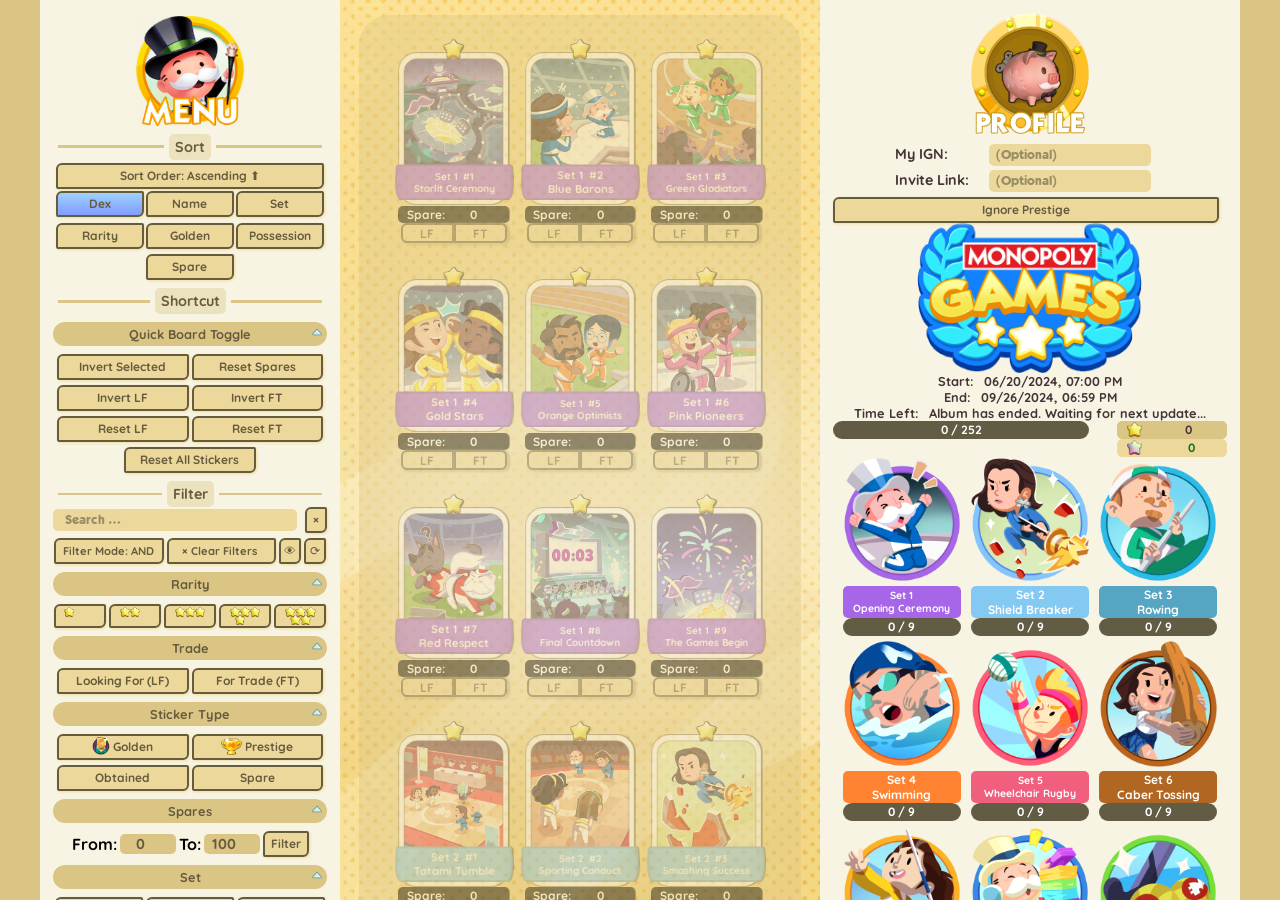
==== index.html @ 5a7383d2 "First commit" ====
<!DOCTYPE html>
<html>

<head>
	<title>Sticker Tracker - Monopoly Go!</title>
	<meta charset="UTF-8">
	<!-- <meta name="viewport" content="width=device-width, initial-scale=1.0"> -->
	<meta name="viewport" content="width=device-width, initial-scale=1, maximum-scale=1, user-scalable=0"/>
	<meta name="description" content="Sticker Tracker for Monopoly Go!">
	<meta name="google-site-verification" content="kdCKf8EhTJ6xe9h9Im1VOuCWnsM9ymAB1iLd6At2CII" />
	<link rel="icon" type="image/png" href="assets/stickers/StickerBoom_IconOnTop.png">
	<link rel="stylesheet" id="DefaultCSS" type="text/css" href="CSS/style_minify.css">
	<link rel="stylesheet" id="MobileCSS" type="text/css" href="CSS/mobile_minify.css" disabled>
	<meta name="author" content="AceOfSpadesOmelette">
	<meta name="description" content="MoGoTools is a Monopoly Go! tool that helps users keep track of their stickers and album.">
  	<meta name="keywords" content="monopoly go, monopoly, monopoly go stickers, sticker tracker, monopoly go sticker tracker, mogotools, monopoly go tools, mogo, 大富翁, モノポリー">

	<!-- Google tag (gtag.js) -->
	<script async src="https://www.googletagmanager.com/gtag/js?id=G-JRQN97Q53M"></script>
	<script>
	window.dataLayer = window.dataLayer || [];
	function gtag(){dataLayer.push(arguments);}
	gtag('js', new Date());

	gtag('config', 'G-JRQN97Q53M');
	</script>
</head>

<body>
	<div id="main">
		<div id="main-wrapper">
			<div id="loading-overlay">
				<img id="loading-overlay-spinner" src="assets/spinner.webp" alt="Loading...">
			</div>
			<div id="left-side">
				<div id="filter-sort-modal">
					<div id="filter-sort-menu-body">
						<div id="filter-sort-menu-header" data-translation-key="settings"></div>
						<div id="filter-sort-menu-content">
							<div id="web-layout-basic-menu-container">
								<img id="webBasicMenu" class="webBasicMenuImg" src="assets/MenuIcon.png">
							</div>
							<div id="sort-menu">
								<div class="section-header"><span data-translation-key="sort"></span></div>
								<div class="btn-subgroup">									
									<button id="SortOrderBtn" class="btn" type="button">
										<span id="SortOrderBtnText" data-translation-key="SortOrderBtnText_0"></span>
									</button>
								</div>
								<div id="sort-btn-group-container" class="BtnGroup3">
									<button data-sort-type="GlobalID" class="btn sort-btn" type="button">
										<span class="sort-btn-name" data-translation-key="SortBtnDexText"></span>
									</button>
									<button data-sort-type="StickerName" class="btn sort-btn" type="button">
										<span class="sort-btn-name" data-translation-key="SortBtnNameText"></span>
									</button>
									<button data-sort-type="SetID" class="btn sort-btn" type="button">
										<span class="sort-btn-name" data-translation-key="set"></span>
									</button>
									<button data-sort-type="StickerRarity" class="btn sort-btn" type="button">
										<span class="sort-btn-name" data-translation-key="SortBtnRarityText"></span>
									</button>
									<button data-sort-type="Golden" class="btn sort-btn" type="button">
										<span class="sort-btn-name" data-translation-key="SortBtnGoldenText"></span>
									</button>
									<button data-sort-type="Possession" data-sort-onsite="selected" class="btn sort-btn"
										type="button">
										<span class="sort-btn-name" data-translation-key="SortBtnPossessionText"></span>
									</button>
									<button data-sort-type="Spare" data-sort-onsite="spare" class="btn sort-btn"
										type="button">
										<span class="sort-btn-name" data-translation-key="SortBtnSpareText"></span>
									</button>
								</div>
							</div>

							<div id="quick-toggle-menu">
								<div class="section-header"><span data-translation-key="shortcut"></span></div>
								<div class="btn-grp-title">
									<span data-translation-key="QuickBoardToggle"></span>
									<img class="ExpandBtnIcon" src="assets/UpwardsArrow.png">
								</div>
								<div class="btn-subgroup BtnGroup2">
									<button id="ToggleSelectedBtn" class="btn" type="button">
										<span data-translation-key="InvertSelected"></span>
										<span class="tooltiptext-top" data-translation-key="ToggleSelectedBtnTooltipText"></span>
									</button>
									<button id="ResetSparesBtn" class="btn" type="button"><span data-translation-key="ResetSpares"></span></button>
									<button id="ToggleLFBtn" class="btn" type="button">
										<span data-translation-key="ToggleLF"></span>
										<span class="tooltiptext-top" data-translation-key="ToggleLFBtnTooltipText"></span>
									</button>
									<button id="ToggleFTBtn" class="btn" type="button">
										<span data-translation-key="ToggleFT"></span>
										<span class="tooltiptext-top" data-translation-key="ToggleFTBtnTooltipText"></span>
									</button>
									<button id="ResetLFBtn" class="btn" type="button">
										<span data-translation-key="ResetLF"></span>
										<span class="tooltiptext-top" data-translation-key="ResetLFBtnTooltipText"></span>
									</button>
									<button id="ResetFTBtn" class="btn" type="button">
										<span data-translation-key="ResetFT"></span>
										<span class="tooltiptext-top" data-translation-key="ResetFTBtnTooltipText"></span>
									</button>
									<button id="ResetAllStickersBtn" class="btn" type="button">
										<span data-translation-key="ResetAllStickers"></span>
									</button>
								</div>
							</div>

							<div id="filter-menu">
								<div class="section-header"><span data-translation-key="filter"></span></div>
								<div id="filter-btn-group-container">
									<div id="search-bar-container">
										<input type="text" id="filtermenu-searchbar" data-filtervalue="1>StickerName>"
										data-translation-key="SearchBarPlaceholderText" placeholder="">
										<button id="ClearFilterMenuSearchBar" class="btn" type="button">×</button>
									</div>
									<div id="filter-settings-container">
										<button id="AndOrFilterModeBtn" class="btn filter-settings-btn" type="button">
											<span id="AndOrFilterModeBtnText" data-translation-key="AndOrFilterModeBtnText_0"></span>
											<span id="AndOrFilterModeBtnTooltip" class="tooltiptext-bottom" data-translation-key="AndOrFilterModeBtnTooltipText_0"></span>
										</button>
										<button id="ClearFiltersBtn" class="btn filter-settings-btn" type="button">
											×&nbsp;<span data-translation-key="ClearFiltersBtnText"></span>&nbsp;<span id="filterLength"></span></span>
										</button>
										<button id="ViewCurrentFiltersBtn" class="btn">👁<span
												class="tooltiptext-bottom" data-translation-key="ViewCurrentFiltersBtnText"></span></button>
										<button id="RefreshFiltersBtn" class="btn">⟳<span
												class="tooltiptext-bottom" data-translation-key="RefreshFiltersBtnText"></span></button>
									</div>
									<div id="rarity-filter">
										<div class="btn-grp-title">
											<span data-translation-key="RarityFilterHeader"></span>
											<img class="ExpandBtnIcon" src="assets/UpwardsArrow.png">
										</div>
										<div class="btn-subgroup BtnGroup5">
											<button data-filtervalue="1>StickerRarity>1" class="filter-btn btn"
												type="button">
												<img class="filter-btn-icon" src="assets/stickers/star1.png">
											</button>
											<button data-filtervalue="1>StickerRarity>2" class="filter-btn btn"
												type="button">
												<img class="filter-btn-icon" src="assets/stickers/star2.png">
											</button>
											<button data-filtervalue="1>StickerRarity>3" class="filter-btn btn"
												type="button">
												<img class="filter-btn-icon" src="assets/stickers/star3.png">
											</button>
											<button data-filtervalue="1>StickerRarity>4" class="filter-btn btn"
												type="button">
												<img class="filter-btn-icon" src="assets/stickers/star4.png">
											</button>
											<button data-filtervalue="1>StickerRarity>5" class="filter-btn btn"
												type="button">
												<img class="filter-btn-icon" src="assets/stickers/star5.png">
											</button>
										</div>
									</div>
									<div id="trade-filter">
										<div class="btn-grp-title">
											<span data-translation-key="trade"></span>
											<img class="ExpandBtnIcon" src="assets/UpwardsArrow.png">
										</div>
										<div class="btn-subgroup BtnGroup2">
											<button data-filtervalue="0>lookingfor>1" class="filter-btn btn"
												type="button">
												<span data-translation-key="LookingFor"></span>
											</button>
											<button data-filtervalue="0>fortrade>1" class="filter-btn btn"
												type="button">
												<span data-translation-key="ForTrade"></span>
											</button>
										</div>
									</div>
									<div id="stickertype-filter">
										<div class="btn-grp-title">
											<span data-translation-key="StickerTypeFilterHeader"></span>
											<img class="ExpandBtnIcon" src="assets/UpwardsArrow.png">
										</div>
										<div class="btn-subgroup BtnGroup2">
											<button data-filtervalue="1>Golden>1" class="filter-btn btn" type="button">
												<img class="filter-btn-icon"
													src="assets/stickers/GoldenBlitz_AlbumSet_Icon.png"> &nbsp; <span data-translation-key="golden"></span>
											</button>
											<button data-filtervalue="1>Prestige>1" class="filter-btn btn"
												type="button">
												<img class="filter-btn-icon"
													src="assets/stickers/TycoonCup_Leaderboard_Cup.png"> &nbsp;
													<span data-translation-key="prestige"></span>
											</button>
											<button data-filtervalue="0>selected>1" class="filter-btn btn"
												type="button">
												<span data-translation-key="obtained"></span>
											</button>
											<button data-filtervalue="0>havespare>1" class="filter-btn btn"
												type="button">
												<span data-translation-key="spare"></span>
											</button>
										</div>
									</div>
									<div id="spares-filter">
										<div class="btn-grp-title">
											<span data-translation-key="spares"></span>
											<img class="ExpandBtnIcon" src="assets/UpwardsArrow.png">
										</div>
										<div class="btn-subgroup btn-subgroup-spare">
											<label for="SpareFilterMin" class="spare-filter-header" data-translation-key="from"></label><input
												type="number" id="spare-filter-min"
												class="spare-filter-text spare-filter-min" name="SpareFilterMin" min="0"
												max="100" value="0" size="3">
											<label for="SpareFilterMax" class="spare-filter-header" data-translation-key="to"></label><input
												type="number" id="spare-filter-max"
												class="spare-filter-text spare-filter-max" name="SpareFilterMax" min="0"
												max="100" value="100" size="3">
											<button id="spare-filter-btn"
												data-filtervalue="0>spare>spare-filter-min|spare-filter-max"
												class="filter-btn btn" type="button">
												<span data-translation-key="SpareFilterBtnText"></span>
											</button>
										</div>
									</div>
									<div id="stickerset-filter">
										<div class="btn-grp-title">
											<span data-translation-key="set"></span>
											<img class="ExpandBtnIcon" src="assets/UpwardsArrow.png">
										</div>
										<div class="btn-subgroup BtnGroup3"></div>
									</div>

								</div>
							</div>
							<div>
								<div class="section-header"><span data-translation-key="miscellaneous"></span></div>
								<div>
									<div class="btn-grp-title">
										<span data-translation-key="backup"></span>
										<img class="ExpandBtnIcon" src="assets/UpwardsArrow.png">
									</div>
									<div class="btn-subgroup BtnGroup2">
										<button id="import-btn" class="btn filter-settings-btn" type="button">
											<span id="import-btn-text" data-translation-key="import"></span>
										</button>
										<button id="export-btn" class="btn filter-settings-btn" type="button">
											<span id="export-btn-text" data-translation-key="save"></span>
										</button>
										<button id="import-from-file-btn" class="btn filter-settings-btn" type="button">
											<span id="import-from-file-btn-text" data-translation-key="LoadFromText"></span>
										</button>
										<button id="export-from-file-btn" class="btn filter-settings-btn" type="button">
											<span id="export-from-file-btn-text" data-translation-key="SaveAsText"></span>
										</button>
										<!-- <div class="btn-subgroup"><button class="btn" id="ManageProfileBtn"><span>Manage Profiles</span></button>
										</div> -->
									</div>										
									<div class="btn-subgroup">
										<textarea id="backup-area" class="backup-area" data-translation-key="BackupAreaPlaceholder"
											placeholder=""></textarea>
									</div>
								</div>
								<div>
									<div class="btn-grp-title">
										<span data-translation-key="DownloadAlbum"></span>
										<img class="ExpandBtnIcon" src="assets/UpwardsArrow.png">
									</div>

									
									<div class="btn-subgroup"><button class="btn" id="dl-png"><span id="dl-png-btn-text" data-translation-key="DownloadPNGBtnText"></span></button>
									</div>
								</div>
								<div>
									<div class="btn-grp-title">
										<span data-translation-key="TradePostClipboard"></span>
										<img class="ExpandBtnIcon" src="assets/UpwardsArrow.png">
									</div>
									<div class="btn-subgroup BtnGroup2">
										<button id="generate-trade-post-btn" class="btn" type="button">
											<span data-translation-key="generate"></span>
											<span
												class="tooltiptext-bottom" data-translation-key="TradePostClipboardGenerateBtnText"></span>
										</button>
										<button id="copy-trade-post-area" class="btn" type="button">
											<span id="copy-trade-post-area-btn-text" data-translation-key="copy"></span>
										</button>
									</div>								
									<div class="btn-subgroup"><button class="btn" id="dl-trade-png">
										<span id="dl-trade-png-btn-text" data-translation-key="DownloadTradePNGBtnText"></span>
										<span class="tooltiptext-bottom" data-translation-key="TradePostClipboardDownloadPNGBtnText"></span>
									</button>
									</div>
									<div class="btn-subgroup">
										<textarea class="trade-post-area" data-translation-key="TradePostAreaPlaceholder"
											placeholder=""></textarea>
									</div>
								</div>
							</div>
						</div>
						<div id="filter-sort-menu-footer">×&emsp;<span data-translation-key="close"></span></div>
					</div>
				</div>
			</div>

			<div id="middle-side">
				<div id="sticker-board">
					<div id="current-sticker-board"></div>
				</div>
			</div>
			<div id="right-side">
				<div id="progress-menu-modal">
					<div id="progress-menu-body">
						<div id="progress-menu-header"><span data-translation-key="YourProfile"></span></div>
						<div id="progress-menu-content">
							<div id="manage-profile-button-container">
								<img id="ManageProfileBtn" class="ManageProfileImg" src="assets/ProfileIcon.png">
							</div>
							<div id="profile-info-container">								
								<div class="player-info-container">
									<div class="player-info-row">
										<span class="player-info-header" data-translation-key="YourIGN"></span>
										<input type="text" id="player-ign" class="player-info-field" data-translation-key="YourIGNOptional" placeholder="" maxlength="64">
									</div>
									<div class="player-info-row">
										<span class="player-info-header" data-translation-key="InviteLink"></span>
										<input type="text" id="player-link" class="player-info-field"
										data-translation-key="InviteLinkOptional" placeholder="">
									</div>
								</div>

							</div>
							<button id="IgnorePrestigeBtn" class="btn" type="button"><span data-translation-key="IgnorePrestige"></span>
								<span class="tooltiptext-bottom" data-translation-key="IgnorePrestigeBtnTooptipText"></span>
							</button>
							<div id="album-progress-container">
								<div id="album-logo-container">
								</div>
								<div class="album-time-info">
									<div class="time-container">
										<div class="time-row">
											<span class="time-header" data-translation-key="start"></span>
											<span class="time-value" id="start-time"></span>
										</div>
										<div class="time-row">
											<span class="time-header" data-translation-key="end"></span>
											<span class="time-value" id="end-time"></span>
										</div>
										<div class="time-row">
											<span class="time-header" data-translation-key="TimeLeft"></span>
											<span class="time-value" id="time-left"></span>
										</div>
									</div>
									<div id="progress-and-vault">
										<div class="progress-container" id="album-progress-tracker">
											<div class="progress-bar"></div>
											<div class="progress-text"><span id="user-stickers-quantity">0</span> /
												<span id="total-stickers-quantity">0</span></div>
										</div>
										<div class="vault-container">
											<div class="vault-subcontainer">
												<img class="vault-star" src="assets/stickers/Icon_Star.png">
												<img class="vault-tier">											
												<span id="total-vault-quantity">0</span>
												
												<span class="tooltiptext-top" id="NextVaultCounter" data-translation-key=""></span>
											</div>
											<div class="leftover-vault-subcontainer">
												<img class="vault-star" src="assets/stickers/Icon_Star_Rainbow.png">
												<span class="tooltiptext-bottom" data-translation-key="LeftoverVaultSubcontainerTooltipText"></span>
												<input type="number" id="leftover-total-vault-quantity"
													class="vault-prestige-text" name="LeftoverTotalVaultQuantity"
													min="0" max="9999" value="0" size="5">
											</div>
										</div>
									</div>
									<div id="set-progress-tracker"></div>
								</div>
							</div>
							<div id="progress-by-rarity">
								<div id="progress-by-rarity-table">
									<img class="progress-by-rarity-stars" src="assets/stickers/star1.png">
									<div class="progress-by-rarity-text"><span id="rarity1-quantity">0</span> / <span
											id="total-rarity1-quantity">0</span></div>
									<div class="progress-by-rarity-percentage"><span id="rarity1-percentage">0.0%</span>
									</div>
									<img class="progress-by-rarity-stars" src="assets/stickers/star2.png">
									<div class="progress-by-rarity-text"><span id="rarity2-quantity">0</span> / <span
											id="total-rarity2-quantity">0</span></div>
									<div class="progress-by-rarity-percentage"><span id="rarity2-percentage">0.0%</span>
									</div>
									<img class="progress-by-rarity-stars" src="assets/stickers/star3.png">
									<div class="progress-by-rarity-text"><span id="rarity3-quantity">0</span> / <span
											id="total-rarity3-quantity">0</span></div>
									<div class="progress-by-rarity-percentage"><span id="rarity3-percentage">0.0%</span>
									</div>
									<img class="progress-by-rarity-stars" src="assets/stickers/star4.png">
									<div class="progress-by-rarity-text"><span id="rarity4-quantity">0</span> / <span
											id="total-rarity4-quantity">0</span></div>
									<div class="progress-by-rarity-percentage"><span id="rarity4-percentage">0.0%</span>
									</div>
									<img class="progress-by-rarity-stars" src="assets/stickers/star5.png">
									<div class="progress-by-rarity-text"><span id="rarity5-quantity">0</span> / <span
											id="total-rarity5-quantity">0</span></div>
									<div class="progress-by-rarity-percentage"><span id="rarity5-percentage">0.0%</span>
									</div>
									<img class="progress-by-rarity-stars" src="assets/stickers/GoldenBlitz_AlbumSet_Icon.png">
									<div class="progress-by-rarity-text"><span id="gold-quantity">0</span> / <span
											id="total-gold-quantity">0</span></div>
									<div class="progress-by-rarity-percentage"><span id="gold-percentage">0.0%</span>
									</div>
								</div>
							</div>
						</div>
						<div id="progress-menu-footer">×&emsp;<span data-translation-key="close">Close</span></div>
					</div>
				</div>
			</div>
			<div id="mobileMenu">
				<button type="button" class="btn" id="mobileBasicMenu"><span data-translation-key="menu">Menu</span></button>
				<button type="button" class="btn" id="mobileMenuFilters"><span data-translation-key="settings">Settings</span></button>
				<button type="button" class="btn" id="mobileMenuOptions"><span data-translation-key="YourProfile">Your Profile</span></button>
			</div>
		</div>

		<div id="current-filters-side">
			<div id="current-filters-modal">
				<div id="current-filters-body">
					<div id="current-filters-header"><span data-translation-key="CurrentFilters">Current Filters</span></div>
					<div id="current-filters-content"></div>
					<div id="current-filters-footer">×&emsp;<span data-translation-key="close"></span></div>
				</div>
			</div>
		</div>

		<div id="snapshot-area">
			<div id="collection-screenshot"></div>
			<div id="trade-screenshot">
				<div id="trade-screenshot-container">			
					<div class="lfft-screenshot-section">
						<div class="lfft-section-header ft-trade-snapshot-header">
							<span class="lfft-trade-snapshot-header" data-translation-key="LookingFor"></span>
						</div>
						<div id="lookingfor-screenshot-area"></div>
					</div>
					<div class="lfft-screenshot-section">
						<div class="lfft-section-header lf-trade-snapshot-header">
							<span class="lfft-trade-snapshot-header" data-translation-key="ForTrade"></span>
						</div>
						<div id="fortrade-screenshot-area"></div>
					</div>
				</div>	
			</div>
		</div>

		<div id="basic-menu-side">
			<div id="basic-menu-modal">
				<div id="basic-menu-body">
					<div id="basic-menu-header"><span data-translation-key="menu"></span></div>
					<div id="basic-menu-navigation">
						<div id="BasicMenuNewsBtn" class="basic-menu-nav-btn basic-menu-navigation-selected"><span class="basic-menu-navigation-btn-text" data-translation-key="news"></span></div>
						<div id="BasicMenuFAQBtn" class="basic-menu-nav-btn"><span class="basic-menu-navigation-btn-text" data-translation-key="FAQorInfo"></span></div>
						<div id="BasicMenuDisplayBtn" class="basic-menu-nav-btn"><span class="basic-menu-navigation-btn-text" data-translation-key="display"></span></div>
					</div>
					<div id="basic-menu-content">
						<div class="basic-menu-subcontainer" id="news-content">
						</div>
						<div class="basic-menu-subcontainer" id="faq-info-content">
							<span>
								Disclaimer:
								<ul>
									<li>MoGoTools is not affiliated with Scopely or Hasbro. All in-game assets belong to Monopoly GO.</li>
									<li>MoGoTools is not responsible for any in-game trades. Please always make sure safe exchange is enabled before you perform any exchanges!</li>
								</ul>
							</span>
							<span>
								What MoGoTools does:
								<ul>
									<li> keeps track of stickers you currently have and don't have </li>
									<li> has a filter & sort system that allows you to quickly search for stickers by
										name, set, rarity, etc. </li>
									<li> a snapshot feature that lets you download the current selection of stickers as
										an image for you to show to your friends and fellow players </li>
									<li> a trade post generator for you to copy to groups and servers without having to
										write a list every time
									<li> an exportable user data so you can import and export it whenever and wherever
										you like without registering or log into your account. We do not collect any
										user data.
								</ul>

								What MoGoTools does NOT do:
								<ul>
									<li> automatically updates your album progress; you will need to manually update the
										quantity of stickers on your own
									<li> support linking with your in-game account, but you can enter your IGN name and
										invite link manually to be stored alongside your sticker data
								</ul>
							</span>
							<div class="accordion-item">
								<button class="accordion">What are Stickers?</button>
								<div class="accordion-panel">
									<ul>
										<li>Stickers are collectible items that are found throughout the game. Nine unique Stickers make up each themed Album. Completing a sticker set and album will reward you with dice and cash.</li>
										<li>Once you complete an Album for the first time, you will start over with prestige sets unlocked.</li>
										<li>Stickers with a gold frame are called Gold Stickers. They cannot be traded with other players except during Golden Blitz, where two specific golden stickers becomes tradable for a certain period of time (usually a day).</li>
										<li>Any duplicate stickers you have from the previous time you completed the same album will be removed. Any leftover stars earned will be carried over.</li>
										<li>Any leftover stars from your previous Album will NOT be carried over and are converted to dice based on the amount. You can receive up to 750 dice this way.</li>
									</ul>
								</div>
							</div>
							<div class="accordion-item">
								<button class="accordion">How are vault stars calculated?</button>
								<div class="accordion-panel">
									Stickers that have already been obtained will become duplicate stickers tradable with other players (except golden stickers). They will also be converted to duplicate Sticker Stars which can be used to unlock vaults based on rarity.<br>Golden Stickers are worth double the points when they are converted.<br>The current points needed to unlock different vaults are as follows:<ul><li>Tier 1 vault: <span id="TierOneVaultQuantity"></span> points</li><li>Tier 2 vault: <span id="TierTwoVaultQuantity"></span> points</li><li>Tier 3 vault: <span id="TierThreeVaultQuantity"></span> points</li></ul>
								</div>
							</div>
							<div class="accordion-item">
								<button class="accordion">How do I select/unselect a sticker?</button>
								<div class="accordion-panel">
									Left click or press the sticker, where the artwork is located.
								</div>
							</div>
							<div class="accordion-item">
								<button class="accordion">What is filter mode?</button>
								<div class="accordion-panel">
									MoGoTools supports two filter modes: AND and OR.<br>
									<ul>
										<li>AND mode: Stickers that match ALL filter conditions will be displayed in the board.</li>
										<li>OR mode: Stickers that match at least ONE of the filter conditions will be displayed in the board.</li>
									</ul>
									Make use of both filter modes to keep track of your album, create snapshots and generate trade posts!
								</div>
								<div class="accordion-item">
									<button class="accordion">How does the filter system work?</button>
									<div class="accordion-panel">
										Each filter button in MoGoTools has three filter states. Clicking the button will change it in this order: none (default) > include (GREEN) > exclude (RED).
										<ul>
											<li>INCLUDE: Stickers must satisfy this filter.</li>
											<li>EXCLUDE: Stickers must not satisfy this filter.</li>
										</ul>
										An example, if the current filter is "Obtained AND NOT 5-star", it means only stickers that you already obtained and at the same time not 5-star will be shown in the board.<br>
										However, if the filter becomes "Obtained OR NOT 5-star", that means stickers that are either obtained or is a 5-star will be displayed.<br>
										To view the current list of applied filters, look for the "👁" button under the Filter section.
									</div>
								</div>
							</div>
							<div class="accordion-item">
								<button class="accordion">How do I save/load albums?</button>
								<div class="accordion-panel">
									<ol>											
										<li> On PC, go to Miscellaneous. On mobile, click Settings and scroll down until the Miscellaneous section appears.</li>
										<li> If you have mogotools-userData.txt, click "Load from .TXT" and select the file to import the album. Alternatively, you can also copy its contents directly to the text area and click "Import", but it may take a longer time if you are on mobile.</li>
										<li> To save the album, you can click "Save", which would save your current album locally. Otherwise, click "Save as .TXT" to export the data as a .TXT file.</li>
									</ol>
								</div>
							</div>
							<div class="accordion-item">
								<button class="accordion">How do I download my album as an image?</button>
								<div class="accordion-panel">
									<ol>											
										<li> Go to Menu > Display > Image Settings.</li>
										<li> If you want the image to include your in-game name (IGN) and/or link, click "Include IGN" and "Include Link". Do note that these information will not appear if they are empty even if the buttons are selected.</li>
										<li> Set the "Current Layout" as "landscape" if you'd like to have 9 stickers per row. If you want to have 3 stickers per row, set it as "portrait" isntead. You can toggle between layouts by clicking on the button. </li>
										<li> Click "Download as PNG". The current sticker selection will then be downloaded.</li>
									</ol>
								</div>
							</div>
							<div class="accordion-item">
								<button class="accordion">Is there a limit to how many snapshots or trade posts I can make?</button>
								<div class="accordion-panel">
									No limit. As many as you like!
								</div>
							</div>
							<div class="accordion-item">
								<button class="accordion">What technologies does this web app use?</button>
								<div class="accordion-panel">
									This site is created with the use of Javascript as well as html2canvas to create snapshots.
								</div>
							</div>
						</div>
						<div class="basic-menu-subcontainer" id="display-settings-content">
							<div class="section-header"><span data-translation-key="ViewSettings"></span></div>
							<div class="basic-menu-submenu">
								<button id="ViewportBtn" class="btn" type="button">
									<span id="ViewportBtnText" data-translation-key="ViewportBtnText_0" data-translation-key="ViewportBtnText"></span>
								</button>
							</div>
							<div class="basic-menu-submenu">
								<button id="ChangeStickerStyleBtn" class="btn" type="button">
                                    <span id="ChangeStickerStyleBtnText" data-translation-key="ChangeStickerStyleBtnText_0"></span>
								</button>
							</div>
							<div class="basic-menu-submenu">
								<button id="LayoutBtn" class="btn" type="button">
									<span id="LayoutBtnText" data-translation-key="LayoutBtnText_0"></span>
								</button>
							</div>
							<br>
							<div class="section-header"><span data-translation-key="ImageSettings"></span></div>
							<div class="btn-subgroup BtnGroup2 basic-menu-submenu">
								<button id="IncludeIGNBtn" class="btn" type="button">
									<span data-translation-key="IncludeIGN"></span>
									<span class="tooltiptext-top" data-translation-key="IncludeIGNBtnTooltipText"></span>
								</button>
								<button id="IncludePlayerLinkBtn" class="btn" type="button">
									<span data-translation-key="IncludeLink"></span>
									<span class="tooltiptext-top" data-translation-key="IncludeLinkBtnTooltipText"></span>
								</button>
							</div>
							<div class="btn-subgroup"><button class="btn" id="SetImageOrientationBtn" data-translation-key="SetImageOrientationBtnText_0"></button>
							</div>
							<br>
							<div class="section-header"><span data-translation-key="LanguageSettings"></span></div>
							<div class="btn-subgroup BtnGroup3 basic-menu-submenu">
								<button class="translation-btn btn" type="button" data-translation-pointer="EN">
									<span>English (US)</span>
								</button>
								<button class="translation-btn btn" type="button" data-translation-pointer="TC">
									<span>繁體中文</span>
								</button>
								<button class="translation-btn btn" type="button" data-translation-pointer="SC">
									<span>简体中文</span>
								</button>
							</div>
							<br>
							<div class="section-header"><span data-translation-key="ChangeAlbumSettings"></span></div>
							<div id="change-album-menu" class="btn-subgroup BtnGroup3 basic-menu-submenu">
							</div>
						</div>
					</div>
					<div id="basic-menu-footer">×&emsp;<span data-translation-key="close"></span></div>
				</div>
			</div>
		</div>

		<div id="manage-profile-side">
			<div id="manage-profile-modal">
				<div id="manage-profile-body">
					<div id="manage-profile-header"><span data-translation-key="ManageProfile"></span></div>
					<div id="manage-profile-subheader"><span data-translation-key="SaveAsProfile"></span></div>					
					<div id="manage-profile-content">
						<!-- <span>Manage Profile</span> -->
						<!-- <div id="current-profile-block"></div> -->
						<div id="profile-list">
							
						</div>
						
					</div>
					<div id="manage-profile-footer">×&emsp;<span data-translation-key="close"></span></div>
				</div>
			</div>
		</div>

		<noscript>Please enable JavaScript to continue using this application.</noscript>
		<script type="module">
			// Import the functions you need from the SDKs you need
			import { initializeApp } from "https://www.gstatic.com/firebasejs/10.11.1/firebase-app.js";
			import { getAnalytics } from "https://www.gstatic.com/firebasejs/10.11.1/firebase-analytics.js";
			// TODO: Add SDKs for Firebase products that you want to use
			// https://firebase.google.com/docs/web/setup#available-libraries

			// Your web app's Firebase configuration
			// For Firebase JS SDK v7.20.0 and later, measurementId is optional
			const firebaseConfig = {
			apiKey: "AIzaSyBJmvXwXb09cowneyUl6Wx2FNGPo1p_hrE",
			authDomain: "mogotools.firebaseapp.com",
			projectId: "mogotools",
			storageBucket: "mogotools.appspot.com",
			messagingSenderId: "1038551517479",
			appId: "1:1038551517479:web:7422db045284f07f784102",
			measurementId: "G-JRQN97Q53M"
			};

			// Initialize Firebase
			const app = initializeApp(firebaseConfig);
			const analytics = getAnalytics(app);
		</script>
</body>

<script type="module" src="JS/script_minify.js"></script>
<script src="JS/html2canvas.js"></script>

</html>
---- CSS/style_minify.css ----
.btn,.lf-btn{border:2px solid var(--darkerbrown);justify-content:center}#left-side,#main,#middle-side,#right-side{margin-left:auto;margin-right:auto}#basic-menu-modal,#current-filters-modal,#manage-profile-modal{position:fixed;top:0;z-index:9999;height:100vh;background-color:rgba(0,0,0,.4);left:0}#current-filters-content,#manage-profile-content{max-height:calc(85vh - 30px);background-color:var(--beige)}#basic-menu-content,#current-filters-content,#left-side,#manage-profile-content,#middle-side,#right-side{overflow-x:hidden;overflow-y:overlay}@font-face{font-family:Quicksand-Bold;font-weight:700;src:url("../fonts/Quicksand-Bold.ttf") format("truetype")}@font-face{font-family:NotoSans-Medium;font-weight:700;src:url("../fonts/NotoSans-Medium.ttf") format("truetype")}@font-face{font-family:Kabel;font-weight:400;src:url("../fonts/KBL75.ttf") format("truetype")}@font-face{font-family:"MYSH Font";src:url('../fonts/chinese.msyh.ttf') format("truetype");unicode-range:U+4E00-9FFF}:root{--beige:#f6f3e3;--lightbrown:#ecd89b;--mediumbrown:#f0dc9c;--darkbrown:#dbc585;--darkerbrown:#655b3d;--brownishblack:#433437;--progress-bar-blue:#34c7fb;--progress-bar-black:#625c44;--progress-bar-blue-transition:#24c8d1}*{box-sizing:border-box;-webkit-box-sizing:border-box}html{scroll-behavior:smooth}body{margin:0;padding:0;background-color:rgba(219,197,133);clear:both;color:var(--brownishblack);font-size:1rem}#main{font-family:Quicksand-Bold,"MYSH Font";width:1200px;background-color:rgba(248,244,228)}#filtermenu-searchbar,#player-ign,#player-link{font-family:Kabel!important;background-color:var(--lightbrown);color:var(--brownishblack)}#basic-menu-footer,#basic-menu-header,#current-filters-footer,#current-filters-header,#filter-sort-menu-footer,#filter-sort-menu-header,#manage-profile-footer,#manage-profile-header,#progress-menu-footer,#progress-menu-header,.basic-menu-nav-btn,.spare-header,img{-webkit-touch-callout:none!important;-webkit-user-select:none!important;-khtml-user-select:none!important;-moz-user-select:none!important;-o-user-select:none!important;user-select:none!important}#main-wrapper,#progress-and-vault{display:flex}.btn{background:linear-gradient(var(--lightbrown),var(--lightbrown));background-color:rgba(0,0,0,0);background-position-x:0%;background-position-y:0%;background-repeat:repeat;background-size:auto;color:var(--darkerbrown);border-radius:6px 2px;box-shadow:1px 1px 3px var(--mediumbrown);transition-duration:50ms;font-family:Quicksand-Bold,"MYSH Font";font-size:.75rem;line-height:20px;text-align:center;position:relative;white-space:nowrap;overflow:hidden;display:inline-flex;cursor:pointer}.ft-btn,.lf-btn{background:linear-gradient(var(--lightbrown),var(--lightbrown));box-shadow:1px 1px 3px var(--mediumbrown);transition-duration:50ms;font-size:.75rem;height:20px;text-align:center;position:relative;white-space:nowrap;display:inline-flex;color:var(--darkerbrown);font-family:Quicksand-Bold,"MYSH Font";cursor:pointer;overflow:hidden}.lf-btn{border-top-left-radius:6px;border-bottom-left-radius:6px}.ft-btn{border:2px solid var(--darkerbrown);border-top-right-radius:6px;border-bottom-right-radius:6px;justify-content:center}#ManageProfileBtn.scale-down,.btn.scale-down,.lfft-btn.scale-down,.set-logo.scale-down,.webBasicMenuImg.scale-down{transform:scale(.95)}.btnGreen,.lf-trade-snapshot-header{background:linear-gradient(#a7ff00,#cf3)}.btnRed,.ft-trade-snapshot-header{background:linear-gradient(#ff9f9f,#ff6b6b)}.btnBlue{background:linear-gradient(#9ed2ff,#819cff)}.btnYellow,.btnYellowTransition{background:linear-gradient(#e3ec96,#ffdd63)}#left-side{padding:10px;width:25%;height:100vh}#middle-side{padding:10px;width:40%;height:100vh;background:url("../assets/background/Collections_Album_BG.png") 0 0/cover}#right-side{padding:10px;width:35%;height:100vh}#sort-menu,.basic-menu-submenu{width:100%;flex-direction:row;align-items:center;padding-top:3px}#ChangeStickerStyleBtn,#IgnorePrestigeBtn,#LayoutBtn,#SortOrderBtn,#ViewportBtn,#webBasicMenu{width:98%;margin-top:3px}#basic-menu-body,#current-filters-body,#manage-profile-body{width:640px;padding:0;margin:auto}#collection-screenshot-footer,#collection-screenshot-player-info{background:var(--darkerbrown);color:var(--beige);padding:5px 0;height:35px}#filter-menu,#filter-results-container,.sort-btn{margin:1% 0}#filter-settings-container{margin-top:5px;display:flex;justify-content:center;align-items:center;flex-wrap:wrap;row-gap:5px;column-gap:3px}#sticker-board{padding:1% 2% 2%}#current-sticker-board{display:flex;justify-content:center;align-items:center;flex-wrap:wrap;border-radius:30px;padding:2% 0;background-color:rgb(219 197 133 / 40%)}.current-sticker-board-none{color:var(--darkerbrown);display:flex;justify-content:center;align-items:center;line-height:5rem;font-size:1.25rem}#fortrade-screenshot-area,#lookingfor-screenshot-area{display:flex;justify-content:center;flex-wrap:wrap;border-radius:0 0 15px;padding-bottom:3%;background-color:rgb(219 197 133 / 40%);margin-left:auto;margin-right:auto;margin-bottom:2%;align-content:flex-start;border:3px solid var(--darkerbrown);border-top:none;min-height:195px}.sticker-card-container{margin:8px;width:25%;display:flex;align-items:center;flex-direction:column;font-size:0;filter:drop-shadow(1px .5px 0px var(--darkerbrown));min-height:145px}#album-logo-container,#filter-results,.sticker-ribbon-transparent{margin-left:auto;margin-right:auto}.set-name{width:100%;min-height:2rem;max-height:2rem;background-color:rgba(0,0,0,.8);border-radius:5px;color:#fff;font-size:.75rem;font-family:Quicksand-Bold,"MYSH Font";display:flex;align-items:center;flex-direction:column;justify-content:center;text-align:center;text-wrap:wrap}.set-name-long-min15,.set-name-long-min18{width:100%;min-height:2rem;max-height:2rem;background-color:rgba(0,0,0,.8);border-radius:5px;font-family:Quicksand-Bold,"MYSH Font";display:flex;align-items:center;text-align:center;color:#fff}.set-name-long-min15{font-size:.65rem;flex-direction:column;justify-content:center;text-wrap:wrap}.set-name-long-min18{font-size:.7rem;flex-direction:column;justify-content:center;text-wrap:wrap}.set-name-dark,.set-name-long-min15-dark{width:100%;min-height:2rem;max-height:2rem;font-family:Quicksand-Bold,"MYSH Font";align-items:center;color:#423b4b;display:flex;text-wrap:wrap;background-color:rgba(255,255,255,.8);border-radius:5px}.set-name-dark{font-size:.75rem;flex-direction:column;justify-content:center;text-align:center}.set-name-long-min15-dark{font-size:.65rem;flex-direction:column;justify-content:center;text-align:center}.set-name-long-min18-dark,.sticker-name{width:100%;min-height:2rem;max-height:2rem;font-size:.7rem}.set-name-long-min18-dark,.sticker-ribbon{font-family:Quicksand-Bold,"MYSH Font";text-align:center;align-items:center}.set-name-long-min18-dark{background-color:rgba(255,255,255,.8);border-radius:5px;color:#423b4b;display:flex;flex-direction:column;justify-content:center;text-wrap:wrap}.sticker-ribbon,.sticker-ribbon-transparent{display:grid;transform:perspective(200px) rotateX(10deg);z-index:3;position:relative;pointer-events:none}.sticker-ribbon{width:107%;background-color:rgba(0,0,0,.8);border-radius:50%/10%;color:#fff;border-bottom-left-radius:6%20px;border-top-left-radius:3%3px;border-bottom-right-radius:6%20px;border-top-right-radius:3%3px;border:2px solid #000;margin-top:-41px}.not-selected .trade-button-container,.sticker-ribbon-transparent{background-color:transparent}.sticker-name,.sticker-ribbon-transparent{color:#fff;font-family:Quicksand-Bold,"MYSH Font";text-align:center;align-items:center}.sticker-ribbon-transparent{width:78%;border-radius:50%/10%;border-bottom-left-radius:6%20px;border-top-left-radius:3%3px;border-bottom-right-radius:6%20px;border-top-right-radius:3%3px;border:2px solid transparent;margin-top:-89px}.sticker-structure-container{display:flex;flex-direction:column;align-items:center}.sticker-name{display:flex;flex-direction:column;justify-content:center}.sticker-name-long-min14,.sticker-name-long-min18{width:100%;color:#fff;font-family:Quicksand-Bold,"MYSH Font";text-align:center;min-height:2rem;max-height:2rem;display:flex;align-items:center}.sticker-name-long-min14{font-size:.62rem;flex-direction:column;justify-content:center}.sticker-name-long-min18{font-size:.6rem;flex-direction:column;justify-content:center}.sticker-name-dark,.sticker-name-long-min14-dark{align-items:center;color:#423b4b;min-height:2rem;max-height:2rem;display:flex;width:100%;text-align:center;font-family:Quicksand-Bold,"MYSH Font"}.sticker-name-dark{font-size:.7rem;flex-direction:column;justify-content:center}.sticker-name-long-min14-dark{font-size:.62rem;flex-direction:column;justify-content:center}.sticker-name-long-min18-dark{width:100%;color:#423b4b;font-size:.6rem;font-family:Quicksand-Bold,"MYSH Font";text-align:center;min-height:2rem;max-height:2rem;display:flex;align-items:center;flex-direction:column;justify-content:center}.sticker-golden{color:#ff0!important}.not-selected,.selected{transition:.1s}.sticker-card{width:100%;font-size:0;cursor:pointer;z-index:1}.sticker-card:hover{animation:.8s ease-in-out infinite glow-animation;border-radius:15px;transform:scale(.97);transition:.1s}.sticker-card:active{transform:scale(.94)}@keyframes glow-animation{0%,100%{box-shadow:0 0 5px #0ff}50%{box-shadow:0 0 20px #0ff}}.sticker-btn-icon{width:38%}.filter-btn-icon{height:18px;top:50%;left:50%}#loading-overlay{display:none;position:fixed;top:0;left:0;width:100%;height:100%;background-color:rgba(255,255,255,.8);z-index:9999}#loading-overlay img{position:absolute;top:50%;left:50%;width:75px;transform:translate(-50%,-50%)}.btn-grp-title{cursor:pointer;background-color:var(--darkbrown);color:var(--darkerbrown);margin:8px auto;text-align:center;padding:0;font-size:.8rem;line-height:24px;position:relative;border-radius:25px}#filter-results,.spare-header,.spare-text{font-size:.75rem;color:#fff}.ExpandBtnIcon{position:absolute!important;right:5px!important;width:10px;height:auto!important;top:5px!important;filter:none!important;pointer-events:none}#filtermenu-searchbar{padding:0 10px;border-radius:5px;border:2px solid transparent}#filtermenu-searchbar::placeholder{color:var(--progress-bar-black);opacity:.6}.player-info-row{margin:2px 0}#player-ign,#player-link{padding:0 5px;border-radius:5px;border:2px solid transparent}#player-ign::placeholder,#player-link::placeholder{color:var(--progress-bar-black);opacity:.6}input[type=text]{width:95%;margin-right:3%}#filter-results{border-radius:10px;border:2px solid #4c9daf;background-color:rgba(104,147,156,.5);padding:5px;width:70%;min-height:40px;text-align:center;flex-wrap:wrap}#display-settings-content,#faq-info-content,#filter-sort-menu-footer,#filter-sort-menu-header,#mobileMenu,#news-content,#progress-menu-footer,#progress-menu-header,.hidden>*{display:none}#album-logo-container{display:flex;align-items:center;color:rgba(0,77,147);justify-content:center;height:150px}.album-logo{width:100%;height:inherit;object-fit:contain}.sticker-star-container{display:flex;gap:2px;margin-bottom:-16px;position:relative;z-index:3;justify-content:center}.star-img{width:90%;z-index:999}#set-progress-tracker{display:flex;justify-content:center;align-items:center;flex-wrap:wrap;row-gap:5px;column-gap:10px}.set-card-container{flex:0 0 30%}.set-logo{width:100%;cursor:pointer}.spare-spinner-container{background-color:#000;border-radius:5px;width:100%;color:#fff;margin-top:6px}.spare-field{display:grid;place-items:center;grid-template-columns:repeat(2,1fr)}.spare-text{font-family:Quicksand-Bold,"MYSH Font";background-color:transparent;border-radius:0 0 5px 5px;border:transparent}.spare-filter-header{color:#000;text-align:right}.spare-filter-text{font-size:.9rem;font-family:Quicksand-Bold,"MYSH Font";color:var(--darkerbrown);background-color:var(--darkbrown);border-radius:5px;border:transparent;text-align:center}#total-vault-quantity,.progress-text,.vault-prestige-text{font-size:.75rem;text-align:center}.progress-by-rarity-text,input.spare-text{text-align:center}.btn-subgroup{display:flex;justify-content:center;align-items:center;flex-wrap:wrap;row-gap:5px;column-gap:3px}.BtnGroup5>*{flex:0 0 19%}.BtnGroup3>*{flex:0 0 32%}.BtnGroup2>*{flex:0 0 48%}.gold-frame,.normal-frame{position:relative;margin-top:-200%;width:100%;pointer-events:none;z-index:2}#album-progress-tracker{width:65%}.progress-container{background-color:var(--progress-bar-black);border-radius:9px;width:100%;height:18px}.vault-container{width:35%;align-items:center}.vault-star{height:15px;margin:0 auto 0 10px;display:block}.leftover-vault-subcontainer,.vault-subcontainer{border-radius:5px;margin-left:20%;height:18px;position:relative}.vault-subcontainer{background-color:var(--darkbrown);width:80%;display:flex;align-items:center;justify-content:center}.vault-prestige-text{font-family:Quicksand-Bold,"MYSH Font";color:#136e21;background-color:transparent;border-radius:5px;border-color:transparent;max-height:18px;width:55px}.leftover-vault-subcontainer{background-color:var(--lightbrown);width:80%;display:flex;align-items:center;justify-content:center}.BtnGroup1,.profile-options-btn,.time-row{width:100%}#total-vault-quantity{width:70%}.progress-bar{background-color:#34c7fb;border-radius:9px;height:inherit;max-width:100%}.progress-text{color:#fff;margin-top:-17px}.backup-area,.trade-post-area{margin-top:10px;resize:vertical;width:100%;min-height:8rem;background-color:var(--lightbrown);border:2px solid var(--darkerbrown);border-radius:5px}#basic-menu-header,#current-filters-header,#manage-profile-header{border-radius:10px 10px 0 0;background-color:var(--darkbrown);border-color:var(--darkerbrown);border-width:3px;border-style:solid;height:30px}.time-container{display:flex;flex-direction:column;align-items:center;font-size:.8rem}.time-row{display:flex;align-items:center;justify-content:center}.time-header{text-align:right}.time-value{margin-left:10px}#LayoutBtn{cursor:not-allowed;pointer-events:none}#webBasicMenu{background:var(--beige)}#sort-btn-group-container{display:flex;flex-wrap:wrap;width:100%;justify-content:center;column-gap:2px}#search-bar-container{display:flex;flex-direction:row;align-items:center;justify-content:center}.sticker-card-container-screenshot{margin:8px;flex-basis:calc(10% - 10px);display:flex;align-items:center;flex-direction:column;font-size:0}.sticker-card-container-screenshot-trade{margin:8px;flex-basis:calc(30% - 10px);display:flex;align-items:center;flex-direction:column;font-size:0;min-height:145px}.spare-text-screenshot{color:#fff;font-size:.75rem}.sticker-photo-container{position:relative}.trade-button-container{display:flex;justify-content:center;width:100%}#filter-sort-menu-body,#progress-menu-body{padding:3px}.player-info-header{width:90px;display:inline-flex}.player-info-field{padding:0 15px;border-radius:5px;font-family:Kabel!important}input[class=player-info-field]{width:60%}.player-info-container{display:flex;flex-direction:column;align-items:center;font-size:.9rem}#collection-screenshot{width:1200px;background-color:var(--beige)}#trade-screenshot{background:url("../assets/background/Collections_Album_BG.png")}#SetImageOrientationBtn,#SetTradeImageOrientationBtn,#dl-png,#dl-trade-png{margin-top:3px;width:97%}#progress-by-rarity{display:flex;flex-direction:row;align-items:center;justify-content:center;margin-top:30px}#progress-by-rarity-table{display:grid;grid-template-columns:1fr 3fr 2fr;grid-template-rows:repeat(5,1fr);grid-column-gap:0px;grid-row-gap:0px;background-color:var(--darkbrown);border-radius:10px;padding:10px;align-items:center}.progress-by-rarity-stars{height:18px;margin:auto}.progress-by-rarity-percentage{font-size:.9rem}#collection-screenshot-player-info{display:flex;margin:auto auto 10px;text-align:center;justify-content:center;border-radius:0 0 50px 50px}#collection-screenshot-footer{display:flex;margin:10px auto auto;text-align:center;justify-content:center;border-radius:50px 50px 0 0}#collection-screenshot-footer-gamever,#collection-screenshot-footer-link{width:50%;font-size:.75rem;line-height:1.5rem}#collection-screenshot-my-album,#collection-screenshot-player-link,#collection-screenshot-player-name{width:33%}#collection-screenshot-my-album{font-size:1rem}#collection-screenshot-player-link,#collection-screenshot-player-name{font-size:.8rem;line-height:1.5rem}.vault-tier{height:15px;margin-left:5%;margin-right:-15%}.spare-container-no-spinner{width:100%;font-size:.8rem;z-index:5;margin-top:-59px;display:inherit;position:relative}.spare-img{width:30%}.spare-snapshot-text{color:#787155;font-size:.75rem;margin-left:-32px;margin-top:3.5px;transform:rotateZ(-5deg);z-index:5;position:relative;width:32px;text-align:center}.leftover-vault-tooltiptext-bottom,.tooltiptext-bottom,.tooltiptext-top{visibility:hidden;width:100px;background-color:rgb(0 0 0 / 80%);border-radius:3px;padding:2px 4px;position:absolute;z-index:10;margin-left:-50px;white-space:normal;font-size:.75rem;color:#fff;pointer-events:none;text-align:center}.tooltiptext-top{bottom:150%;left:50%}.tooltiptext-top::after{content:"";position:absolute;top:100%;left:50%;margin-left:-5px;border-width:5px;border-style:solid;border-color:#000 transparent transparent}.tooltiptext-bottom{top:150%;left:50%}.leftover-vault-tooltiptext-bottom::after,.tooltiptext-bottom::after{content:"";position:absolute;bottom:100%;left:50%;margin-left:-5px;border-width:5px;border-style:solid;border-color:transparent transparent #000}.leftover-vault-tooltiptext-bottom{bottom:0;left:84.2%}.btn:has(.tooltiptext-top){overflow:visible!important}.btn:hover .tooltiptext-bottom,.btn:hover .tooltiptext-top,.leftover-vault-subcontainer:hover .tooltiptext-bottom,.vault-subcontainer:hover .tooltiptext-top{visibility:visible}.btn:has(.tooltiptext-bottom){overflow:visible!important}.leftover-vault-subcontainer:has(.tooltiptext-bottom){overflow:visible!important}.vault-subcontainer:has(.tooltiptext-top){overflow:visible!important}#current-filters-modal{display:none;width:100%;padding:10px;align-content:center}#basic-menu-modal,#manage-profile-modal{display:none;width:100%;padding:10px}#current-filters-header,#manage-profile-header{display:flex;flex-direction:row;align-items:center;justify-content:center;width:100%;color:var(--darkerbrown)}#current-filters-body{-webkit-animation-name:animatetoptwenty;-webkit-animation-duration:.4s;animation-name:animatetoptwenty;animation-duration:.4s;top:20%;left:0}#manage-profile-body{-webkit-animation-name:animatetoptwenty;-webkit-animation-duration:.4s;animation-name:animatetoptwenty;animation-duration:.4s}#current-filters-content{border-color:var(--darkerbrown);border-width:3px;border-style:solid;padding:10px;color:var(--darkerbrown);font-size:.8rem}#manage-profile-content{border-color:var(--darkerbrown);border-width:3px;border-style:solid;padding:12px;color:var(--darkerbrown);font-size:.8rem}#basic-menu-footer,#current-filters-footer,#manage-profile-footer{display:flex;flex-direction:row;align-items:center;justify-content:center;width:100%;background-color:red;color:#fff;border-radius:0 0 10px 10px;border-color:var(--darkerbrown);border-width:0 3px 3px;border-style:solid;height:30px;cursor:pointer}#basic-menu-footer:active,#current-filters-footer:active,#manage-profile-footer:active{background-color:#ba0000;transition-duration:.1s;transition-timing-function:ease-in}@-webkit-keyframes animatetop{from{top:300px;opacity:0}to{top:0;opacity:1}}@keyframes animatetop{from{top:300px;opacity:0}to{top:0;opacity:1}}@-webkit-keyframes animatetoptwenty{from{top:300px;opacity:0}to{top:20%;opacity:1}}@keyframes animatetoptwenty{from{top:300px;opacity:0}to{top:20%;opacity:1}}#basic-menu-header{display:flex;flex-direction:row;align-items:center;justify-content:center;width:100%}#basic-menu-body{position:relative;-webkit-animation-name:animatetop;-webkit-animation-duration:.4s;animation-name:animatetop;animation-duration:.4s}@media screen and (min-width:800px){#current-filters-body,#manage-profile-body{width:30%}#basic-menu-body{width:480px}}#basic-menu-content{border-color:var(--darkerbrown);border-width:3px;border-style:solid;padding:10px;background-color:var(--beige);height:calc(85vh - 30px);font-size:.8rem}#basic-menu-navigation{display:flex;background:var(--progress-bar-black);justify-content:center;height:30px}#basic-menu-navigation>*{width:33%;text-align:center;color:var(--beige);line-height:1.7rem;cursor:pointer}.basic-menu-navigation-selected{background:var(--mediumbrown);color:var(--darkerbrown)!important}.basic-menu-navigation-btn-text{pointer-events:none}.basic-menu-news-item-header{background:var(--darkbrown);color:#fff;text-shadow:var(--darkerbrown) 1px 0,var(--darkerbrown) -1px 0,var(--darkerbrown) 0 -1px,var(--darkerbrown) 0 1px,var(--darkerbrown) 1px 1px,var(--darkerbrown) -1px 1px,var(--darkerbrown) 1px -1px,var(--darkerbrown) -1px -1px;text-align:center;border-radius:10px;padding:2px;margin-bottom:5px}.basic-menu-news-item-content{padding:0 2px;margin-bottom:5px}.accordion{background-color:var(--lightbrown);color:#444;cursor:pointer;padding:9px;width:100%;border:none;text-align:left;outline:0;font-size:1rem;transition:.4s;font-family:Quicksand-Bold,"MYSH Font"}.lfft-snapshot-none,.lfft-trade-snapshot-header,.section-header>*{color:var(--darkerbrown)}#ManageProfileBtn,.webBasicMenuImg{cursor:pointer;transition-duration:50ms}.accordion:hover,.active{background-color:var(--darkbrown)}.accordion:after{content:'\002B';color:#777;font-weight:700;float:right;margin-left:5px}.active:after{content:"\2212"}.accordion-panel{padding:5px 10px;display:none;background-color:#f7eabd;overflow:hidden}#web-layout-basic-menu-container{display:flex;justify-content:center}.webBasicMenuImg{width:40%!important}.section-header{display:flex;align-items:center;padding-top:5px}.section-header::after,.section-header::before{flex:1;content:'';padding:.5%;background-color:rgb(219 197 133);margin:5px;width:95px}.section-header>*{background-color:rgb(219 197 133 / 40%);padding:4px 6px;border-radius:5px;font-size:.9rem}#AndOrFilterModeBtn,#ClearFiltersBtn{font-size:.7rem;width:40%}#RefreshFiltersBtn,#ViewCurrentFiltersBtn{width:8%}#manage-profile-button-container,#snapshot-area{justify-content:center;display:flex}.lfft-snapshot-none{display:flex;justify-content:center;align-items:center;margin:6px auto auto;font-size:1.25rem}.lfft-screenshot-section{display:flex;flex-direction:column;justify-content:center;align-items:center}.lfft-section-header{width:400px;text-align:center;margin:8px 0 0;border-radius:15px 0 0;border:3px solid var(--darkerbrown);line-height:2rem}#current-profile-block,.profile-block{background-color:#f5f5f5;padding:12px;margin:12px 0;line-height:1.2rem;display:flex}.profile-block{flex-direction:row;border-radius:12px;border:2px solid #c6b65f}#current-profile-block{flex-direction:row;border-radius:12px;border:2px solid red}.profile-info-container{width:70%;align-content:center;word-wrap:break-word;padding:0 4px}.profile-info-container-album{width:fit-content;border-radius:8px;background-color:rgba(0,0,0,.2);color:#fff;padding:0 12px}.profile-options-container{width:30%;row-gap:4px;display:flex;flex-direction:column}#ManageProfileBtn{width:30%;padding-bottom:8px}.filter-settings-text-container{font-size:.8rem;color:var(--darkerbrown);justify-content:left!important;padding:0 4px 4px}
---- CSS/mobile_minify.css ----
#main,.btn{font-family:Quicksand-Bold,"MYSH Font"}.btn,.lf-btn{border:2px solid var(--darkerbrown);justify-content:center}#main,#middle-side{margin-left:auto;margin-right:auto}#filtermenu-searchbar,#player-ign,#player-link{background-color:var(--lightbrown);color:var(--brownishblack)}#filtermenu-searchbar,#player-ign,#player-link,body{color:var(--brownishblack)}#middle-side,#trade-screenshot{background:url("../assets/background/Collections_Album_BG.png")}@font-face{font-family:Quicksand-Bold;font-weight:700;src:url("../fonts/Quicksand-Bold.ttf") format("truetype")}@font-face{font-family:NotoSans-Medium;font-weight:700;src:url("../fonts/NotoSans-Medium.ttf") format("truetype")}@font-face{font-family:Kabel;font-weight:400;src:url("../fonts/KBL75.ttf") format("truetype")}@font-face{font-family:"MYSH Font";src:url('../fonts/chinese.msyh.ttf') format("truetype");unicode-range:U+4E00-9FFF}:root{--beige:#f6f3e3;--lightbrown:#ecd89b;--mediumbrown:#f0dc9c;--darkbrown:#dbc585;--darkerbrown:#655b3d;--brownishblack:#433437;--progress-bar-blue:#34c7fb;--progress-bar-black:#625c44;--progress-bar-blue-transition:#24c8d1}*{box-sizing:border-box;-webkit-box-sizing:border-box}html{scroll-behavior:smooth}body{margin:0;padding:0;background-color:rgba(219,197,133);clear:both;height:100vh;font-size:1rem}#main{background-color:rgba(248,244,228);min-height:auto}#basic-menu-footer,#basic-menu-header,#current-filters-footer,#current-filters-header,#filter-sort-menu-footer,#filter-sort-menu-header,#manage-profile-footer,#manage-profile-header,#progress-menu-footer,#progress-menu-header,.basic-menu-nav-btn,.spare-header,img{-webkit-touch-callout:none!important;-webkit-user-select:none!important;-khtml-user-select:none!important;-moz-user-select:none!important;-o-user-select:none!important;user-select:none!important}.btn{background:linear-gradient(var(--lightbrown),var(--lightbrown));background-color:rgba(0,0,0,0);background-position-x:0%;background-position-y:0%;background-repeat:repeat;background-size:auto;color:var(--darkerbrown);border-radius:6px 2px;box-shadow:1px 1px 3px var(--mediumbrown);transition-duration:50ms;font-size:.75rem;line-height:20px;text-align:center;position:relative;white-space:nowrap;overflow:hidden;display:inline-flex;cursor:pointer}.ft-btn,.lf-btn{background:linear-gradient(var(--lightbrown),var(--lightbrown));box-shadow:1px 1px 3px var(--mediumbrown);font-size:.7rem;height:20px;text-align:center;position:relative;white-space:nowrap;display:inline-flex;color:var(--darkerbrown);font-family:Quicksand-Bold,"MYSH Font";overflow:hidden;cursor:pointer;transition-duration:50ms}.lf-btn{border-top-left-radius:6px;border-bottom-left-radius:6px}.ft-btn{border:2px solid var(--darkerbrown);border-top-right-radius:6px;border-bottom-right-radius:6px;justify-content:center}#ManageProfileBtn.scale-down,.btn.scale-down,.lfft-btn.scale-down,.set-logo.scale-down{transform:scale(.95)}.btnGreen,.lf-trade-snapshot-header{background:linear-gradient(#a7ff00,#cf3)}.btnRed,.ft-trade-snapshot-header{background:linear-gradient(#ff9f9f,#ff6b6b)}.btnBlue{background:linear-gradient(#9ed2ff,#819cff)}.btnYellow{background:linear-gradient(#e3ec96,#ffdd63)}#middle-side{padding:10px 10px 30px;overflow-y:overlay}#sort-menu,.basic-menu-submenu{width:100%;flex-direction:row;align-items:center;padding-top:3px;padding-bottom:3px}#current-filters-content,#filter-sort-menu-content,#progress-menu-content{padding:5px 5px 30px;overflow-x:hidden;overflow-y:overlay;background-color:var(--beige)}#filter-menu,#filter-results-container,.sort-btn{margin:1% 0}#filter-settings-container{margin-top:5px;display:flex;justify-content:center;align-items:center;flex-wrap:wrap;row-gap:5px;column-gap:3px}#sticker-board{padding:1% 2% 2%}#current-sticker-board{display:flex;justify-content:center;align-items:center;flex-wrap:wrap;border-radius:30px;max-height:calc(100% - 40px);background-color:rgb(219 197 133 / 40%)}.current-sticker-board-none{color:var(--darkerbrown);display:flex;justify-content:center;align-items:center;line-height:5rem;font-size:1.25rem}#fortrade-screenshot-area,#lookingfor-screenshot-area{display:flex;justify-content:center;flex-wrap:wrap;border-radius:0 0 15px;padding-bottom:3%;background-color:rgb(219 197 133 / 40%);margin-left:auto;margin-right:auto;margin-bottom:2%;align-content:flex-start;border:3px solid var(--darkerbrown);border-top:none}#basic-menu-content,#basic-menu-header,#current-filters-content,#manage-profile-content{border-color:var(--darkerbrown);border-width:3px}.sticker-card-container{margin:8px;min-width:90px;width:100px;display:flex;align-items:center;flex-direction:column;font-size:0;filter:drop-shadow(1px .5px 0px var(--darkerbrown));min-height:145px}#album-logo-container,#filter-results,.sticker-ribbon-transparent{margin-left:auto;margin-right:auto}@media screen and (max-width:360px){.sticker-card-container{width:70px}}.set-name,.set-name-long-min15,.set-name-long-min18{width:100%;min-height:3rem;max-height:3rem;background-color:rgba(0,0,0,.8);border-radius:5px;text-align:center;color:#fff}.set-name{font-size:.65rem;font-family:Quicksand-Bold,"MYSH Font";display:flex;align-items:center;flex-direction:column;justify-content:center}.set-name-dark,.set-name-long-min15,.set-name-long-min18{font-family:Quicksand-Bold,"MYSH Font";align-items:center}.set-name-long-min15,.set-name-long-min18{font-size:.6rem;display:flex;flex-direction:column;justify-content:center}.set-name-dark,.set-name-long-min15-dark,.set-name-long-min18-dark{min-height:3rem;max-height:3rem;color:#423b4b;display:flex;width:100%;background-color:rgba(255,255,255,.8);border-radius:5px}.set-name-dark{font-size:.65rem;flex-direction:column;justify-content:center;text-align:center}.set-name-long-min15-dark,.set-name-long-min18-dark,.sticker-ribbon{font-family:Quicksand-Bold,"MYSH Font";text-align:center;align-items:center}.set-name-long-min15-dark,.set-name-long-min18-dark{font-size:.6rem;flex-direction:column;justify-content:center}.sticker-ribbon,.sticker-ribbon-transparent{display:grid;transform:perspective(200px) rotateX(10deg);z-index:3;position:relative;pointer-events:none}.sticker-ribbon{width:107%;background-color:rgba(0,0,0,.8);border-radius:50%/10%;color:#fff;border-bottom-left-radius:6%20px;border-top-left-radius:3%3px;border-bottom-right-radius:6%20px;border-top-right-radius:3%3px;border:2px solid #000;margin-top:-40px}.sticker-name,.sticker-ribbon-transparent{color:#fff;font-family:Quicksand-Bold,"MYSH Font";text-align:center;align-items:center}.sticker-ribbon-transparent{width:85%;background-color:transparent;border-radius:50%/10%;border-bottom-left-radius:6%20px;border-top-left-radius:3%3px;border-bottom-right-radius:6%20px;border-top-right-radius:3%3px;border:2px solid transparent;margin-top:-89px}.sticker-structure-container{display:flex;flex-direction:column;align-items:center}.sticker-name{width:100%;min-height:2rem;max-height:2rem;font-size:.7rem;border-radius:10px 10px 5px 5px;display:flex;flex-direction:column;justify-content:center}.sticker-name-long-min14,.sticker-name-long-min18{width:100%;color:#fff;font-family:Quicksand-Bold,"MYSH Font";text-align:center;min-height:2rem;max-height:2rem;display:flex;align-items:center}.sticker-name-long-min14{font-size:.56rem;flex-direction:column;justify-content:center}.sticker-name-long-min18{font-size:.54rem;flex-direction:column;justify-content:center}.sticker-name-dark,.sticker-name-long-min14-dark{align-items:center;color:#423b4b;text-align:center;min-height:2rem;max-height:2rem;display:flex;width:100%;font-family:Quicksand-Bold,"MYSH Font"}.sticker-name-dark{font-size:.7rem;flex-direction:column;justify-content:center}.sticker-name-long-min14-dark{font-size:.56rem;flex-direction:column;justify-content:center}.sticker-name-long-min18-dark{width:100%;color:#423b4b;font-size:.54rem;font-family:Quicksand-Bold,"MYSH Font";text-align:center;min-height:2rem;max-height:2rem;display:flex;align-items:center;flex-direction:column;justify-content:center}.sticker-golden{color:#ff0!important}.not-selected{opacity:.4;transition:.1s}.selected{opacity:1;transition:.1s}.sticker-card{width:100%;font-size:0;cursor:pointer;z-index:1}#filter-results,.btn-grp-title{text-align:center;font-size:.75rem}.sticker-card:hover{animation:.8s ease-in-out infinite glow-animation;transform:scale(.97);transition:.1s;border-radius:15px}.sticker-card:active{transform:scale(.94)}@keyframes glow-animation{0%,100%{box-shadow:0 0 5px #0ff}50%{box-shadow:0 0 20px #0ff}}.sticker-btn-icon{width:38%}.filter-btn-icon{height:18px;top:50%;left:50%}#loading-overlay{display:none;position:fixed;top:0;left:0;width:100%;height:100%;background-color:rgba(255,255,255,.8);z-index:9999}#loading-overlay img{position:absolute;top:50%;left:50%;width:75px;transform:translate(-50%,-50%)}.btn-grp-title{cursor:pointer;background-color:var(--darkbrown);color:var(--darkerbrown);margin:8px auto;padding:0;line-height:24px;position:relative;border-radius:25px}.ExpandBtnIcon{position:absolute!important;right:5px!important;width:10px;height:auto!important;top:5px!important;filter:none!important;pointer-events:none}#filtermenu-searchbar{padding:0 10px;border-radius:5px;font-family:Kabel!important;border:2px solid transparent}#filtermenu-searchbar::placeholder{color:var(--progress-bar-black);opacity:.6}.player-info-row{margin:2px 0}#player-ign,#player-link{padding:0 5px;border-radius:5px;font-family:Kabel!important;border:2px solid transparent}#player-ign::placeholder,#player-link::placeholder{color:var(--progress-bar-black);opacity:.6}input[type=text]{width:95%;margin-right:3%}#filter-results{border-radius:10px;border:2px solid #4c9daf;background-color:rgba(104,147,156,.5);padding:5px;width:70%;min-height:40px;flex-wrap:wrap;color:#fff}#display-settings-content,#faq-info-content,#news-content,#webBasicMenu,.hidden>*{display:none}#album-logo-container{display:flex;align-items:center;color:rgba(0,77,147);font-family:Kabel!important;font-size:1.25rem;justify-content:center;max-width:70%}.BtnGroup1,.album-logo,.profile-options-btn{width:100%}.sticker-star-container{display:flex;gap:2px;margin-bottom:-12.5px;position:relative;z-index:3;justify-content:center;width:97%}.star-img{width:90%;z-index:999}#set-progress-tracker{display:flex;justify-content:center;align-items:center;flex-wrap:wrap;row-gap:5px;column-gap:10px}.set-card-container{min-width:75px;max-width:28%}.set-logo{width:100%;cursor:pointer}.btn-subgroup-spare{column-gap:2px!important}.spare-spinner-container{background-color:#000;border-radius:5px;width:100%;color:#fff;margin-top:5px}.spare-field{display:grid;place-items:center;grid-template-columns:repeat(2,1fr)}.spare-header{font-size:.6rem;color:#fff}.spare-text{font-size:.6rem;font-family:Quicksand-Bold,"MYSH Font";color:#fff;background-color:transparent;border-radius:0 0 5px 5px;border:transparent}.spare-filter-header{color:#000;width:15%;text-align:right;font-size:.9rem}.spare-filter-text{font-size:.9rem;font-family:Quicksand-Bold,"MYSH Font";color:var(--darkerbrown);background-color:var(--darkbrown);border-radius:5px;border:transparent;text-align:center;width:20%}.progress-by-rarity-text,input.spare-text{text-align:center}.btn-subgroup{display:flex;justify-content:center;align-items:center;flex-wrap:wrap;row-gap:5px;column-gap:3px}.BtnGroup5>*{flex:0 0 19%}.BtnGroup3>*{flex:0 0 32%}.BtnGroup2>*{flex:0 0 48%}.gold-frame,.normal-frame{position:relative;margin-top:-200%;width:100%;pointer-events:none;z-index:2}#progress-and-vault{display:flex}#album-progress-tracker{width:65%}.progress-container{background-color:var(--progress-bar-black);border-radius:9px;width:100%;height:18px}#basic-menu-header,#progress-by-rarity-table,.vault-subcontainer{background-color:var(--darkbrown)}.vault-container{width:35%;align-items:center}.vault-star{height:15px;margin:0 auto 0 5px;display:block}.vault-subcontainer{border-radius:5px;width:85%;display:flex;align-items:center;justify-content:center;margin-left:15%;height:18px;position:relative}.vault-prestige-text{font-size:.75rem;font-family:Quicksand-Bold,"MYSH Font";color:#136e21;background-color:transparent;border-radius:5px;border:transparent;text-align:center;max-height:18px;width:55px}.leftover-vault-subcontainer{background-color:var(--lightbrown);border-radius:5px;width:85%;display:flex;align-items:center;justify-content:center;margin-left:15%;height:18px;position:relative}#total-vault-quantity{font-size:.75rem;width:65%;text-align:center}#ChangeStickerStyleBtn,.progress-text{font-size:.7rem}.progress-bar{background-color:#34c7fb;border-radius:9px;height:inherit;max-width:100%}.progress-text{color:#fff;text-align:center;margin-top:-17px}.backup-area,.trade-post-area{margin-top:10px;resize:vertical;width:100%;min-height:8rem;background-color:var(--lightbrown);border:2px solid var(--darkerbrown);border-radius:5px}.time-container{display:flex;flex-direction:column;align-items:center;font-size:.8rem}.time-row{display:flex;align-items:center;width:100%;justify-content:center}.time-header{font-size:.8rem;text-align:right}.time-value{font-size:.8rem;margin-left:10px}#ChangeStickerStyleBtn,#IgnorePrestigeBtn,#LayoutBtn,#SortOrderBtn,#ViewportBtn{width:98%;margin-top:3px}#LayoutBtn{cursor:not-allowed;pointer-events:none}#sort-btn-group-container{display:flex;flex-wrap:wrap;width:100%;justify-content:center;column-gap:2px}#search-bar-container{display:flex;flex-direction:row;align-items:center;justify-content:center}.sticker-card-container-screenshot{margin:8px;flex-basis:calc(10% - 10px);display:flex;align-items:center;flex-direction:column;font-size:0}.sticker-card-container-screenshot-trade{margin:8px;flex-basis:calc(30% - 10px);display:flex;align-items:center;flex-direction:column;font-size:0;min-height:145px}.spare-text-screenshot{color:#fff;font-size:.75rem}.sticker-photo-container{position:relative}.trade-button-container{display:flex;justify-content:center;width:100%}#current-filters-header,#filter-sort-menu-header,#manage-profile-header,#progress-menu-header{display:flex;flex-direction:row;align-items:center;justify-content:center;width:100%;border-radius:10px 10px 0 0;background-color:var(--darkbrown);border-color:var(--darkerbrown);border-width:3px;border-style:solid;height:30px;color:var(--darkerbrown)}#basic-menu-body,#filter-sort-menu-body,#progress-menu-body{position:relative;margin:auto;padding:0;width:80%;-webkit-animation-name:animatetop;-webkit-animation-duration:.4s;animation-name:animatetop;animation-duration:.4s}@-webkit-keyframes animatetop{from{top:300px;opacity:0}to{top:0;opacity:1}}@keyframes animatetop{from{top:300px;opacity:0}to{top:0;opacity:1}}@-webkit-keyframes animatetoptwenty{from{top:300px;opacity:0}to{top:20%;opacity:1}}@keyframes animatetoptwenty{from{top:300px;opacity:0}to{top:20%;opacity:1}}#filter-sort-menu-content,#progress-menu-content{border-color:var(--darkerbrown);border-width:0 3px 3px;border-style:solid;height:calc(85vh - 30px)}#basic-menu-footer,#current-filters-footer,#filter-sort-menu-footer,#manage-profile-footer,#progress-menu-footer{display:flex;flex-direction:row;align-items:center;justify-content:center;width:100%;background-color:red;color:#fff;border-radius:0 0 10px 10px;border-color:var(--darkerbrown);border-width:0 3px 3px;border-style:solid;height:30px;cursor:pointer}#basic-menu-footer:active,#current-filters-footer:active,#filter-sort-menu-footer:active,#manage-profile-footer:active,#progress-menu-footer:active{background-color:#ba0000;transition-duration:.1s;transition-timing-function:ease-in}#basic-menu-modal,#current-filters-modal,#filter-sort-modal,#manage-profile-modal,#progress-menu-modal{display:none;position:fixed;top:0;z-index:9999;width:100%;height:100vh;background-color:rgba(0,0,0,.4);padding:10px}.player-info-header{width:90px;display:inline-flex}.player-info-field{padding:0 15px;border-radius:5px;font-family:Kabel!important}#mobileMenu .btn,.accordion{outline:0;font-family:Quicksand-Bold,"MYSH Font"}input[class=player-info-field]{width:60%}.player-info-container{display:flex;flex-direction:column;align-items:center;font-size:.9rem}#mobileMenu{display:flex;width:100%;padding:10px;position:fixed;bottom:0;z-index:999;justify-content:space-evenly;background-color:transparent}#mobileMenu .btn{width:50%;margin:0 2px;border:2px solid var(--darkerbrown);background:var(--beige);color:var(--darkerbrown);border-radius:6px 2px;box-shadow:1px 1px 3px var(--darkerbrown);transition-duration:50ms;font-size:.75rem;text-align:center}#mobileMenu .btn:hover{cursor:pointer}#mobileMenu .btn:active{transform:scale(.95);transition-duration:50ms}#collection-screenshot{width:1200px;background-color:var(--beige)}#SetImageOrientationBtn,#SetTradeImageOrientationBtn,#dl-png,#dl-trade-png{margin-top:3px;width:97%}#progress-by-rarity{display:flex;flex-direction:row;align-items:center;justify-content:center;margin-top:30px}#progress-by-rarity-table{display:grid;grid-template-columns:1fr 3fr 2fr;grid-template-rows:repeat(5,1fr);grid-column-gap:0px;grid-row-gap:0px;border-radius:10px;padding:10px;align-items:center}.progress-by-rarity-stars{height:18px;margin:auto}.progress-by-rarity-percentage{font-size:.9rem}#loading-overlay-spinner{width:25%}#current-filters-body{position:relative;margin:auto;padding:0;width:80%;-webkit-animation-name:animatetoptwenty;-webkit-animation-duration:.4s;animation-name:animatetoptwenty;animation-duration:.4s;top:20%;left:0}#manage-profile-body{margin:auto;padding:0;width:80%;-webkit-animation-name:animatetoptwenty;-webkit-animation-duration:.4s;animation-name:animatetoptwenty;animation-duration:.4s}#current-filters-content{border-style:solid;max-height:calc(85vh - 30px);color:var(--darkerbrown);font-size:.9rem}#manage-profile-content{border-style:solid;padding:8px;overflow-x:hidden;overflow-y:overlay;background-color:var(--beige);max-height:calc(85vh - 30px);color:var(--darkerbrown);font-size:.9rem}#current-filters-navigation{display:flex;background:var(--progress-bar-black);justify-content:center;height:30px}#basic-menu-navigation>*,#current-filters-navigation>*{width:33%;text-align:center;color:var(--beige);line-height:1.7rem}.current-filters-navigation-selected{background:var(--progress-bar-blue)}#collection-screenshot-player-info{display:flex;margin:auto auto 10px;background:var(--darkerbrown);text-align:center;justify-content:center;color:var(--beige);border-radius:0 0 50px 50px;padding:5px 0}#collection-screenshot-footer{display:flex;margin:10px auto auto;background:var(--darkerbrown);text-align:center;justify-content:center;color:var(--beige);border-radius:50px 50px 0 0;padding:5px 0}#collection-screenshot-footer-gamever,#collection-screenshot-footer-link{width:50%;font-size:.65rem;line-height:1.5rem}#collection-screenshot-my-album,#collection-screenshot-player-link,#collection-screenshot-player-name{width:33%}#collection-screenshot-my-album{font-size:1rem}#collection-screenshot-player-link,#collection-screenshot-player-name{font-size:.65rem;line-height:1.5rem}.vault-tier{height:15px;margin-left:5%}.spare-container-no-spinner{width:100%;font-size:.65rem;z-index:5;margin-top:-59px;display:inherit;position:relative}.spare-img{width:30%}.spare-snapshot-text{color:#787155;font-size:.75rem;margin-left:-32px;margin-top:3.5px;transform:rotateZ(-5deg);z-index:5;position:relative;width:32px;text-align:center}.tooltiptext-bottom,.tooltiptext-top{visibility:hidden;width:100px;background-color:rgb(0 0 0 / 80%);color:#fff;border-radius:3px;padding:2px 4px;z-index:10;margin-left:-50px;white-space:normal;font-size:.7rem;position:absolute;left:50%;pointer-events:none;text-align:center}.tooltiptext-top{bottom:150%}.tooltiptext-top::after{content:"";position:absolute;top:100%;left:50%;margin-left:-5px;border-width:5px;border-style:solid;border-color:#000 transparent transparent}.tooltiptext-bottom{top:150%}.tooltiptext-bottom::after{content:"";position:absolute;bottom:100%;left:50%;margin-left:-5px;border-width:5px;border-style:solid;border-color:transparent transparent #000}.btn:has(.tooltiptext-top){overflow:visible!important}.btn:hover .tooltiptext-bottom,.btn:hover .tooltiptext-top,.leftover-vault-subcontainer:hover .tooltiptext-bottom,.vault-subcontainer:hover .tooltiptext-top{visibility:visible}.btn:has(.tooltiptext-bottom){overflow:visible!important}.leftover-vault-subcontainer:has(.tooltiptext-bottom){overflow:visible!important}.vault-subcontainer:has(.tooltiptext-top){overflow:visible!important}#basic-menu-header{display:flex;flex-direction:row;align-items:center;justify-content:center;width:100%;border-radius:10px 10px 0 0;border-style:solid;height:30px}@media screen and (min-width:800px) and (min-width:835px){#filter-sort-menu-body{width:40%}#basic-menu-body,#current-filters-body,#manage-profile-body,#progress-menu-body{width:30%}}@media screen and (min-width:800px) and (max-width:834px){#basic-menu-body,#current-filters-body,#filter-sort-menu-body,#manage-profile-body,#progress-menu-body{width:60%}}#basic-menu-content{border-style:solid;padding:10px;overflow-x:hidden;overflow-y:overlay;background-color:var(--beige);height:calc(75vh - 30px);font-size:.8rem}#basic-menu-navigation{display:flex;background:var(--progress-bar-black);justify-content:center;height:30px;cursor:pointer}.basic-menu-navigation-selected{background:var(--mediumbrown);color:var(--darkerbrown)!important}.basic-menu-navigation-btn-text{pointer-events:none}.basic-menu-news-item-header{background:var(--darkbrown);color:#fff;text-shadow:var(--darkerbrown) 1px 0,var(--darkerbrown) -1px 0,var(--darkerbrown) 0 -1px,var(--darkerbrown) 0 1px,var(--darkerbrown) 1px 1px,var(--darkerbrown) -1px 1px,var(--darkerbrown) 1px -1px,var(--darkerbrown) -1px -1px;text-align:center;border-radius:10px;padding:2px;margin-bottom:5px}.basic-menu-news-item-content{padding:0 2px;margin-bottom:5px}.accordion{background-color:var(--lightbrown);color:#444;cursor:pointer;padding:9px;width:100%;border:none;text-align:left;font-size:.9rem;transition:.4s}.lfft-snapshot-none,.lfft-trade-snapshot-header,.section-header>*{color:var(--darkerbrown)}.accordion:hover,.active{background-color:var(--darkbrown)}.accordion:after{content:'\002B';color:#777;font-weight:700;float:right;margin-left:5px}.active:after{content:"\2212"}.accordion-panel{padding:5px 10px;display:none;background-color:#f7eabd;overflow:hidden}.section-header{display:flex;align-items:center;padding-top:5px}.section-header::after,.section-header::before{flex:1;content:'';padding:.3%;background-color:rgb(219 197 133);margin:5px;width:95px}.section-header>*{background-color:rgb(219 197 133 / 40%);padding:4px 6px;border-radius:5px;font-size:.9rem}#AndOrFilterModeBtn,#ClearFiltersBtn{font-size:.65rem;width:37%}#RefreshFiltersBtn,#ViewCurrentFiltersBtn{width:8%}#manage-profile-button-container,#snapshot-area{justify-content:center;display:flex}.lfft-snapshot-none{display:flex;justify-content:center;align-items:center;margin:6px auto auto;font-size:1.25rem}.lfft-screenshot-section{display:flex;flex-direction:column;justify-content:center;align-items:center}.lfft-section-header{width:400px;text-align:center;margin:8px 0 0;border-radius:15px 0 0;border:3px solid var(--darkerbrown);line-height:2rem}#current-profile-block,.profile-block{background-color:#f5f5f5;padding:12px;margin:12px 0;display:flex}.profile-block{flex-direction:column;border-radius:12px;border:2px solid #c6b65f;line-height:1.2rem}#current-profile-block{flex-direction:column;border-radius:12px;border:2px solid red}.profile-info-container{width:100%;align-content:center;word-wrap:break-word;padding:0 4px}.profile-info-container-album{width:fit-content;border-radius:8px;background-color:rgba(0,0,0,.2);color:#fff;padding:0 12px}.profile-options-container{width:100%;column-gap:4px;display:flex;flex-direction:row}#ManageProfileBtn{width:30%;padding-bottom:8px;cursor:pointer;transition-duration:50ms}
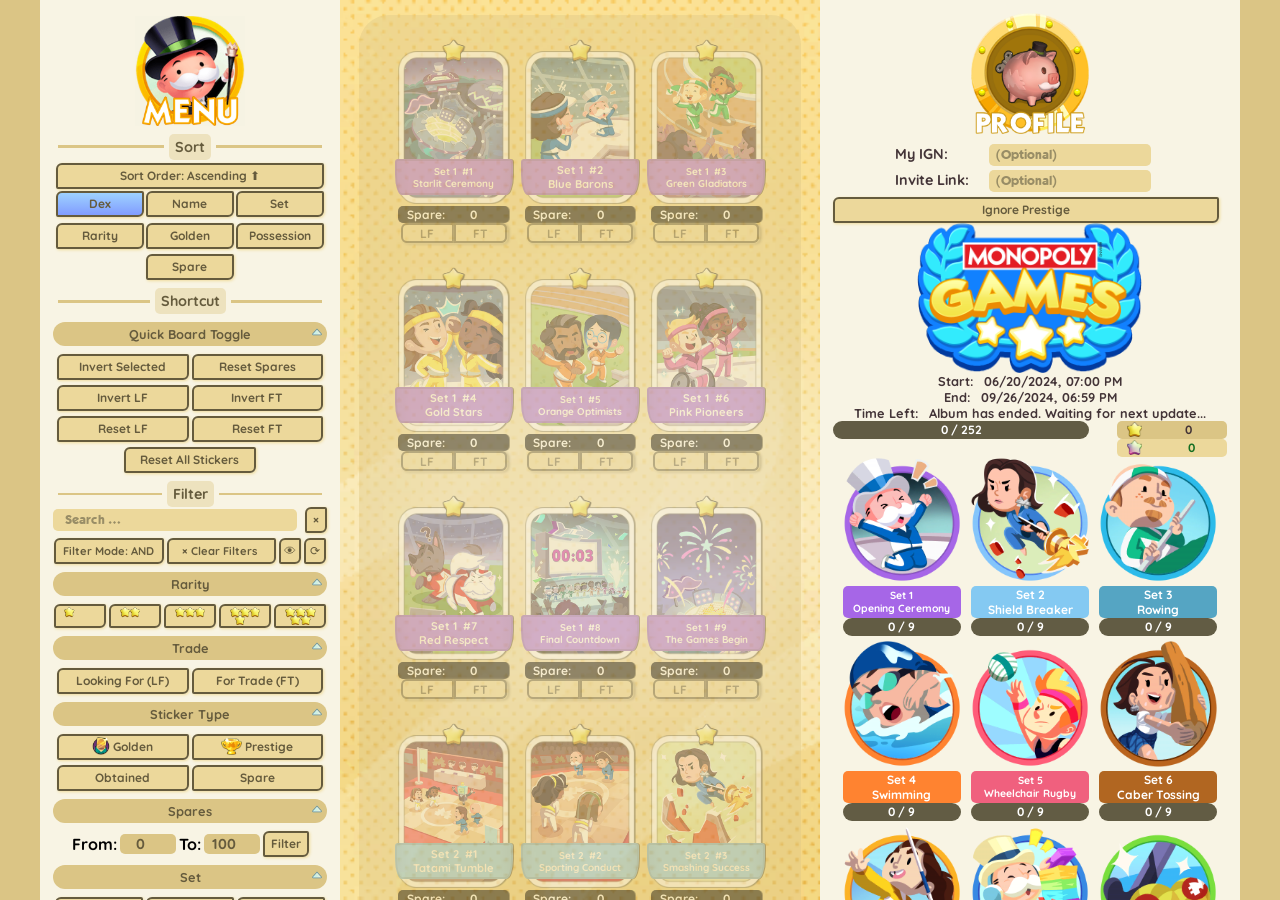
==== commit e6095649: "Add files via upload" ====
--- a/index.html
+++ b/index.html
@@ -1,680 +1,680 @@
-<!DOCTYPE html>
-<html>
-
-<head>
-	<title>Sticker Tracker - Monopoly Go!</title>
-	<meta charset="UTF-8">
-	<!-- <meta name="viewport" content="width=device-width, initial-scale=1.0"> -->
-	<meta name="viewport" content="width=device-width, initial-scale=1, maximum-scale=1, user-scalable=0"/>
-	<meta name="description" content="Sticker Tracker for Monopoly Go!">
-	<meta name="google-site-verification" content="kdCKf8EhTJ6xe9h9Im1VOuCWnsM9ymAB1iLd6At2CII" />
-	<link rel="icon" type="image/png" href="assets/stickers/StickerBoom_IconOnTop.png">
-	<link rel="stylesheet" id="DefaultCSS" type="text/css" href="CSS/style_minify.css">
-	<link rel="stylesheet" id="MobileCSS" type="text/css" href="CSS/mobile_minify.css" disabled>
-	<meta name="author" content="AceOfSpadesOmelette">
-	<meta name="description" content="MoGoTools is a Monopoly Go! tool that helps users keep track of their stickers and album.">
-  	<meta name="keywords" content="monopoly go, monopoly, monopoly go stickers, sticker tracker, monopoly go sticker tracker, mogotools, monopoly go tools, mogo, 大富翁, モノポリー">
-
-	<!-- Google tag (gtag.js) -->
-	<script async src="https://www.googletagmanager.com/gtag/js?id=G-JRQN97Q53M"></script>
-	<script>
-	window.dataLayer = window.dataLayer || [];
-	function gtag(){dataLayer.push(arguments);}
-	gtag('js', new Date());
-
-	gtag('config', 'G-JRQN97Q53M');
-	</script>
-</head>
-
-<body>
-	<div id="main">
-		<div id="main-wrapper">
-			<div id="loading-overlay">
-				<img id="loading-overlay-spinner" src="assets/spinner.webp" alt="Loading...">
-			</div>
-			<div id="left-side">
-				<div id="filter-sort-modal">
-					<div id="filter-sort-menu-body">
-						<div id="filter-sort-menu-header" data-translation-key="settings"></div>
-						<div id="filter-sort-menu-content">
-							<div id="web-layout-basic-menu-container">
-								<img id="webBasicMenu" class="webBasicMenuImg" src="assets/MenuIcon.png">
-							</div>
-							<div id="sort-menu">
-								<div class="section-header"><span data-translation-key="sort"></span></div>
-								<div class="btn-subgroup">									
-									<button id="SortOrderBtn" class="btn" type="button">
-										<span id="SortOrderBtnText" data-translation-key="SortOrderBtnText_0"></span>
-									</button>
-								</div>
-								<div id="sort-btn-group-container" class="BtnGroup3">
-									<button data-sort-type="GlobalID" class="btn sort-btn" type="button">
-										<span class="sort-btn-name" data-translation-key="SortBtnDexText"></span>
-									</button>
-									<button data-sort-type="StickerName" class="btn sort-btn" type="button">
-										<span class="sort-btn-name" data-translation-key="SortBtnNameText"></span>
-									</button>
-									<button data-sort-type="SetID" class="btn sort-btn" type="button">
-										<span class="sort-btn-name" data-translation-key="set"></span>
-									</button>
-									<button data-sort-type="StickerRarity" class="btn sort-btn" type="button">
-										<span class="sort-btn-name" data-translation-key="SortBtnRarityText"></span>
-									</button>
-									<button data-sort-type="Golden" class="btn sort-btn" type="button">
-										<span class="sort-btn-name" data-translation-key="SortBtnGoldenText"></span>
-									</button>
-									<button data-sort-type="Possession" data-sort-onsite="selected" class="btn sort-btn"
-										type="button">
-										<span class="sort-btn-name" data-translation-key="SortBtnPossessionText"></span>
-									</button>
-									<button data-sort-type="Spare" data-sort-onsite="spare" class="btn sort-btn"
-										type="button">
-										<span class="sort-btn-name" data-translation-key="SortBtnSpareText"></span>
-									</button>
-								</div>
-							</div>
-
-							<div id="quick-toggle-menu">
-								<div class="section-header"><span data-translation-key="shortcut"></span></div>
-								<div class="btn-grp-title">
-									<span data-translation-key="QuickBoardToggle"></span>
-									<img class="ExpandBtnIcon" src="assets/UpwardsArrow.png">
-								</div>
-								<div class="btn-subgroup BtnGroup2">
-									<button id="ToggleSelectedBtn" class="btn" type="button">
-										<span data-translation-key="InvertSelected"></span>
-										<span class="tooltiptext-top" data-translation-key="ToggleSelectedBtnTooltipText"></span>
-									</button>
-									<button id="ResetSparesBtn" class="btn" type="button"><span data-translation-key="ResetSpares"></span></button>
-									<button id="ToggleLFBtn" class="btn" type="button">
-										<span data-translation-key="ToggleLF"></span>
-										<span class="tooltiptext-top" data-translation-key="ToggleLFBtnTooltipText"></span>
-									</button>
-									<button id="ToggleFTBtn" class="btn" type="button">
-										<span data-translation-key="ToggleFT"></span>
-										<span class="tooltiptext-top" data-translation-key="ToggleFTBtnTooltipText"></span>
-									</button>
-									<button id="ResetLFBtn" class="btn" type="button">
-										<span data-translation-key="ResetLF"></span>
-										<span class="tooltiptext-top" data-translation-key="ResetLFBtnTooltipText"></span>
-									</button>
-									<button id="ResetFTBtn" class="btn" type="button">
-										<span data-translation-key="ResetFT"></span>
-										<span class="tooltiptext-top" data-translation-key="ResetFTBtnTooltipText"></span>
-									</button>
-									<button id="ResetAllStickersBtn" class="btn" type="button">
-										<span data-translation-key="ResetAllStickers"></span>
-									</button>
-								</div>
-							</div>
-
-							<div id="filter-menu">
-								<div class="section-header"><span data-translation-key="filter"></span></div>
-								<div id="filter-btn-group-container">
-									<div id="search-bar-container">
-										<input type="text" id="filtermenu-searchbar" data-filtervalue="1>StickerName>"
-										data-translation-key="SearchBarPlaceholderText" placeholder="">
-										<button id="ClearFilterMenuSearchBar" class="btn" type="button">×</button>
-									</div>
-									<div id="filter-settings-container">
-										<button id="AndOrFilterModeBtn" class="btn filter-settings-btn" type="button">
-											<span id="AndOrFilterModeBtnText" data-translation-key="AndOrFilterModeBtnText_0"></span>
-											<span id="AndOrFilterModeBtnTooltip" class="tooltiptext-bottom" data-translation-key="AndOrFilterModeBtnTooltipText_0"></span>
-										</button>
-										<button id="ClearFiltersBtn" class="btn filter-settings-btn" type="button">
-											×&nbsp;<span data-translation-key="ClearFiltersBtnText"></span>&nbsp;<span id="filterLength"></span></span>
-										</button>
-										<button id="ViewCurrentFiltersBtn" class="btn">👁<span
-												class="tooltiptext-bottom" data-translation-key="ViewCurrentFiltersBtnText"></span></button>
-										<button id="RefreshFiltersBtn" class="btn">⟳<span
-												class="tooltiptext-bottom" data-translation-key="RefreshFiltersBtnText"></span></button>
-									</div>
-									<div id="rarity-filter">
-										<div class="btn-grp-title">
-											<span data-translation-key="RarityFilterHeader"></span>
-											<img class="ExpandBtnIcon" src="assets/UpwardsArrow.png">
-										</div>
-										<div class="btn-subgroup BtnGroup5">
-											<button data-filtervalue="1>StickerRarity>1" class="filter-btn btn"
-												type="button">
-												<img class="filter-btn-icon" src="assets/stickers/star1.png">
-											</button>
-											<button data-filtervalue="1>StickerRarity>2" class="filter-btn btn"
-												type="button">
-												<img class="filter-btn-icon" src="assets/stickers/star2.png">
-											</button>
-											<button data-filtervalue="1>StickerRarity>3" class="filter-btn btn"
-												type="button">
-												<img class="filter-btn-icon" src="assets/stickers/star3.png">
-											</button>
-											<button data-filtervalue="1>StickerRarity>4" class="filter-btn btn"
-												type="button">
-												<img class="filter-btn-icon" src="assets/stickers/star4.png">
-											</button>
-											<button data-filtervalue="1>StickerRarity>5" class="filter-btn btn"
-												type="button">
-												<img class="filter-btn-icon" src="assets/stickers/star5.png">
-											</button>
-										</div>
-									</div>
-									<div id="trade-filter">
-										<div class="btn-grp-title">
-											<span data-translation-key="trade"></span>
-											<img class="ExpandBtnIcon" src="assets/UpwardsArrow.png">
-										</div>
-										<div class="btn-subgroup BtnGroup2">
-											<button data-filtervalue="0>lookingfor>1" class="filter-btn btn"
-												type="button">
-												<span data-translation-key="LookingFor"></span>
-											</button>
-											<button data-filtervalue="0>fortrade>1" class="filter-btn btn"
-												type="button">
-												<span data-translation-key="ForTrade"></span>
-											</button>
-										</div>
-									</div>
-									<div id="stickertype-filter">
-										<div class="btn-grp-title">
-											<span data-translation-key="StickerTypeFilterHeader"></span>
-											<img class="ExpandBtnIcon" src="assets/UpwardsArrow.png">
-										</div>
-										<div class="btn-subgroup BtnGroup2">
-											<button data-filtervalue="1>Golden>1" class="filter-btn btn" type="button">
-												<img class="filter-btn-icon"
-													src="assets/stickers/GoldenBlitz_AlbumSet_Icon.png"> &nbsp; <span data-translation-key="golden"></span>
-											</button>
-											<button data-filtervalue="1>Prestige>1" class="filter-btn btn"
-												type="button">
-												<img class="filter-btn-icon"
-													src="assets/stickers/TycoonCup_Leaderboard_Cup.png"> &nbsp;
-													<span data-translation-key="prestige"></span>
-											</button>
-											<button data-filtervalue="0>selected>1" class="filter-btn btn"
-												type="button">
-												<span data-translation-key="obtained"></span>
-											</button>
-											<button data-filtervalue="0>havespare>1" class="filter-btn btn"
-												type="button">
-												<span data-translation-key="spare"></span>
-											</button>
-										</div>
-									</div>
-									<div id="spares-filter">
-										<div class="btn-grp-title">
-											<span data-translation-key="spares"></span>
-											<img class="ExpandBtnIcon" src="assets/UpwardsArrow.png">
-										</div>
-										<div class="btn-subgroup btn-subgroup-spare">
-											<label for="SpareFilterMin" class="spare-filter-header" data-translation-key="from"></label><input
-												type="number" id="spare-filter-min"
-												class="spare-filter-text spare-filter-min" name="SpareFilterMin" min="0"
-												max="100" value="0" size="3">
-											<label for="SpareFilterMax" class="spare-filter-header" data-translation-key="to"></label><input
-												type="number" id="spare-filter-max"
-												class="spare-filter-text spare-filter-max" name="SpareFilterMax" min="0"
-												max="100" value="100" size="3">
-											<button id="spare-filter-btn"
-												data-filtervalue="0>spare>spare-filter-min|spare-filter-max"
-												class="filter-btn btn" type="button">
-												<span data-translation-key="SpareFilterBtnText"></span>
-											</button>
-										</div>
-									</div>
-									<div id="stickerset-filter">
-										<div class="btn-grp-title">
-											<span data-translation-key="set"></span>
-											<img class="ExpandBtnIcon" src="assets/UpwardsArrow.png">
-										</div>
-										<div class="btn-subgroup BtnGroup3"></div>
-									</div>
-
-								</div>
-							</div>
-							<div>
-								<div class="section-header"><span data-translation-key="miscellaneous"></span></div>
-								<div>
-									<div class="btn-grp-title">
-										<span data-translation-key="backup"></span>
-										<img class="ExpandBtnIcon" src="assets/UpwardsArrow.png">
-									</div>
-									<div class="btn-subgroup BtnGroup2">
-										<button id="import-btn" class="btn filter-settings-btn" type="button">
-											<span id="import-btn-text" data-translation-key="import"></span>
-										</button>
-										<button id="export-btn" class="btn filter-settings-btn" type="button">
-											<span id="export-btn-text" data-translation-key="save"></span>
-										</button>
-										<button id="import-from-file-btn" class="btn filter-settings-btn" type="button">
-											<span id="import-from-file-btn-text" data-translation-key="LoadFromText"></span>
-										</button>
-										<button id="export-from-file-btn" class="btn filter-settings-btn" type="button">
-											<span id="export-from-file-btn-text" data-translation-key="SaveAsText"></span>
-										</button>
-										<!-- <div class="btn-subgroup"><button class="btn" id="ManageProfileBtn"><span>Manage Profiles</span></button>
-										</div> -->
-									</div>										
-									<div class="btn-subgroup">
-										<textarea id="backup-area" class="backup-area" data-translation-key="BackupAreaPlaceholder"
-											placeholder=""></textarea>
-									</div>
-								</div>
-								<div>
-									<div class="btn-grp-title">
-										<span data-translation-key="DownloadAlbum"></span>
-										<img class="ExpandBtnIcon" src="assets/UpwardsArrow.png">
-									</div>
-
-									
-									<div class="btn-subgroup"><button class="btn" id="dl-png"><span id="dl-png-btn-text" data-translation-key="DownloadPNGBtnText"></span></button>
-									</div>
-								</div>
-								<div>
-									<div class="btn-grp-title">
-										<span data-translation-key="TradePostClipboard"></span>
-										<img class="ExpandBtnIcon" src="assets/UpwardsArrow.png">
-									</div>
-									<div class="btn-subgroup BtnGroup2">
-										<button id="generate-trade-post-btn" class="btn" type="button">
-											<span data-translation-key="generate"></span>
-											<span
-												class="tooltiptext-bottom" data-translation-key="TradePostClipboardGenerateBtnText"></span>
-										</button>
-										<button id="copy-trade-post-area" class="btn" type="button">
-											<span id="copy-trade-post-area-btn-text" data-translation-key="copy"></span>
-										</button>
-									</div>								
-									<div class="btn-subgroup"><button class="btn" id="dl-trade-png">
-										<span id="dl-trade-png-btn-text" data-translation-key="DownloadTradePNGBtnText"></span>
-										<span class="tooltiptext-bottom" data-translation-key="TradePostClipboardDownloadPNGBtnText"></span>
-									</button>
-									</div>
-									<div class="btn-subgroup">
-										<textarea class="trade-post-area" data-translation-key="TradePostAreaPlaceholder"
-											placeholder=""></textarea>
-									</div>
-								</div>
-							</div>
-						</div>
-						<div id="filter-sort-menu-footer">×&emsp;<span data-translation-key="close"></span></div>
-					</div>
-				</div>
-			</div>
-
-			<div id="middle-side">
-				<div id="sticker-board">
-					<div id="current-sticker-board"></div>
-				</div>
-			</div>
-			<div id="right-side">
-				<div id="progress-menu-modal">
-					<div id="progress-menu-body">
-						<div id="progress-menu-header"><span data-translation-key="YourProfile"></span></div>
-						<div id="progress-menu-content">
-							<div id="manage-profile-button-container">
-								<img id="ManageProfileBtn" class="ManageProfileImg" src="assets/ProfileIcon.png">
-							</div>
-							<div id="profile-info-container">								
-								<div class="player-info-container">
-									<div class="player-info-row">
-										<span class="player-info-header" data-translation-key="YourIGN"></span>
-										<input type="text" id="player-ign" class="player-info-field" data-translation-key="YourIGNOptional" placeholder="" maxlength="64">
-									</div>
-									<div class="player-info-row">
-										<span class="player-info-header" data-translation-key="InviteLink"></span>
-										<input type="text" id="player-link" class="player-info-field"
-										data-translation-key="InviteLinkOptional" placeholder="">
-									</div>
-								</div>
-
-							</div>
-							<button id="IgnorePrestigeBtn" class="btn" type="button"><span data-translation-key="IgnorePrestige"></span>
-								<span class="tooltiptext-bottom" data-translation-key="IgnorePrestigeBtnTooptipText"></span>
-							</button>
-							<div id="album-progress-container">
-								<div id="album-logo-container">
-								</div>
-								<div class="album-time-info">
-									<div class="time-container">
-										<div class="time-row">
-											<span class="time-header" data-translation-key="start"></span>
-											<span class="time-value" id="start-time"></span>
-										</div>
-										<div class="time-row">
-											<span class="time-header" data-translation-key="end"></span>
-											<span class="time-value" id="end-time"></span>
-										</div>
-										<div class="time-row">
-											<span class="time-header" data-translation-key="TimeLeft"></span>
-											<span class="time-value" id="time-left"></span>
-										</div>
-									</div>
-									<div id="progress-and-vault">
-										<div class="progress-container" id="album-progress-tracker">
-											<div class="progress-bar"></div>
-											<div class="progress-text"><span id="user-stickers-quantity">0</span> /
-												<span id="total-stickers-quantity">0</span></div>
-										</div>
-										<div class="vault-container">
-											<div class="vault-subcontainer">
-												<img class="vault-star" src="assets/stickers/Icon_Star.png">
-												<img class="vault-tier">											
-												<span id="total-vault-quantity">0</span>
-												
-												<span class="tooltiptext-top" id="NextVaultCounter" data-translation-key=""></span>
-											</div>
-											<div class="leftover-vault-subcontainer">
-												<img class="vault-star" src="assets/stickers/Icon_Star_Rainbow.png">
-												<span class="tooltiptext-bottom" data-translation-key="LeftoverVaultSubcontainerTooltipText"></span>
-												<input type="number" id="leftover-total-vault-quantity"
-													class="vault-prestige-text" name="LeftoverTotalVaultQuantity"
-													min="0" max="9999" value="0" size="5">
-											</div>
-										</div>
-									</div>
-									<div id="set-progress-tracker"></div>
-								</div>
-							</div>
-							<div id="progress-by-rarity">
-								<div id="progress-by-rarity-table">
-									<img class="progress-by-rarity-stars" src="assets/stickers/star1.png">
-									<div class="progress-by-rarity-text"><span id="rarity1-quantity">0</span> / <span
-											id="total-rarity1-quantity">0</span></div>
-									<div class="progress-by-rarity-percentage"><span id="rarity1-percentage">0.0%</span>
-									</div>
-									<img class="progress-by-rarity-stars" src="assets/stickers/star2.png">
-									<div class="progress-by-rarity-text"><span id="rarity2-quantity">0</span> / <span
-											id="total-rarity2-quantity">0</span></div>
-									<div class="progress-by-rarity-percentage"><span id="rarity2-percentage">0.0%</span>
-									</div>
-									<img class="progress-by-rarity-stars" src="assets/stickers/star3.png">
-									<div class="progress-by-rarity-text"><span id="rarity3-quantity">0</span> / <span
-											id="total-rarity3-quantity">0</span></div>
-									<div class="progress-by-rarity-percentage"><span id="rarity3-percentage">0.0%</span>
-									</div>
-									<img class="progress-by-rarity-stars" src="assets/stickers/star4.png">
-									<div class="progress-by-rarity-text"><span id="rarity4-quantity">0</span> / <span
-											id="total-rarity4-quantity">0</span></div>
-									<div class="progress-by-rarity-percentage"><span id="rarity4-percentage">0.0%</span>
-									</div>
-									<img class="progress-by-rarity-stars" src="assets/stickers/star5.png">
-									<div class="progress-by-rarity-text"><span id="rarity5-quantity">0</span> / <span
-											id="total-rarity5-quantity">0</span></div>
-									<div class="progress-by-rarity-percentage"><span id="rarity5-percentage">0.0%</span>
-									</div>
-									<img class="progress-by-rarity-stars" src="assets/stickers/GoldenBlitz_AlbumSet_Icon.png">
-									<div class="progress-by-rarity-text"><span id="gold-quantity">0</span> / <span
-											id="total-gold-quantity">0</span></div>
-									<div class="progress-by-rarity-percentage"><span id="gold-percentage">0.0%</span>
-									</div>
-								</div>
-							</div>
-						</div>
-						<div id="progress-menu-footer">×&emsp;<span data-translation-key="close">Close</span></div>
-					</div>
-				</div>
-			</div>
-			<div id="mobileMenu">
-				<button type="button" class="btn" id="mobileBasicMenu"><span data-translation-key="menu">Menu</span></button>
-				<button type="button" class="btn" id="mobileMenuFilters"><span data-translation-key="settings">Settings</span></button>
-				<button type="button" class="btn" id="mobileMenuOptions"><span data-translation-key="YourProfile">Your Profile</span></button>
-			</div>
-		</div>
-
-		<div id="current-filters-side">
-			<div id="current-filters-modal">
-				<div id="current-filters-body">
-					<div id="current-filters-header"><span data-translation-key="CurrentFilters">Current Filters</span></div>
-					<div id="current-filters-content"></div>
-					<div id="current-filters-footer">×&emsp;<span data-translation-key="close"></span></div>
-				</div>
-			</div>
-		</div>
-
-		<div id="snapshot-area">
-			<div id="collection-screenshot"></div>
-			<div id="trade-screenshot">
-				<div id="trade-screenshot-container">			
-					<div class="lfft-screenshot-section">
-						<div class="lfft-section-header ft-trade-snapshot-header">
-							<span class="lfft-trade-snapshot-header" data-translation-key="LookingFor"></span>
-						</div>
-						<div id="lookingfor-screenshot-area"></div>
-					</div>
-					<div class="lfft-screenshot-section">
-						<div class="lfft-section-header lf-trade-snapshot-header">
-							<span class="lfft-trade-snapshot-header" data-translation-key="ForTrade"></span>
-						</div>
-						<div id="fortrade-screenshot-area"></div>
-					</div>
-				</div>	
-			</div>
-		</div>
-
-		<div id="basic-menu-side">
-			<div id="basic-menu-modal">
-				<div id="basic-menu-body">
-					<div id="basic-menu-header"><span data-translation-key="menu"></span></div>
-					<div id="basic-menu-navigation">
-						<div id="BasicMenuNewsBtn" class="basic-menu-nav-btn basic-menu-navigation-selected"><span class="basic-menu-navigation-btn-text" data-translation-key="news"></span></div>
-						<div id="BasicMenuFAQBtn" class="basic-menu-nav-btn"><span class="basic-menu-navigation-btn-text" data-translation-key="FAQorInfo"></span></div>
-						<div id="BasicMenuDisplayBtn" class="basic-menu-nav-btn"><span class="basic-menu-navigation-btn-text" data-translation-key="display"></span></div>
-					</div>
-					<div id="basic-menu-content">
-						<div class="basic-menu-subcontainer" id="news-content">
-						</div>
-						<div class="basic-menu-subcontainer" id="faq-info-content">
-							<span>
-								Disclaimer:
-								<ul>
-									<li>MoGoTools is not affiliated with Scopely or Hasbro. All in-game assets belong to Monopoly GO.</li>
-									<li>MoGoTools is not responsible for any in-game trades. Please always make sure safe exchange is enabled before you perform any exchanges!</li>
-								</ul>
-							</span>
-							<span>
-								What MoGoTools does:
-								<ul>
-									<li> keeps track of stickers you currently have and don't have </li>
-									<li> has a filter & sort system that allows you to quickly search for stickers by
-										name, set, rarity, etc. </li>
-									<li> a snapshot feature that lets you download the current selection of stickers as
-										an image for you to show to your friends and fellow players </li>
-									<li> a trade post generator for you to copy to groups and servers without having to
-										write a list every time
-									<li> an exportable user data so you can import and export it whenever and wherever
-										you like without registering or log into your account. We do not collect any
-										user data.
-								</ul>
-
-								What MoGoTools does NOT do:
-								<ul>
-									<li> automatically updates your album progress; you will need to manually update the
-										quantity of stickers on your own
-									<li> support linking with your in-game account, but you can enter your IGN name and
-										invite link manually to be stored alongside your sticker data
-								</ul>
-							</span>
-							<div class="accordion-item">
-								<button class="accordion">What are Stickers?</button>
-								<div class="accordion-panel">
-									<ul>
-										<li>Stickers are collectible items that are found throughout the game. Nine unique Stickers make up each themed Album. Completing a sticker set and album will reward you with dice and cash.</li>
-										<li>Once you complete an Album for the first time, you will start over with prestige sets unlocked.</li>
-										<li>Stickers with a gold frame are called Gold Stickers. They cannot be traded with other players except during Golden Blitz, where two specific golden stickers becomes tradable for a certain period of time (usually a day).</li>
-										<li>Any duplicate stickers you have from the previous time you completed the same album will be removed. Any leftover stars earned will be carried over.</li>
-										<li>Any leftover stars from your previous Album will NOT be carried over and are converted to dice based on the amount. You can receive up to 750 dice this way.</li>
-									</ul>
-								</div>
-							</div>
-							<div class="accordion-item">
-								<button class="accordion">How are vault stars calculated?</button>
-								<div class="accordion-panel">
-									Stickers that have already been obtained will become duplicate stickers tradable with other players (except golden stickers). They will also be converted to duplicate Sticker Stars which can be used to unlock vaults based on rarity.<br>Golden Stickers are worth double the points when they are converted.<br>The current points needed to unlock different vaults are as follows:<ul><li>Tier 1 vault: <span id="TierOneVaultQuantity"></span> points</li><li>Tier 2 vault: <span id="TierTwoVaultQuantity"></span> points</li><li>Tier 3 vault: <span id="TierThreeVaultQuantity"></span> points</li></ul>
-								</div>
-							</div>
-							<div class="accordion-item">
-								<button class="accordion">How do I select/unselect a sticker?</button>
-								<div class="accordion-panel">
-									Left click or press the sticker, where the artwork is located.
-								</div>
-							</div>
-							<div class="accordion-item">
-								<button class="accordion">What is filter mode?</button>
-								<div class="accordion-panel">
-									MoGoTools supports two filter modes: AND and OR.<br>
-									<ul>
-										<li>AND mode: Stickers that match ALL filter conditions will be displayed in the board.</li>
-										<li>OR mode: Stickers that match at least ONE of the filter conditions will be displayed in the board.</li>
-									</ul>
-									Make use of both filter modes to keep track of your album, create snapshots and generate trade posts!
-								</div>
-								<div class="accordion-item">
-									<button class="accordion">How does the filter system work?</button>
-									<div class="accordion-panel">
-										Each filter button in MoGoTools has three filter states. Clicking the button will change it in this order: none (default) > include (GREEN) > exclude (RED).
-										<ul>
-											<li>INCLUDE: Stickers must satisfy this filter.</li>
-											<li>EXCLUDE: Stickers must not satisfy this filter.</li>
-										</ul>
-										An example, if the current filter is "Obtained AND NOT 5-star", it means only stickers that you already obtained and at the same time not 5-star will be shown in the board.<br>
-										However, if the filter becomes "Obtained OR NOT 5-star", that means stickers that are either obtained or is a 5-star will be displayed.<br>
-										To view the current list of applied filters, look for the "👁" button under the Filter section.
-									</div>
-								</div>
-							</div>
-							<div class="accordion-item">
-								<button class="accordion">How do I save/load albums?</button>
-								<div class="accordion-panel">
-									<ol>											
-										<li> On PC, go to Miscellaneous. On mobile, click Settings and scroll down until the Miscellaneous section appears.</li>
-										<li> If you have mogotools-userData.txt, click "Load from .TXT" and select the file to import the album. Alternatively, you can also copy its contents directly to the text area and click "Import", but it may take a longer time if you are on mobile.</li>
-										<li> To save the album, you can click "Save", which would save your current album locally. Otherwise, click "Save as .TXT" to export the data as a .TXT file.</li>
-									</ol>
-								</div>
-							</div>
-							<div class="accordion-item">
-								<button class="accordion">How do I download my album as an image?</button>
-								<div class="accordion-panel">
-									<ol>											
-										<li> Go to Menu > Display > Image Settings.</li>
-										<li> If you want the image to include your in-game name (IGN) and/or link, click "Include IGN" and "Include Link". Do note that these information will not appear if they are empty even if the buttons are selected.</li>
-										<li> Set the "Current Layout" as "landscape" if you'd like to have 9 stickers per row. If you want to have 3 stickers per row, set it as "portrait" isntead. You can toggle between layouts by clicking on the button. </li>
-										<li> Click "Download as PNG". The current sticker selection will then be downloaded.</li>
-									</ol>
-								</div>
-							</div>
-							<div class="accordion-item">
-								<button class="accordion">Is there a limit to how many snapshots or trade posts I can make?</button>
-								<div class="accordion-panel">
-									No limit. As many as you like!
-								</div>
-							</div>
-							<div class="accordion-item">
-								<button class="accordion">What technologies does this web app use?</button>
-								<div class="accordion-panel">
-									This site is created with the use of Javascript as well as html2canvas to create snapshots.
-								</div>
-							</div>
-						</div>
-						<div class="basic-menu-subcontainer" id="display-settings-content">
-							<div class="section-header"><span data-translation-key="ViewSettings"></span></div>
-							<div class="basic-menu-submenu">
-								<button id="ViewportBtn" class="btn" type="button">
-									<span id="ViewportBtnText" data-translation-key="ViewportBtnText_0" data-translation-key="ViewportBtnText"></span>
-								</button>
-							</div>
-							<div class="basic-menu-submenu">
-								<button id="ChangeStickerStyleBtn" class="btn" type="button">
-                                    <span id="ChangeStickerStyleBtnText" data-translation-key="ChangeStickerStyleBtnText_0"></span>
-								</button>
-							</div>
-							<div class="basic-menu-submenu">
-								<button id="LayoutBtn" class="btn" type="button">
-									<span id="LayoutBtnText" data-translation-key="LayoutBtnText_0"></span>
-								</button>
-							</div>
-							<br>
-							<div class="section-header"><span data-translation-key="ImageSettings"></span></div>
-							<div class="btn-subgroup BtnGroup2 basic-menu-submenu">
-								<button id="IncludeIGNBtn" class="btn" type="button">
-									<span data-translation-key="IncludeIGN"></span>
-									<span class="tooltiptext-top" data-translation-key="IncludeIGNBtnTooltipText"></span>
-								</button>
-								<button id="IncludePlayerLinkBtn" class="btn" type="button">
-									<span data-translation-key="IncludeLink"></span>
-									<span class="tooltiptext-top" data-translation-key="IncludeLinkBtnTooltipText"></span>
-								</button>
-							</div>
-							<div class="btn-subgroup"><button class="btn" id="SetImageOrientationBtn" data-translation-key="SetImageOrientationBtnText_0"></button>
-							</div>
-							<br>
-							<div class="section-header"><span data-translation-key="LanguageSettings"></span></div>
-							<div class="btn-subgroup BtnGroup3 basic-menu-submenu">
-								<button class="translation-btn btn" type="button" data-translation-pointer="EN">
-									<span>English (US)</span>
-								</button>
-								<button class="translation-btn btn" type="button" data-translation-pointer="TC">
-									<span>繁體中文</span>
-								</button>
-								<button class="translation-btn btn" type="button" data-translation-pointer="SC">
-									<span>简体中文</span>
-								</button>
-							</div>
-							<br>
-							<div class="section-header"><span data-translation-key="ChangeAlbumSettings"></span></div>
-							<div id="change-album-menu" class="btn-subgroup BtnGroup3 basic-menu-submenu">
-							</div>
-						</div>
-					</div>
-					<div id="basic-menu-footer">×&emsp;<span data-translation-key="close"></span></div>
-				</div>
-			</div>
-		</div>
-
-		<div id="manage-profile-side">
-			<div id="manage-profile-modal">
-				<div id="manage-profile-body">
-					<div id="manage-profile-header"><span data-translation-key="ManageProfile"></span></div>
-					<div id="manage-profile-subheader"><span data-translation-key="SaveAsProfile"></span></div>					
-					<div id="manage-profile-content">
-						<!-- <span>Manage Profile</span> -->
-						<!-- <div id="current-profile-block"></div> -->
-						<div id="profile-list">
-							
-						</div>
-						
-					</div>
-					<div id="manage-profile-footer">×&emsp;<span data-translation-key="close"></span></div>
-				</div>
-			</div>
-		</div>
-
-		<noscript>Please enable JavaScript to continue using this application.</noscript>
-		<script type="module">
-			// Import the functions you need from the SDKs you need
-			import { initializeApp } from "https://www.gstatic.com/firebasejs/10.11.1/firebase-app.js";
-			import { getAnalytics } from "https://www.gstatic.com/firebasejs/10.11.1/firebase-analytics.js";
-			// TODO: Add SDKs for Firebase products that you want to use
-			// https://firebase.google.com/docs/web/setup#available-libraries
-
-			// Your web app's Firebase configuration
-			// For Firebase JS SDK v7.20.0 and later, measurementId is optional
-			const firebaseConfig = {
-			apiKey: "AIzaSyBJmvXwXb09cowneyUl6Wx2FNGPo1p_hrE",
-			authDomain: "mogotools.firebaseapp.com",
-			projectId: "mogotools",
-			storageBucket: "mogotools.appspot.com",
-			messagingSenderId: "1038551517479",
-			appId: "1:1038551517479:web:7422db045284f07f784102",
-			measurementId: "G-JRQN97Q53M"
-			};
-
-			// Initialize Firebase
-			const app = initializeApp(firebaseConfig);
-			const analytics = getAnalytics(app);
-		</script>
-</body>
-
-<script type="module" src="JS/script_minify.js"></script>
-<script src="JS/html2canvas.js"></script>
-
+<!DOCTYPE html>
+<html>
+
+<head>
+	<title>Sticker Tracker - Monopoly Go!</title>
+	<meta charset="UTF-8">
+	<!-- <meta name="viewport" content="width=device-width, initial-scale=1.0"> -->
+	<meta name="viewport" content="width=device-width, initial-scale=1, maximum-scale=1, user-scalable=0"/>
+	<meta name="description" content="Sticker Tracker for Monopoly Go!">
+	<meta name="google-site-verification" content="kdCKf8EhTJ6xe9h9Im1VOuCWnsM9ymAB1iLd6At2CII" />
+	<link rel="icon" type="image/png" href="assets/stickers/StickerBoom_IconOnTop.png">
+	<link rel="stylesheet" id="DefaultCSS" type="text/css" href="CSS/style_minify.css">
+	<link rel="stylesheet" id="MobileCSS" type="text/css" href="CSS/mobile_minify.css" disabled>
+	<meta name="author" content="AceOfSpadesOmelette">
+	<meta name="description" content="MoGoTools is a Monopoly Go! tool that helps users keep track of their stickers and album.">
+  	<meta name="keywords" content="monopoly go, monopoly, monopoly go stickers, sticker tracker, monopoly go sticker tracker, mogotools, monopoly go tools, mogo, 大富翁, モノポリー">
+
+	<!-- Google tag (gtag.js) -->
+	<script async src="https://www.googletagmanager.com/gtag/js?id=G-JRQN97Q53M"></script>
+	<script>
+	window.dataLayer = window.dataLayer || [];
+	function gtag(){dataLayer.push(arguments);}
+	gtag('js', new Date());
+
+	gtag('config', 'G-JRQN97Q53M');
+	</script>
+</head>
+
+<body>
+	<div id="main">
+		<div id="main-wrapper">
+			<div id="loading-overlay">
+				<img id="loading-overlay-spinner" src="assets/spinner.webp" alt="Loading...">
+			</div>
+			<div id="left-side">
+				<div id="filter-sort-modal">
+					<div id="filter-sort-menu-body">
+						<div id="filter-sort-menu-header" data-translation-key="settings"></div>
+						<div id="filter-sort-menu-content">
+							<div id="web-layout-basic-menu-container">
+								<img id="webBasicMenu" class="webBasicMenuImg" src="assets/MenuIcon.png">
+							</div>
+							<div id="sort-menu">
+								<div class="section-header"><span data-translation-key="sort"></span></div>
+								<div class="btn-subgroup">									
+									<button id="SortOrderBtn" class="btn" type="button">
+										<span id="SortOrderBtnText" data-translation-key="SortOrderBtnText_0"></span>
+									</button>
+								</div>
+								<div id="sort-btn-group-container" class="BtnGroup3">
+									<button data-sort-type="GlobalID" class="btn sort-btn" type="button">
+										<span class="sort-btn-name" data-translation-key="SortBtnDexText"></span>
+									</button>
+									<button data-sort-type="StickerName" class="btn sort-btn" type="button">
+										<span class="sort-btn-name" data-translation-key="SortBtnNameText"></span>
+									</button>
+									<button data-sort-type="SetID" class="btn sort-btn" type="button">
+										<span class="sort-btn-name" data-translation-key="set"></span>
+									</button>
+									<button data-sort-type="StickerRarity" class="btn sort-btn" type="button">
+										<span class="sort-btn-name" data-translation-key="SortBtnRarityText"></span>
+									</button>
+									<button data-sort-type="Golden" class="btn sort-btn" type="button">
+										<span class="sort-btn-name" data-translation-key="SortBtnGoldenText"></span>
+									</button>
+									<button data-sort-type="Possession" data-sort-onsite="selected" class="btn sort-btn"
+										type="button">
+										<span class="sort-btn-name" data-translation-key="SortBtnPossessionText"></span>
+									</button>
+									<button data-sort-type="Spare" data-sort-onsite="spare" class="btn sort-btn"
+										type="button">
+										<span class="sort-btn-name" data-translation-key="SortBtnSpareText"></span>
+									</button>
+								</div>
+							</div>
+
+							<div id="quick-toggle-menu">
+								<div class="section-header"><span data-translation-key="shortcut"></span></div>
+								<div class="btn-grp-title">
+									<span data-translation-key="QuickBoardToggle"></span>
+									<img class="ExpandBtnIcon" src="assets/UpwardsArrow.png">
+								</div>
+								<div class="btn-subgroup BtnGroup2">
+									<button id="ToggleSelectedBtn" class="btn" type="button">
+										<span data-translation-key="InvertSelected"></span>
+										<span class="tooltiptext-top" data-translation-key="ToggleSelectedBtnTooltipText"></span>
+									</button>
+									<button id="ResetSparesBtn" class="btn" type="button"><span data-translation-key="ResetSpares"></span></button>
+									<button id="ToggleLFBtn" class="btn" type="button">
+										<span data-translation-key="ToggleLF"></span>
+										<span class="tooltiptext-top" data-translation-key="ToggleLFBtnTooltipText"></span>
+									</button>
+									<button id="ToggleFTBtn" class="btn" type="button">
+										<span data-translation-key="ToggleFT"></span>
+										<span class="tooltiptext-top" data-translation-key="ToggleFTBtnTooltipText"></span>
+									</button>
+									<button id="ResetLFBtn" class="btn" type="button">
+										<span data-translation-key="ResetLF"></span>
+										<span class="tooltiptext-top" data-translation-key="ResetLFBtnTooltipText"></span>
+									</button>
+									<button id="ResetFTBtn" class="btn" type="button">
+										<span data-translation-key="ResetFT"></span>
+										<span class="tooltiptext-top" data-translation-key="ResetFTBtnTooltipText"></span>
+									</button>
+									<button id="ResetAllStickersBtn" class="btn" type="button">
+										<span data-translation-key="ResetAllStickers"></span>
+									</button>
+								</div>
+							</div>
+
+							<div id="filter-menu">
+								<div class="section-header"><span data-translation-key="filter"></span></div>
+								<div id="filter-btn-group-container">
+									<div id="search-bar-container">
+										<input type="text" id="filtermenu-searchbar" data-filtervalue="1>StickerName>"
+										data-translation-key="SearchBarPlaceholderText" placeholder="">
+										<button id="ClearFilterMenuSearchBar" class="btn" type="button">×</button>
+									</div>
+									<div id="filter-settings-container">
+										<button id="AndOrFilterModeBtn" class="btn filter-settings-btn" type="button">
+											<span id="AndOrFilterModeBtnText" data-translation-key="AndOrFilterModeBtnText_0"></span>
+											<span id="AndOrFilterModeBtnTooltip" class="tooltiptext-bottom" data-translation-key="AndOrFilterModeBtnTooltipText_0"></span>
+										</button>
+										<button id="ClearFiltersBtn" class="btn filter-settings-btn" type="button">
+											×&nbsp;<span data-translation-key="ClearFiltersBtnText"></span>&nbsp;<span id="filterLength"></span></span>
+										</button>
+										<button id="ViewCurrentFiltersBtn" class="btn">👁<span
+												class="tooltiptext-bottom" data-translation-key="ViewCurrentFiltersBtnText"></span></button>
+										<button id="RefreshFiltersBtn" class="btn">⟳<span
+												class="tooltiptext-bottom" data-translation-key="RefreshFiltersBtnText"></span></button>
+									</div>
+									<div id="rarity-filter">
+										<div class="btn-grp-title">
+											<span data-translation-key="RarityFilterHeader"></span>
+											<img class="ExpandBtnIcon" src="assets/UpwardsArrow.png">
+										</div>
+										<div class="btn-subgroup BtnGroup5">
+											<button data-filtervalue="1>StickerRarity>1" class="filter-btn btn"
+												type="button">
+												<img class="filter-btn-icon" src="assets/stickers/star1.png">
+											</button>
+											<button data-filtervalue="1>StickerRarity>2" class="filter-btn btn"
+												type="button">
+												<img class="filter-btn-icon" src="assets/stickers/star2.png">
+											</button>
+											<button data-filtervalue="1>StickerRarity>3" class="filter-btn btn"
+												type="button">
+												<img class="filter-btn-icon" src="assets/stickers/star3.png">
+											</button>
+											<button data-filtervalue="1>StickerRarity>4" class="filter-btn btn"
+												type="button">
+												<img class="filter-btn-icon" src="assets/stickers/star4.png">
+											</button>
+											<button data-filtervalue="1>StickerRarity>5" class="filter-btn btn"
+												type="button">
+												<img class="filter-btn-icon" src="assets/stickers/star5.png">
+											</button>
+										</div>
+									</div>
+									<div id="trade-filter">
+										<div class="btn-grp-title">
+											<span data-translation-key="trade"></span>
+											<img class="ExpandBtnIcon" src="assets/UpwardsArrow.png">
+										</div>
+										<div class="btn-subgroup BtnGroup2">
+											<button data-filtervalue="0>lookingfor>1" class="filter-btn btn"
+												type="button">
+												<span data-translation-key="LookingFor"></span>
+											</button>
+											<button data-filtervalue="0>fortrade>1" class="filter-btn btn"
+												type="button">
+												<span data-translation-key="ForTrade"></span>
+											</button>
+										</div>
+									</div>
+									<div id="stickertype-filter">
+										<div class="btn-grp-title">
+											<span data-translation-key="StickerTypeFilterHeader"></span>
+											<img class="ExpandBtnIcon" src="assets/UpwardsArrow.png">
+										</div>
+										<div class="btn-subgroup BtnGroup2">
+											<button data-filtervalue="1>Golden>1" class="filter-btn btn" type="button">
+												<img class="filter-btn-icon"
+													src="assets/stickers/GoldenBlitz_AlbumSet_Icon.png"> &nbsp; <span data-translation-key="golden"></span>
+											</button>
+											<button data-filtervalue="1>Prestige>1" class="filter-btn btn"
+												type="button">
+												<img class="filter-btn-icon"
+													src="assets/stickers/TycoonCup_Leaderboard_Cup.png"> &nbsp;
+													<span data-translation-key="prestige"></span>
+											</button>
+											<button data-filtervalue="0>selected>1" class="filter-btn btn"
+												type="button">
+												<span data-translation-key="obtained"></span>
+											</button>
+											<button data-filtervalue="0>havespare>1" class="filter-btn btn"
+												type="button">
+												<span data-translation-key="spare"></span>
+											</button>
+										</div>
+									</div>
+									<div id="spares-filter">
+										<div class="btn-grp-title">
+											<span data-translation-key="spares"></span>
+											<img class="ExpandBtnIcon" src="assets/UpwardsArrow.png">
+										</div>
+										<div class="btn-subgroup btn-subgroup-spare">
+											<label for="SpareFilterMin" class="spare-filter-header" data-translation-key="from"></label><input
+												type="number" id="spare-filter-min"
+												class="spare-filter-text spare-filter-min" name="SpareFilterMin" min="0"
+												max="100" value="0" size="3">
+											<label for="SpareFilterMax" class="spare-filter-header" data-translation-key="to"></label><input
+												type="number" id="spare-filter-max"
+												class="spare-filter-text spare-filter-max" name="SpareFilterMax" min="0"
+												max="100" value="100" size="3">
+											<button id="spare-filter-btn"
+												data-filtervalue="0>spare>spare-filter-min|spare-filter-max"
+												class="filter-btn btn" type="button">
+												<span data-translation-key="SpareFilterBtnText"></span>
+											</button>
+										</div>
+									</div>
+									<div id="stickerset-filter">
+										<div class="btn-grp-title">
+											<span data-translation-key="set"></span>
+											<img class="ExpandBtnIcon" src="assets/UpwardsArrow.png">
+										</div>
+										<div class="btn-subgroup BtnGroup3"></div>
+									</div>
+
+								</div>
+							</div>
+							<div>
+								<div class="section-header"><span data-translation-key="miscellaneous"></span></div>
+								<div>
+									<div class="btn-grp-title">
+										<span data-translation-key="backup"></span>
+										<img class="ExpandBtnIcon" src="assets/UpwardsArrow.png">
+									</div>
+									<div class="btn-subgroup BtnGroup2">
+										<button id="import-btn" class="btn filter-settings-btn" type="button">
+											<span id="import-btn-text" data-translation-key="import"></span>
+										</button>
+										<button id="export-btn" class="btn filter-settings-btn" type="button">
+											<span id="export-btn-text" data-translation-key="save"></span>
+										</button>
+										<button id="import-from-file-btn" class="btn filter-settings-btn" type="button">
+											<span id="import-from-file-btn-text" data-translation-key="LoadFromText"></span>
+										</button>
+										<button id="export-from-file-btn" class="btn filter-settings-btn" type="button">
+											<span id="export-from-file-btn-text" data-translation-key="SaveAsText"></span>
+										</button>
+										<!-- <div class="btn-subgroup"><button class="btn" id="ManageProfileBtn"><span>Manage Profiles</span></button>
+										</div> -->
+									</div>										
+									<div class="btn-subgroup">
+										<textarea id="backup-area" class="backup-area" data-translation-key="BackupAreaPlaceholder"
+											placeholder=""></textarea>
+									</div>
+								</div>
+								<div>
+									<div class="btn-grp-title">
+										<span data-translation-key="DownloadAlbum"></span>
+										<img class="ExpandBtnIcon" src="assets/UpwardsArrow.png">
+									</div>
+
+									
+									<div class="btn-subgroup"><button class="btn" id="dl-png"><span id="dl-png-btn-text" data-translation-key="DownloadPNGBtnText"></span></button>
+									</div>
+								</div>
+								<div>
+									<div class="btn-grp-title">
+										<span data-translation-key="TradePostClipboard"></span>
+										<img class="ExpandBtnIcon" src="assets/UpwardsArrow.png">
+									</div>
+									<div class="btn-subgroup BtnGroup2">
+										<button id="generate-trade-post-btn" class="btn" type="button">
+											<span data-translation-key="generate"></span>
+											<span
+												class="tooltiptext-bottom" data-translation-key="TradePostClipboardGenerateBtnText"></span>
+										</button>
+										<button id="copy-trade-post-area" class="btn" type="button">
+											<span id="copy-trade-post-area-btn-text" data-translation-key="copy"></span>
+										</button>
+									</div>								
+									<div class="btn-subgroup"><button class="btn" id="dl-trade-png">
+										<span id="dl-trade-png-btn-text" data-translation-key="DownloadTradePNGBtnText"></span>
+										<span class="tooltiptext-bottom" data-translation-key="TradePostClipboardDownloadPNGBtnText"></span>
+									</button>
+									</div>
+									<div class="btn-subgroup">
+										<textarea class="trade-post-area" data-translation-key="TradePostAreaPlaceholder"
+											placeholder=""></textarea>
+									</div>
+								</div>
+							</div>
+						</div>
+						<div id="filter-sort-menu-footer">×&emsp;<span data-translation-key="close"></span></div>
+					</div>
+				</div>
+			</div>
+
+			<div id="middle-side">
+				<div id="sticker-board">
+					<div id="current-sticker-board"></div>
+				</div>
+			</div>
+			<div id="right-side">
+				<div id="progress-menu-modal">
+					<div id="progress-menu-body">
+						<div id="progress-menu-header"><span data-translation-key="YourProfile"></span></div>
+						<div id="progress-menu-content">
+							<div id="manage-profile-button-container">
+								<img id="ManageProfileBtn" class="ManageProfileImg" src="assets/ProfileIcon.png">
+							</div>
+							<div id="profile-info-container">								
+								<div class="player-info-container">
+									<div class="player-info-row">
+										<span class="player-info-header" data-translation-key="YourIGN"></span>
+										<input type="text" id="player-ign" class="player-info-field" data-translation-key="YourIGNOptional" placeholder="" maxlength="64">
+									</div>
+									<div class="player-info-row">
+										<span class="player-info-header" data-translation-key="InviteLink"></span>
+										<input type="text" id="player-link" class="player-info-field"
+										data-translation-key="InviteLinkOptional" placeholder="">
+									</div>
+								</div>
+
+							</div>
+							<button id="IgnorePrestigeBtn" class="btn" type="button"><span data-translation-key="IgnorePrestige"></span>
+								<span class="tooltiptext-bottom" data-translation-key="IgnorePrestigeBtnTooptipText"></span>
+							</button>
+							<div id="album-progress-container">
+								<div id="album-logo-container">
+								</div>
+								<div class="album-time-info">
+									<div class="time-container">
+										<div class="time-row">
+											<span class="time-header" data-translation-key="start"></span>
+											<span class="time-value" id="start-time"></span>
+										</div>
+										<div class="time-row">
+											<span class="time-header" data-translation-key="end"></span>
+											<span class="time-value" id="end-time"></span>
+										</div>
+										<div class="time-row">
+											<span class="time-header" data-translation-key="TimeLeft"></span>
+											<span class="time-value" id="time-left"></span>
+										</div>
+									</div>
+									<div id="progress-and-vault">
+										<div class="progress-container" id="album-progress-tracker">
+											<div class="progress-bar"></div>
+											<div class="progress-text"><span id="user-stickers-quantity">0</span> /
+												<span id="total-stickers-quantity">0</span></div>
+										</div>
+										<div class="vault-container">
+											<div class="vault-subcontainer">
+												<img class="vault-star" src="assets/stickers/Icon_Star.png">
+												<img class="vault-tier">											
+												<span id="total-vault-quantity">0</span>
+												
+												<span class="tooltiptext-top" id="NextVaultCounter" data-translation-key=""></span>
+											</div>
+											<div class="leftover-vault-subcontainer">
+												<img class="vault-star" src="assets/stickers/Icon_Star_Rainbow.png">
+												<span class="tooltiptext-bottom" data-translation-key="LeftoverVaultSubcontainerTooltipText"></span>
+												<input type="number" id="leftover-total-vault-quantity"
+													class="vault-prestige-text" name="LeftoverTotalVaultQuantity"
+													min="0" max="9999" value="0" size="5">
+											</div>
+										</div>
+									</div>
+									<div id="set-progress-tracker"></div>
+								</div>
+							</div>
+							<div id="progress-by-rarity">
+								<div id="progress-by-rarity-table">
+									<img class="progress-by-rarity-stars" src="assets/stickers/star1.png">
+									<div class="progress-by-rarity-text"><span id="rarity1-quantity">0</span> / <span
+											id="total-rarity1-quantity">0</span></div>
+									<div class="progress-by-rarity-percentage"><span id="rarity1-percentage">0.0%</span>
+									</div>
+									<img class="progress-by-rarity-stars" src="assets/stickers/star2.png">
+									<div class="progress-by-rarity-text"><span id="rarity2-quantity">0</span> / <span
+											id="total-rarity2-quantity">0</span></div>
+									<div class="progress-by-rarity-percentage"><span id="rarity2-percentage">0.0%</span>
+									</div>
+									<img class="progress-by-rarity-stars" src="assets/stickers/star3.png">
+									<div class="progress-by-rarity-text"><span id="rarity3-quantity">0</span> / <span
+											id="total-rarity3-quantity">0</span></div>
+									<div class="progress-by-rarity-percentage"><span id="rarity3-percentage">0.0%</span>
+									</div>
+									<img class="progress-by-rarity-stars" src="assets/stickers/star4.png">
+									<div class="progress-by-rarity-text"><span id="rarity4-quantity">0</span> / <span
+											id="total-rarity4-quantity">0</span></div>
+									<div class="progress-by-rarity-percentage"><span id="rarity4-percentage">0.0%</span>
+									</div>
+									<img class="progress-by-rarity-stars" src="assets/stickers/star5.png">
+									<div class="progress-by-rarity-text"><span id="rarity5-quantity">0</span> / <span
+											id="total-rarity5-quantity">0</span></div>
+									<div class="progress-by-rarity-percentage"><span id="rarity5-percentage">0.0%</span>
+									</div>
+									<img class="progress-by-rarity-stars" src="assets/stickers/GoldenBlitz_AlbumSet_Icon.png">
+									<div class="progress-by-rarity-text"><span id="gold-quantity">0</span> / <span
+											id="total-gold-quantity">0</span></div>
+									<div class="progress-by-rarity-percentage"><span id="gold-percentage">0.0%</span>
+									</div>
+								</div>
+							</div>
+						</div>
+						<div id="progress-menu-footer">×&emsp;<span data-translation-key="close">Close</span></div>
+					</div>
+				</div>
+			</div>
+			<div id="mobileMenu">
+				<button type="button" class="btn" id="mobileBasicMenu"><span data-translation-key="menu">Menu</span></button>
+				<button type="button" class="btn" id="mobileMenuFilters"><span data-translation-key="settings">Settings</span></button>
+				<button type="button" class="btn" id="mobileMenuOptions"><span data-translation-key="YourProfile">Your Profile</span></button>
+			</div>
+		</div>
+
+		<div id="current-filters-side">
+			<div id="current-filters-modal">
+				<div id="current-filters-body">
+					<div id="current-filters-header"><span data-translation-key="CurrentFilters">Current Filters</span></div>
+					<div id="current-filters-content"></div>
+					<div id="current-filters-footer">×&emsp;<span data-translation-key="close"></span></div>
+				</div>
+			</div>
+		</div>
+
+		<div id="snapshot-area">
+			<div id="collection-screenshot"></div>
+			<div id="trade-screenshot">
+				<div id="trade-screenshot-container">			
+					<div class="lfft-screenshot-section">
+						<div class="lfft-section-header ft-trade-snapshot-header">
+							<span class="lfft-trade-snapshot-header" data-translation-key="LookingFor"></span>
+						</div>
+						<div id="lookingfor-screenshot-area"></div>
+					</div>
+					<div class="lfft-screenshot-section">
+						<div class="lfft-section-header lf-trade-snapshot-header">
+							<span class="lfft-trade-snapshot-header" data-translation-key="ForTrade"></span>
+						</div>
+						<div id="fortrade-screenshot-area"></div>
+					</div>
+				</div>	
+			</div>
+		</div>
+
+		<div id="basic-menu-side">
+			<div id="basic-menu-modal">
+				<div id="basic-menu-body">
+					<div id="basic-menu-header"><span data-translation-key="menu"></span></div>
+					<div id="basic-menu-navigation">
+						<div id="BasicMenuNewsBtn" class="basic-menu-nav-btn basic-menu-navigation-selected"><span class="basic-menu-navigation-btn-text" data-translation-key="news"></span></div>
+						<div id="BasicMenuFAQBtn" class="basic-menu-nav-btn"><span class="basic-menu-navigation-btn-text" data-translation-key="FAQorInfo"></span></div>
+						<div id="BasicMenuDisplayBtn" class="basic-menu-nav-btn"><span class="basic-menu-navigation-btn-text" data-translation-key="display"></span></div>
+					</div>
+					<div id="basic-menu-content">
+						<div class="basic-menu-subcontainer" id="news-content">
+						</div>
+						<div class="basic-menu-subcontainer" id="faq-info-content">
+							<span>
+								Disclaimer:
+								<ul>
+									<li>MoGoTools is not affiliated with Scopely or Hasbro. All in-game assets belong to Monopoly GO.</li>
+									<li>MoGoTools is not responsible for any in-game trades. Please always make sure safe exchange is enabled before you perform any exchanges!</li>
+								</ul>
+							</span>
+							<span>
+								What MoGoTools does:
+								<ul>
+									<li> keeps track of stickers you currently have and don't have </li>
+									<li> has a filter & sort system that allows you to quickly search for stickers by
+										name, set, rarity, etc. </li>
+									<li> a snapshot feature that lets you download the current selection of stickers as
+										an image for you to show to your friends and fellow players </li>
+									<li> a trade post generator for you to copy to groups and servers without having to
+										write a list every time
+									<li> an exportable user data so you can import and export it whenever and wherever
+										you like without registering or log into your account. We do not collect any
+										user data.
+								</ul>
+
+								What MoGoTools does NOT do:
+								<ul>
+									<li> automatically updates your album progress; you will need to manually update the
+										quantity of stickers on your own
+									<li> support linking with your in-game account, but you can enter your IGN name and
+										invite link manually to be stored alongside your sticker data
+								</ul>
+							</span>
+							<div class="accordion-item">
+								<button class="accordion">What are Stickers?</button>
+								<div class="accordion-panel">
+									<ul>
+										<li>Stickers are collectible items that are found throughout the game. Nine unique Stickers make up each themed Album. Completing a sticker set and album will reward you with dice and cash.</li>
+										<li>Once you complete an Album for the first time, you will start over with prestige sets unlocked.</li>
+										<li>Stickers with a gold frame are called Gold Stickers. They cannot be traded with other players except during Golden Blitz, where two specific golden stickers becomes tradable for a certain period of time (usually a day).</li>
+										<li>Any duplicate stickers you have from the previous time you completed the same album will be removed. Any leftover stars earned will be carried over.</li>
+										<li>Any leftover stars from your previous Album will NOT be carried over and are converted to dice based on the amount. You can receive up to 750 dice this way.</li>
+									</ul>
+								</div>
+							</div>
+							<div class="accordion-item">
+								<button class="accordion">How are vault stars calculated?</button>
+								<div class="accordion-panel">
+									Stickers that have already been obtained will become duplicate stickers tradable with other players (except golden stickers). They will also be converted to duplicate Sticker Stars which can be used to unlock vaults based on rarity.<br>Golden Stickers are worth double the points when they are converted.<br>The current points needed to unlock different vaults are as follows:<ul><li>Tier 1 vault: <span id="TierOneVaultQuantity"></span> points</li><li>Tier 2 vault: <span id="TierTwoVaultQuantity"></span> points</li><li>Tier 3 vault: <span id="TierThreeVaultQuantity"></span> points</li></ul>
+								</div>
+							</div>
+							<div class="accordion-item">
+								<button class="accordion">How do I select/unselect a sticker?</button>
+								<div class="accordion-panel">
+									Left click or press the sticker, where the artwork is located.
+								</div>
+							</div>
+							<div class="accordion-item">
+								<button class="accordion">What is filter mode?</button>
+								<div class="accordion-panel">
+									MoGoTools supports two filter modes: AND and OR.<br>
+									<ul>
+										<li>AND mode: Stickers that match ALL filter conditions will be displayed in the board.</li>
+										<li>OR mode: Stickers that match at least ONE of the filter conditions will be displayed in the board.</li>
+									</ul>
+									Make use of both filter modes to keep track of your album, create snapshots and generate trade posts!
+								</div>
+								<div class="accordion-item">
+									<button class="accordion">How does the filter system work?</button>
+									<div class="accordion-panel">
+										Each filter button in MoGoTools has three filter states. Clicking the button will change it in this order: none (default) > include (GREEN) > exclude (RED).
+										<ul>
+											<li>INCLUDE: Stickers must satisfy this filter.</li>
+											<li>EXCLUDE: Stickers must not satisfy this filter.</li>
+										</ul>
+										An example, if the current filter is "Obtained AND NOT 5-star", it means only stickers that you already obtained and at the same time not 5-star will be shown in the board.<br>
+										However, if the filter becomes "Obtained OR NOT 5-star", that means stickers that are either obtained or is a 5-star will be displayed.<br>
+										To view the current list of applied filters, look for the "👁" button under the Filter section.
+									</div>
+								</div>
+							</div>
+							<div class="accordion-item">
+								<button class="accordion">How do I save/load albums?</button>
+								<div class="accordion-panel">
+									<ol>											
+										<li> On PC, go to Miscellaneous. On mobile, click Settings and scroll down until the Miscellaneous section appears.</li>
+										<li> If you have mogotools-userData.txt, click "Load from .TXT" and select the file to import the album. Alternatively, you can also copy its contents directly to the text area and click "Import", but it may take a longer time if you are on mobile.</li>
+										<li> To save the album, you can click "Save", which would save your current album locally. Otherwise, click "Save as .TXT" to export the data as a .TXT file.</li>
+									</ol>
+								</div>
+							</div>
+							<div class="accordion-item">
+								<button class="accordion">How do I download my album as an image?</button>
+								<div class="accordion-panel">
+									<ol>											
+										<li> Go to Menu > Display > Image Settings.</li>
+										<li> If you want the image to include your in-game name (IGN) and/or link, click "Include IGN" and "Include Link". Do note that these information will not appear if they are empty even if the buttons are selected.</li>
+										<li> Set the "Current Layout" as "landscape" if you'd like to have 9 stickers per row. If you want to have 3 stickers per row, set it as "portrait" isntead. You can toggle between layouts by clicking on the button. </li>
+										<li> Click "Download as PNG". The current sticker selection will then be downloaded.</li>
+									</ol>
+								</div>
+							</div>
+							<div class="accordion-item">
+								<button class="accordion">Is there a limit to how many snapshots or trade posts I can make?</button>
+								<div class="accordion-panel">
+									No limit. As many as you like!
+								</div>
+							</div>
+							<div class="accordion-item">
+								<button class="accordion">What technologies does this web app use?</button>
+								<div class="accordion-panel">
+									This site is created with the use of Javascript as well as html2canvas to create snapshots.
+								</div>
+							</div>
+						</div>
+						<div class="basic-menu-subcontainer" id="display-settings-content">
+							<div class="section-header"><span data-translation-key="ViewSettings"></span></div>
+							<div class="basic-menu-submenu">
+								<button id="ViewportBtn" class="btn" type="button">
+									<span id="ViewportBtnText" data-translation-key="ViewportBtnText_0" data-translation-key="ViewportBtnText"></span>
+								</button>
+							</div>
+							<div class="basic-menu-submenu">
+								<button id="ChangeStickerStyleBtn" class="btn" type="button">
+                                    <span id="ChangeStickerStyleBtnText" data-translation-key="ChangeStickerStyleBtnText_0"></span>
+								</button>
+							</div>
+							<div class="basic-menu-submenu">
+								<button id="LayoutBtn" class="btn" type="button">
+									<span id="LayoutBtnText" data-translation-key="LayoutBtnText_0"></span>
+								</button>
+							</div>
+							<br>
+							<div class="section-header"><span data-translation-key="ImageSettings"></span></div>
+							<div class="btn-subgroup BtnGroup2 basic-menu-submenu">
+								<button id="IncludeIGNBtn" class="btn" type="button">
+									<span data-translation-key="IncludeIGN"></span>
+									<span class="tooltiptext-top" data-translation-key="IncludeIGNBtnTooltipText"></span>
+								</button>
+								<button id="IncludePlayerLinkBtn" class="btn" type="button">
+									<span data-translation-key="IncludeLink"></span>
+									<span class="tooltiptext-top" data-translation-key="IncludeLinkBtnTooltipText"></span>
+								</button>
+							</div>
+							<div class="btn-subgroup"><button class="btn" id="SetImageOrientationBtn" data-translation-key="SetImageOrientationBtnText_0"></button>
+							</div>
+							<br>
+							<div class="section-header"><span data-translation-key="LanguageSettings"></span></div>
+							<div class="btn-subgroup BtnGroup3 basic-menu-submenu">
+								<button class="translation-btn btn" type="button" data-translation-pointer="EN">
+									<span>English (US)</span>
+								</button>
+								<button class="translation-btn btn" type="button" data-translation-pointer="TC">
+									<span>繁體中文</span>
+								</button>
+								<button class="translation-btn btn" type="button" data-translation-pointer="SC">
+									<span>简体中文</span>
+								</button>
+							</div>
+							<br>
+							<div class="section-header"><span data-translation-key="ChangeAlbumSettings"></span></div>
+							<div id="change-album-menu" class="btn-subgroup BtnGroup3 basic-menu-submenu">
+							</div>
+						</div>
+					</div>
+					<div id="basic-menu-footer">×&emsp;<span data-translation-key="close"></span></div>
+				</div>
+			</div>
+		</div>
+
+		<div id="manage-profile-side">
+			<div id="manage-profile-modal">
+				<div id="manage-profile-body">
+					<div id="manage-profile-header"><span data-translation-key="ManageProfile"></span></div>
+					<div id="manage-profile-subheader"><span data-translation-key="SaveAsProfile"></span></div>					
+					<div id="manage-profile-content">
+						<!-- <span>Manage Profile</span> -->
+						<!-- <div id="current-profile-block"></div> -->
+						<div id="profile-list">
+							
+						</div>
+						
+					</div>
+					<div id="manage-profile-footer">×&emsp;<span data-translation-key="close"></span></div>
+				</div>
+			</div>
+		</div>
+
+		<noscript>Please enable JavaScript to continue using this application.</noscript>
+		<script type="module">
+			// Import the functions you need from the SDKs you need
+			import { initializeApp } from "https://www.gstatic.com/firebasejs/10.11.1/firebase-app.js";
+			import { getAnalytics } from "https://www.gstatic.com/firebasejs/10.11.1/firebase-analytics.js";
+			// TODO: Add SDKs for Firebase products that you want to use
+			// https://firebase.google.com/docs/web/setup#available-libraries
+
+			// Your web app's Firebase configuration
+			// For Firebase JS SDK v7.20.0 and later, measurementId is optional
+			const firebaseConfig = {
+			apiKey: "AIzaSyBJmvXwXb09cowneyUl6Wx2FNGPo1p_hrE",
+			authDomain: "mogotools.firebaseapp.com",
+			projectId: "mogotools",
+			storageBucket: "mogotools.appspot.com",
+			messagingSenderId: "1038551517479",
+			appId: "1:1038551517479:web:7422db045284f07f784102",
+			measurementId: "G-JRQN97Q53M"
+			};
+
+			// Initialize Firebase
+			const app = initializeApp(firebaseConfig);
+			const analytics = getAnalytics(app);
+		</script>
+</body>
+
+<script type="module" src="JS/script_minify.js"></script>
+<script src="JS/html2canvas.js"></script>
+
 </html>
--- a/CSS/style_minify.css
+++ b/CSS/style_minify.css
@@ -1 +1 @@
-.btn,.lf-btn{border:2px solid var(--darkerbrown);justify-content:center}#left-side,#main,#middle-side,#right-side{margin-left:auto;margin-right:auto}#basic-menu-modal,#current-filters-modal,#manage-profile-modal{position:fixed;top:0;z-index:9999;height:100vh;background-color:rgba(0,0,0,.4);left:0}#current-filters-content,#manage-profile-content{max-height:calc(85vh - 30px);background-color:var(--beige)}#basic-menu-content,#current-filters-content,#left-side,#manage-profile-content,#middle-side,#right-side{overflow-x:hidden;overflow-y:overlay}@font-face{font-family:Quicksand-Bold;font-weight:700;src:url("../fonts/Quicksand-Bold.ttf") format("truetype")}@font-face{font-family:NotoSans-Medium;font-weight:700;src:url("../fonts/NotoSans-Medium.ttf") format("truetype")}@font-face{font-family:Kabel;font-weight:400;src:url("../fonts/KBL75.ttf") format("truetype")}@font-face{font-family:"MYSH Font";src:url('../fonts/chinese.msyh.ttf') format("truetype");unicode-range:U+4E00-9FFF}:root{--beige:#f6f3e3;--lightbrown:#ecd89b;--mediumbrown:#f0dc9c;--darkbrown:#dbc585;--darkerbrown:#655b3d;--brownishblack:#433437;--progress-bar-blue:#34c7fb;--progress-bar-black:#625c44;--progress-bar-blue-transition:#24c8d1}*{box-sizing:border-box;-webkit-box-sizing:border-box}html{scroll-behavior:smooth}body{margin:0;padding:0;background-color:rgba(219,197,133);clear:both;color:var(--brownishblack);font-size:1rem}#main{font-family:Quicksand-Bold,"MYSH Font";width:1200px;background-color:rgba(248,244,228)}#filtermenu-searchbar,#player-ign,#player-link{font-family:Kabel!important;background-color:var(--lightbrown);color:var(--brownishblack)}#basic-menu-footer,#basic-menu-header,#current-filters-footer,#current-filters-header,#filter-sort-menu-footer,#filter-sort-menu-header,#manage-profile-footer,#manage-profile-header,#progress-menu-footer,#progress-menu-header,.basic-menu-nav-btn,.spare-header,img{-webkit-touch-callout:none!important;-webkit-user-select:none!important;-khtml-user-select:none!important;-moz-user-select:none!important;-o-user-select:none!important;user-select:none!important}#main-wrapper,#progress-and-vault{display:flex}.btn{background:linear-gradient(var(--lightbrown),var(--lightbrown));background-color:rgba(0,0,0,0);background-position-x:0%;background-position-y:0%;background-repeat:repeat;background-size:auto;color:var(--darkerbrown);border-radius:6px 2px;box-shadow:1px 1px 3px var(--mediumbrown);transition-duration:50ms;font-family:Quicksand-Bold,"MYSH Font";font-size:.75rem;line-height:20px;text-align:center;position:relative;white-space:nowrap;overflow:hidden;display:inline-flex;cursor:pointer}.ft-btn,.lf-btn{background:linear-gradient(var(--lightbrown),var(--lightbrown));box-shadow:1px 1px 3px var(--mediumbrown);transition-duration:50ms;font-size:.75rem;height:20px;text-align:center;position:relative;white-space:nowrap;display:inline-flex;color:var(--darkerbrown);font-family:Quicksand-Bold,"MYSH Font";cursor:pointer;overflow:hidden}.lf-btn{border-top-left-radius:6px;border-bottom-left-radius:6px}.ft-btn{border:2px solid var(--darkerbrown);border-top-right-radius:6px;border-bottom-right-radius:6px;justify-content:center}#ManageProfileBtn.scale-down,.btn.scale-down,.lfft-btn.scale-down,.set-logo.scale-down,.webBasicMenuImg.scale-down{transform:scale(.95)}.btnGreen,.lf-trade-snapshot-header{background:linear-gradient(#a7ff00,#cf3)}.btnRed,.ft-trade-snapshot-header{background:linear-gradient(#ff9f9f,#ff6b6b)}.btnBlue{background:linear-gradient(#9ed2ff,#819cff)}.btnYellow,.btnYellowTransition{background:linear-gradient(#e3ec96,#ffdd63)}#left-side{padding:10px;width:25%;height:100vh}#middle-side{padding:10px;width:40%;height:100vh;background:url("../assets/background/Collections_Album_BG.png") 0 0/cover}#right-side{padding:10px;width:35%;height:100vh}#sort-menu,.basic-menu-submenu{width:100%;flex-direction:row;align-items:center;padding-top:3px}#ChangeStickerStyleBtn,#IgnorePrestigeBtn,#LayoutBtn,#SortOrderBtn,#ViewportBtn,#webBasicMenu{width:98%;margin-top:3px}#basic-menu-body,#current-filters-body,#manage-profile-body{width:640px;padding:0;margin:auto}#collection-screenshot-footer,#collection-screenshot-player-info{background:var(--darkerbrown);color:var(--beige);padding:5px 0;height:35px}#filter-menu,#filter-results-container,.sort-btn{margin:1% 0}#filter-settings-container{margin-top:5px;display:flex;justify-content:center;align-items:center;flex-wrap:wrap;row-gap:5px;column-gap:3px}#sticker-board{padding:1% 2% 2%}#current-sticker-board{display:flex;justify-content:center;align-items:center;flex-wrap:wrap;border-radius:30px;padding:2% 0;background-color:rgb(219 197 133 / 40%)}.current-sticker-board-none{color:var(--darkerbrown);display:flex;justify-content:center;align-items:center;line-height:5rem;font-size:1.25rem}#fortrade-screenshot-area,#lookingfor-screenshot-area{display:flex;justify-content:center;flex-wrap:wrap;border-radius:0 0 15px;padding-bottom:3%;background-color:rgb(219 197 133 / 40%);margin-left:auto;margin-right:auto;margin-bottom:2%;align-content:flex-start;border:3px solid var(--darkerbrown);border-top:none;min-height:195px}.sticker-card-container{margin:8px;width:25%;display:flex;align-items:center;flex-direction:column;font-size:0;filter:drop-shadow(1px .5px 0px var(--darkerbrown));min-height:145px}#album-logo-container,#filter-results,.sticker-ribbon-transparent{margin-left:auto;margin-right:auto}.set-name{width:100%;min-height:2rem;max-height:2rem;background-color:rgba(0,0,0,.8);border-radius:5px;color:#fff;font-size:.75rem;font-family:Quicksand-Bold,"MYSH Font";display:flex;align-items:center;flex-direction:column;justify-content:center;text-align:center;text-wrap:wrap}.set-name-long-min15,.set-name-long-min18{width:100%;min-height:2rem;max-height:2rem;background-color:rgba(0,0,0,.8);border-radius:5px;font-family:Quicksand-Bold,"MYSH Font";display:flex;align-items:center;text-align:center;color:#fff}.set-name-long-min15{font-size:.65rem;flex-direction:column;justify-content:center;text-wrap:wrap}.set-name-long-min18{font-size:.7rem;flex-direction:column;justify-content:center;text-wrap:wrap}.set-name-dark,.set-name-long-min15-dark{width:100%;min-height:2rem;max-height:2rem;font-family:Quicksand-Bold,"MYSH Font";align-items:center;color:#423b4b;display:flex;text-wrap:wrap;background-color:rgba(255,255,255,.8);border-radius:5px}.set-name-dark{font-size:.75rem;flex-direction:column;justify-content:center;text-align:center}.set-name-long-min15-dark{font-size:.65rem;flex-direction:column;justify-content:center;text-align:center}.set-name-long-min18-dark,.sticker-name{width:100%;min-height:2rem;max-height:2rem;font-size:.7rem}.set-name-long-min18-dark,.sticker-ribbon{font-family:Quicksand-Bold,"MYSH Font";text-align:center;align-items:center}.set-name-long-min18-dark{background-color:rgba(255,255,255,.8);border-radius:5px;color:#423b4b;display:flex;flex-direction:column;justify-content:center;text-wrap:wrap}.sticker-ribbon,.sticker-ribbon-transparent{display:grid;transform:perspective(200px) rotateX(10deg);z-index:3;position:relative;pointer-events:none}.sticker-ribbon{width:107%;background-color:rgba(0,0,0,.8);border-radius:50%/10%;color:#fff;border-bottom-left-radius:6%20px;border-top-left-radius:3%3px;border-bottom-right-radius:6%20px;border-top-right-radius:3%3px;border:2px solid #000;margin-top:-41px}.not-selected .trade-button-container,.sticker-ribbon-transparent{background-color:transparent}.sticker-name,.sticker-ribbon-transparent{color:#fff;font-family:Quicksand-Bold,"MYSH Font";text-align:center;align-items:center}.sticker-ribbon-transparent{width:78%;border-radius:50%/10%;border-bottom-left-radius:6%20px;border-top-left-radius:3%3px;border-bottom-right-radius:6%20px;border-top-right-radius:3%3px;border:2px solid transparent;margin-top:-89px}.sticker-structure-container{display:flex;flex-direction:column;align-items:center}.sticker-name{display:flex;flex-direction:column;justify-content:center}.sticker-name-long-min14,.sticker-name-long-min18{width:100%;color:#fff;font-family:Quicksand-Bold,"MYSH Font";text-align:center;min-height:2rem;max-height:2rem;display:flex;align-items:center}.sticker-name-long-min14{font-size:.62rem;flex-direction:column;justify-content:center}.sticker-name-long-min18{font-size:.6rem;flex-direction:column;justify-content:center}.sticker-name-dark,.sticker-name-long-min14-dark{align-items:center;color:#423b4b;min-height:2rem;max-height:2rem;display:flex;width:100%;text-align:center;font-family:Quicksand-Bold,"MYSH Font"}.sticker-name-dark{font-size:.7rem;flex-direction:column;justify-content:center}.sticker-name-long-min14-dark{font-size:.62rem;flex-direction:column;justify-content:center}.sticker-name-long-min18-dark{width:100%;color:#423b4b;font-size:.6rem;font-family:Quicksand-Bold,"MYSH Font";text-align:center;min-height:2rem;max-height:2rem;display:flex;align-items:center;flex-direction:column;justify-content:center}.sticker-golden{color:#ff0!important}.not-selected,.selected{transition:.1s}.sticker-card{width:100%;font-size:0;cursor:pointer;z-index:1}.sticker-card:hover{animation:.8s ease-in-out infinite glow-animation;border-radius:15px;transform:scale(.97);transition:.1s}.sticker-card:active{transform:scale(.94)}@keyframes glow-animation{0%,100%{box-shadow:0 0 5px #0ff}50%{box-shadow:0 0 20px #0ff}}.sticker-btn-icon{width:38%}.filter-btn-icon{height:18px;top:50%;left:50%}#loading-overlay{display:none;position:fixed;top:0;left:0;width:100%;height:100%;background-color:rgba(255,255,255,.8);z-index:9999}#loading-overlay img{position:absolute;top:50%;left:50%;width:75px;transform:translate(-50%,-50%)}.btn-grp-title{cursor:pointer;background-color:var(--darkbrown);color:var(--darkerbrown);margin:8px auto;text-align:center;padding:0;font-size:.8rem;line-height:24px;position:relative;border-radius:25px}#filter-results,.spare-header,.spare-text{font-size:.75rem;color:#fff}.ExpandBtnIcon{position:absolute!important;right:5px!important;width:10px;height:auto!important;top:5px!important;filter:none!important;pointer-events:none}#filtermenu-searchbar{padding:0 10px;border-radius:5px;border:2px solid transparent}#filtermenu-searchbar::placeholder{color:var(--progress-bar-black);opacity:.6}.player-info-row{margin:2px 0}#player-ign,#player-link{padding:0 5px;border-radius:5px;border:2px solid transparent}#player-ign::placeholder,#player-link::placeholder{color:var(--progress-bar-black);opacity:.6}input[type=text]{width:95%;margin-right:3%}#filter-results{border-radius:10px;border:2px solid #4c9daf;background-color:rgba(104,147,156,.5);padding:5px;width:70%;min-height:40px;text-align:center;flex-wrap:wrap}#display-settings-content,#faq-info-content,#filter-sort-menu-footer,#filter-sort-menu-header,#mobileMenu,#news-content,#progress-menu-footer,#progress-menu-header,.hidden>*{display:none}#album-logo-container{display:flex;align-items:center;color:rgba(0,77,147);justify-content:center;height:150px}.album-logo{width:100%;height:inherit;object-fit:contain}.sticker-star-container{display:flex;gap:2px;margin-bottom:-16px;position:relative;z-index:3;justify-content:center}.star-img{width:90%;z-index:999}#set-progress-tracker{display:flex;justify-content:center;align-items:center;flex-wrap:wrap;row-gap:5px;column-gap:10px}.set-card-container{flex:0 0 30%}.set-logo{width:100%;cursor:pointer}.spare-spinner-container{background-color:#000;border-radius:5px;width:100%;color:#fff;margin-top:6px}.spare-field{display:grid;place-items:center;grid-template-columns:repeat(2,1fr)}.spare-text{font-family:Quicksand-Bold,"MYSH Font";background-color:transparent;border-radius:0 0 5px 5px;border:transparent}.spare-filter-header{color:#000;text-align:right}.spare-filter-text{font-size:.9rem;font-family:Quicksand-Bold,"MYSH Font";color:var(--darkerbrown);background-color:var(--darkbrown);border-radius:5px;border:transparent;text-align:center}#total-vault-quantity,.progress-text,.vault-prestige-text{font-size:.75rem;text-align:center}.progress-by-rarity-text,input.spare-text{text-align:center}.btn-subgroup{display:flex;justify-content:center;align-items:center;flex-wrap:wrap;row-gap:5px;column-gap:3px}.BtnGroup5>*{flex:0 0 19%}.BtnGroup3>*{flex:0 0 32%}.BtnGroup2>*{flex:0 0 48%}.gold-frame,.normal-frame{position:relative;margin-top:-200%;width:100%;pointer-events:none;z-index:2}#album-progress-tracker{width:65%}.progress-container{background-color:var(--progress-bar-black);border-radius:9px;width:100%;height:18px}.vault-container{width:35%;align-items:center}.vault-star{height:15px;margin:0 auto 0 10px;display:block}.leftover-vault-subcontainer,.vault-subcontainer{border-radius:5px;margin-left:20%;height:18px;position:relative}.vault-subcontainer{background-color:var(--darkbrown);width:80%;display:flex;align-items:center;justify-content:center}.vault-prestige-text{font-family:Quicksand-Bold,"MYSH Font";color:#136e21;background-color:transparent;border-radius:5px;border-color:transparent;max-height:18px;width:55px}.leftover-vault-subcontainer{background-color:var(--lightbrown);width:80%;display:flex;align-items:center;justify-content:center}.BtnGroup1,.profile-options-btn,.time-row{width:100%}#total-vault-quantity{width:70%}.progress-bar{background-color:#34c7fb;border-radius:9px;height:inherit;max-width:100%}.progress-text{color:#fff;margin-top:-17px}.backup-area,.trade-post-area{margin-top:10px;resize:vertical;width:100%;min-height:8rem;background-color:var(--lightbrown);border:2px solid var(--darkerbrown);border-radius:5px}#basic-menu-header,#current-filters-header,#manage-profile-header{border-radius:10px 10px 0 0;background-color:var(--darkbrown);border-color:var(--darkerbrown);border-width:3px;border-style:solid;height:30px}.time-container{display:flex;flex-direction:column;align-items:center;font-size:.8rem}.time-row{display:flex;align-items:center;justify-content:center}.time-header{text-align:right}.time-value{margin-left:10px}#LayoutBtn{cursor:not-allowed;pointer-events:none}#webBasicMenu{background:var(--beige)}#sort-btn-group-container{display:flex;flex-wrap:wrap;width:100%;justify-content:center;column-gap:2px}#search-bar-container{display:flex;flex-direction:row;align-items:center;justify-content:center}.sticker-card-container-screenshot{margin:8px;flex-basis:calc(10% - 10px);display:flex;align-items:center;flex-direction:column;font-size:0}.sticker-card-container-screenshot-trade{margin:8px;flex-basis:calc(30% - 10px);display:flex;align-items:center;flex-direction:column;font-size:0;min-height:145px}.spare-text-screenshot{color:#fff;font-size:.75rem}.sticker-photo-container{position:relative}.trade-button-container{display:flex;justify-content:center;width:100%}#filter-sort-menu-body,#progress-menu-body{padding:3px}.player-info-header{width:90px;display:inline-flex}.player-info-field{padding:0 15px;border-radius:5px;font-family:Kabel!important}input[class=player-info-field]{width:60%}.player-info-container{display:flex;flex-direction:column;align-items:center;font-size:.9rem}#collection-screenshot{width:1200px;background-color:var(--beige)}#trade-screenshot{background:url("../assets/background/Collections_Album_BG.png")}#SetImageOrientationBtn,#SetTradeImageOrientationBtn,#dl-png,#dl-trade-png{margin-top:3px;width:97%}#progress-by-rarity{display:flex;flex-direction:row;align-items:center;justify-content:center;margin-top:30px}#progress-by-rarity-table{display:grid;grid-template-columns:1fr 3fr 2fr;grid-template-rows:repeat(5,1fr);grid-column-gap:0px;grid-row-gap:0px;background-color:var(--darkbrown);border-radius:10px;padding:10px;align-items:center}.progress-by-rarity-stars{height:18px;margin:auto}.progress-by-rarity-percentage{font-size:.9rem}#collection-screenshot-player-info{display:flex;margin:auto auto 10px;text-align:center;justify-content:center;border-radius:0 0 50px 50px}#collection-screenshot-footer{display:flex;margin:10px auto auto;text-align:center;justify-content:center;border-radius:50px 50px 0 0}#collection-screenshot-footer-gamever,#collection-screenshot-footer-link{width:50%;font-size:.75rem;line-height:1.5rem}#collection-screenshot-my-album,#collection-screenshot-player-link,#collection-screenshot-player-name{width:33%}#collection-screenshot-my-album{font-size:1rem}#collection-screenshot-player-link,#collection-screenshot-player-name{font-size:.8rem;line-height:1.5rem}.vault-tier{height:15px;margin-left:5%;margin-right:-15%}.spare-container-no-spinner{width:100%;font-size:.8rem;z-index:5;margin-top:-59px;display:inherit;position:relative}.spare-img{width:30%}.spare-snapshot-text{color:#787155;font-size:.75rem;margin-left:-32px;margin-top:3.5px;transform:rotateZ(-5deg);z-index:5;position:relative;width:32px;text-align:center}.leftover-vault-tooltiptext-bottom,.tooltiptext-bottom,.tooltiptext-top{visibility:hidden;width:100px;background-color:rgb(0 0 0 / 80%);border-radius:3px;padding:2px 4px;position:absolute;z-index:10;margin-left:-50px;white-space:normal;font-size:.75rem;color:#fff;pointer-events:none;text-align:center}.tooltiptext-top{bottom:150%;left:50%}.tooltiptext-top::after{content:"";position:absolute;top:100%;left:50%;margin-left:-5px;border-width:5px;border-style:solid;border-color:#000 transparent transparent}.tooltiptext-bottom{top:150%;left:50%}.leftover-vault-tooltiptext-bottom::after,.tooltiptext-bottom::after{content:"";position:absolute;bottom:100%;left:50%;margin-left:-5px;border-width:5px;border-style:solid;border-color:transparent transparent #000}.leftover-vault-tooltiptext-bottom{bottom:0;left:84.2%}.btn:has(.tooltiptext-top){overflow:visible!important}.btn:hover .tooltiptext-bottom,.btn:hover .tooltiptext-top,.leftover-vault-subcontainer:hover .tooltiptext-bottom,.vault-subcontainer:hover .tooltiptext-top{visibility:visible}.btn:has(.tooltiptext-bottom){overflow:visible!important}.leftover-vault-subcontainer:has(.tooltiptext-bottom){overflow:visible!important}.vault-subcontainer:has(.tooltiptext-top){overflow:visible!important}#current-filters-modal{display:none;width:100%;padding:10px;align-content:center}#basic-menu-modal,#manage-profile-modal{display:none;width:100%;padding:10px}#current-filters-header,#manage-profile-header{display:flex;flex-direction:row;align-items:center;justify-content:center;width:100%;color:var(--darkerbrown)}#current-filters-body{-webkit-animation-name:animatetoptwenty;-webkit-animation-duration:.4s;animation-name:animatetoptwenty;animation-duration:.4s;top:20%;left:0}#manage-profile-body{-webkit-animation-name:animatetoptwenty;-webkit-animation-duration:.4s;animation-name:animatetoptwenty;animation-duration:.4s}#current-filters-content{border-color:var(--darkerbrown);border-width:3px;border-style:solid;padding:10px;color:var(--darkerbrown);font-size:.8rem}#manage-profile-content{border-color:var(--darkerbrown);border-width:3px;border-style:solid;padding:12px;color:var(--darkerbrown);font-size:.8rem}#basic-menu-footer,#current-filters-footer,#manage-profile-footer{display:flex;flex-direction:row;align-items:center;justify-content:center;width:100%;background-color:red;color:#fff;border-radius:0 0 10px 10px;border-color:var(--darkerbrown);border-width:0 3px 3px;border-style:solid;height:30px;cursor:pointer}#basic-menu-footer:active,#current-filters-footer:active,#manage-profile-footer:active{background-color:#ba0000;transition-duration:.1s;transition-timing-function:ease-in}@-webkit-keyframes animatetop{from{top:300px;opacity:0}to{top:0;opacity:1}}@keyframes animatetop{from{top:300px;opacity:0}to{top:0;opacity:1}}@-webkit-keyframes animatetoptwenty{from{top:300px;opacity:0}to{top:20%;opacity:1}}@keyframes animatetoptwenty{from{top:300px;opacity:0}to{top:20%;opacity:1}}#basic-menu-header{display:flex;flex-direction:row;align-items:center;justify-content:center;width:100%}#basic-menu-body{position:relative;-webkit-animation-name:animatetop;-webkit-animation-duration:.4s;animation-name:animatetop;animation-duration:.4s}@media screen and (min-width:800px){#current-filters-body,#manage-profile-body{width:30%}#basic-menu-body{width:480px}}#basic-menu-content{border-color:var(--darkerbrown);border-width:3px;border-style:solid;padding:10px;background-color:var(--beige);height:calc(85vh - 30px);font-size:.8rem}#basic-menu-navigation{display:flex;background:var(--progress-bar-black);justify-content:center;height:30px}#basic-menu-navigation>*{width:33%;text-align:center;color:var(--beige);line-height:1.7rem;cursor:pointer}.basic-menu-navigation-selected{background:var(--mediumbrown);color:var(--darkerbrown)!important}.basic-menu-navigation-btn-text{pointer-events:none}.basic-menu-news-item-header{background:var(--darkbrown);color:#fff;text-shadow:var(--darkerbrown) 1px 0,var(--darkerbrown) -1px 0,var(--darkerbrown) 0 -1px,var(--darkerbrown) 0 1px,var(--darkerbrown) 1px 1px,var(--darkerbrown) -1px 1px,var(--darkerbrown) 1px -1px,var(--darkerbrown) -1px -1px;text-align:center;border-radius:10px;padding:2px;margin-bottom:5px}.basic-menu-news-item-content{padding:0 2px;margin-bottom:5px}.accordion{background-color:var(--lightbrown);color:#444;cursor:pointer;padding:9px;width:100%;border:none;text-align:left;outline:0;font-size:1rem;transition:.4s;font-family:Quicksand-Bold,"MYSH Font"}.lfft-snapshot-none,.lfft-trade-snapshot-header,.section-header>*{color:var(--darkerbrown)}#ManageProfileBtn,.webBasicMenuImg{cursor:pointer;transition-duration:50ms}.accordion:hover,.active{background-color:var(--darkbrown)}.accordion:after{content:'\002B';color:#777;font-weight:700;float:right;margin-left:5px}.active:after{content:"\2212"}.accordion-panel{padding:5px 10px;display:none;background-color:#f7eabd;overflow:hidden}#web-layout-basic-menu-container{display:flex;justify-content:center}.webBasicMenuImg{width:40%!important}.section-header{display:flex;align-items:center;padding-top:5px}.section-header::after,.section-header::before{flex:1;content:'';padding:.5%;background-color:rgb(219 197 133);margin:5px;width:95px}.section-header>*{background-color:rgb(219 197 133 / 40%);padding:4px 6px;border-radius:5px;font-size:.9rem}#AndOrFilterModeBtn,#ClearFiltersBtn{font-size:.7rem;width:40%}#RefreshFiltersBtn,#ViewCurrentFiltersBtn{width:8%}#manage-profile-button-container,#snapshot-area{justify-content:center;display:flex}.lfft-snapshot-none{display:flex;justify-content:center;align-items:center;margin:6px auto auto;font-size:1.25rem}.lfft-screenshot-section{display:flex;flex-direction:column;justify-content:center;align-items:center}.lfft-section-header{width:400px;text-align:center;margin:8px 0 0;border-radius:15px 0 0;border:3px solid var(--darkerbrown);line-height:2rem}#current-profile-block,.profile-block{background-color:#f5f5f5;padding:12px;margin:12px 0;line-height:1.2rem;display:flex}.profile-block{flex-direction:row;border-radius:12px;border:2px solid #c6b65f}#current-profile-block{flex-direction:row;border-radius:12px;border:2px solid red}.profile-info-container{width:70%;align-content:center;word-wrap:break-word;padding:0 4px}.profile-info-container-album{width:fit-content;border-radius:8px;background-color:rgba(0,0,0,.2);color:#fff;padding:0 12px}.profile-options-container{width:30%;row-gap:4px;display:flex;flex-direction:column}#ManageProfileBtn{width:30%;padding-bottom:8px}.filter-settings-text-container{font-size:.8rem;color:var(--darkerbrown);justify-content:left!important;padding:0 4px 4px}+.btn,.lf-btn{border:2px solid var(--darkerbrown);justify-content:center}#left-side,#main,#middle-side,#right-side{margin-left:auto;margin-right:auto}.gold-frame,.normal-frame,.sticker-card,.sticker-photo-container,.sticker-ribbon,.sticker-ribbon-transparent,.sticker-star-container{grid-row-start:1;grid-column-start:1}#basic-menu-modal,#current-filters-modal,#manage-profile-modal{position:fixed;top:0;z-index:9999;height:100vh;background-color:rgba(0,0,0,.4);left:0}#current-filters-content,#manage-profile-content{max-height:calc(85vh - 30px);background-color:var(--beige)}#basic-menu-content,#current-filters-content,#left-side,#manage-profile-content,#middle-side,#right-side{overflow-x:hidden;overflow-y:overlay}@font-face{font-family:Quicksand-Bold;font-weight:700;src:url("../fonts/Quicksand-Bold.ttf") format("truetype")}@font-face{font-family:NotoSans-Medium;font-weight:700;src:url("../fonts/NotoSans-Medium.ttf") format("truetype")}@font-face{font-family:Kabel;font-weight:400;src:url("../fonts/KBL75.ttf") format("truetype")}@font-face{font-family:"MYSH Font";src:url('../fonts/chinese.msyh.ttf') format("truetype");unicode-range:U+4E00-9FFF}:root{--beige:#f6f3e3;--lightbrown:#ecd89b;--mediumbrown:#f0dc9c;--darkbrown:#dbc585;--darkerbrown:#655b3d;--brownishblack:#433437;--progress-bar-blue:#34c7fb;--progress-bar-black:#625c44;--progress-bar-blue-transition:#24c8d1}*{box-sizing:border-box;-webkit-box-sizing:border-box}html{scroll-behavior:smooth}body{height:100%;margin:0;padding:0;background-color:rgba(219,197,133);clear:both;color:var(--brownishblack);font-size:1rem}#main{font-family:Quicksand-Bold,"MYSH Font";width:1200px;background-color:rgba(248,244,228)}#filtermenu-searchbar,#player-ign,#player-link{font-family:Kabel!important;background-color:var(--lightbrown);color:var(--brownishblack)}#basic-menu-footer,#basic-menu-header,#current-filters-footer,#current-filters-header,#filter-sort-menu-footer,#filter-sort-menu-header,#manage-profile-footer,#manage-profile-header,#progress-menu-footer,#progress-menu-header,.basic-menu-nav-btn,.spare-header,img{-webkit-touch-callout:none!important;-webkit-user-select:none!important;-khtml-user-select:none!important;-moz-user-select:none!important;-o-user-select:none!important;user-select:none!important}#main-wrapper,#progress-and-vault{display:flex}.btn{background:linear-gradient(var(--lightbrown),var(--lightbrown));background-color:rgba(0,0,0,0);background-position-x:0%;background-position-y:0%;background-repeat:repeat;background-size:auto;color:var(--darkerbrown);border-radius:6px 2px;box-shadow:1px 1px 3px var(--mediumbrown);transition-duration:50ms;font-family:Quicksand-Bold,"MYSH Font";font-size:.75rem;line-height:20px;text-align:center;position:relative;white-space:nowrap;overflow:hidden;display:inline-flex;cursor:pointer}.ft-btn,.lf-btn{background:linear-gradient(var(--lightbrown),var(--lightbrown));box-shadow:1px 1px 3px var(--mediumbrown);transition-duration:50ms;font-family:Quicksand-Bold,"MYSH Font";font-size:.75rem;height:20px;white-space:nowrap;display:inline-flex;color:var(--darkerbrown);text-align:center;position:relative;cursor:pointer;overflow:hidden}.lf-btn{border-top-left-radius:6px;border-bottom-left-radius:6px}.ft-btn{border:2px solid var(--darkerbrown);border-top-right-radius:6px;border-bottom-right-radius:6px;justify-content:center}#ManageProfileBtn.scale-down,.btn.scale-down,.lfft-btn.scale-down,.set-logo.scale-down,.webBasicMenuImg.scale-down{transform:scale(.95)}.btnGreen,.lf-trade-snapshot-header{background:linear-gradient(#a7ff00,#cf3)}.btnRed,.ft-trade-snapshot-header{background:linear-gradient(#ff9f9f,#ff6b6b)}.btnBlue{background:linear-gradient(#9ed2ff,#819cff)}.btnYellow,.btnYellowTransition{background:linear-gradient(#e3ec96,#ffdd63)}#left-side{padding:10px;width:25%;height:100vh}#middle-side{padding:10px;width:40%;height:100vh;background:url("../assets/background/Collections_Album_BG.png") 0 0/cover}#right-side{padding:10px;width:35%;height:100vh}#sort-menu,.basic-menu-submenu{width:100%;flex-direction:row;align-items:center;padding-top:3px}#ChangeStickerStyleBtn,#IgnorePrestigeBtn,#LayoutBtn,#SortOrderBtn,#ViewportBtn,#webBasicMenu{width:98%;margin-top:3px}#basic-menu-body,#current-filters-body,#manage-profile-body{width:640px;padding:0;margin:auto}#collection-screenshot-footer,#collection-screenshot-player-info{background:var(--darkerbrown);color:var(--beige);padding:5px 0;height:35px}#filter-menu,#filter-results-container,.sort-btn{margin:1% 0}#filter-settings-container{margin-top:5px;display:flex;justify-content:center;align-items:center;flex-wrap:wrap;row-gap:5px;column-gap:3px}#sticker-board{padding:1% 2% 2%}#current-sticker-board{display:flex;justify-content:center;align-items:center;flex-wrap:wrap;border-radius:30px;padding:2% 0;background-color:rgb(219 197 133 / 40%)}.current-sticker-board-none{color:var(--darkerbrown);display:flex;justify-content:center;align-items:center;line-height:5rem;font-size:1.25rem}#fortrade-screenshot-area,#lookingfor-screenshot-area{display:flex;justify-content:center;flex-wrap:wrap;border-radius:0 0 15px;padding-bottom:3%;background-color:rgb(219 197 133 / 40%);margin-left:auto;margin-right:auto;margin-bottom:2%;align-content:flex-start;border:3px solid var(--darkerbrown);border-top:none;min-height:195px}.sticker-card-container{margin:8px;width:25%;display:flex;align-items:center;flex-direction:column;font-size:0;filter:drop-shadow(1px .5px 0px var(--darkerbrown));min-height:145px}#album-logo-container,#filter-results,.sticker-ribbon-transparent{margin-left:auto;margin-right:auto}.set-name,.set-name-long-min15{width:100%;min-height:2rem;max-height:2rem;border-radius:5px;font-family:Quicksand-Bold,"MYSH Font";display:flex;align-items:center;background-color:rgba(0,0,0,.8);color:#fff;text-wrap:wrap}.set-name{font-size:.75rem;flex-direction:column;justify-content:center;text-align:center}.set-name-long-min15{font-size:.65rem;flex-direction:column;justify-content:center;text-align:center}.set-name-dark,.set-name-long-min18{width:100%;border-radius:5px;font-family:Quicksand-Bold,"MYSH Font";display:flex;align-items:center;min-height:2rem;max-height:2rem;text-align:center}.set-name-long-min18{background-color:rgba(0,0,0,.8);color:#fff;font-size:.7rem;flex-direction:column;justify-content:center;text-wrap:wrap}.set-name-dark{background-color:rgba(255,255,255,.8);color:#423b4b;font-size:.75rem;flex-direction:column;justify-content:center;text-wrap:wrap}.set-name-long-min15-dark,.set-name-long-min18-dark{width:100%;color:#423b4b;font-family:Quicksand-Bold,"MYSH Font";align-items:center;text-wrap:wrap;background-color:rgba(255,255,255,.8);border-radius:5px}.set-name-long-min15-dark{min-height:2rem;max-height:2rem;font-size:.65rem;display:flex;flex-direction:column;justify-content:center;text-align:center}.set-name-long-min18-dark,.sticker-name{min-height:2rem;max-height:2rem;font-size:.7rem;display:flex}.set-name-long-min18-dark{flex-direction:column;justify-content:center;text-align:center}.sticker-name,.sticker-ribbon-transparent{color:#fff;font-family:Quicksand-Bold,"MYSH Font";text-align:center;align-items:center}.sticker-ribbon{width:107%;height:fit-content;background-color:rgba(0,0,0,.8);border-radius:50%/10%;color:#fff;font-family:Quicksand-Bold,"MYSH Font";transform:perspective(200px) rotateX(10deg);border-bottom-left-radius:6%20px;border-top-left-radius:3%3px;border-bottom-right-radius:6%20px;border-top-right-radius:3%3px;border:2px solid #000;position:relative;z-index:3;pointer-events:none;transform:translate(0,300%)}.not-selected .trade-button-container,.sticker-ribbon-transparent{background-color:transparent}.sticker-ribbon-transparent{width:100%;display:grid;position:relative;z-index:3;pointer-events:none;height:100%;padding:0 8px}.sticker-structure-container{display:grid;grid-template-columns:1fr;justify-items:center;width:100%;padding-top:20px}.sticker-name{width:100%;flex-direction:column;justify-content:center}.sticker-name-long-min14,.sticker-name-long-min18{width:100%;color:#fff;font-family:Quicksand-Bold,"MYSH Font";text-align:center;min-height:2rem;max-height:2rem;display:flex;align-items:center}.sticker-name-long-min14{font-size:.62rem;flex-direction:column;justify-content:center}.sticker-name-long-min18{font-size:.6rem;flex-direction:column;justify-content:center}.sticker-name-dark,.sticker-name-long-min14-dark{align-items:center;color:#423b4b;min-height:2rem;max-height:2rem;display:flex;width:100%;text-align:center;font-family:Quicksand-Bold,"MYSH Font"}.sticker-name-dark{font-size:.7rem;flex-direction:column;justify-content:center}.sticker-name-long-min14-dark{font-size:.62rem;flex-direction:column;justify-content:center}.sticker-name-long-min18-dark{width:100%;color:#423b4b;font-size:.6rem;font-family:Quicksand-Bold,"MYSH Font";text-align:center;min-height:2rem;max-height:2rem;display:flex;align-items:center;flex-direction:column;justify-content:center}.sticker-golden{color:#ff0!important}.not-selected,.selected{transition:.1s}.sticker-card{width:100%;font-size:0;cursor:pointer;z-index:1}.sticker-card:hover{animation:.8s ease-in-out infinite glow-animation;border-radius:15px;transform:scale(.97);transition:.1s}.sticker-card:active{transform:scale(.94)}@keyframes glow-animation{0%,100%{box-shadow:0 0 5px #0ff}50%{box-shadow:0 0 20px #0ff}}.sticker-btn-icon{width:38%}.filter-btn-icon{height:18px;top:50%;left:50%}#loading-overlay{display:none;position:fixed;top:0;left:0;width:100%;height:100%;background-color:rgba(255,255,255,.8);z-index:9999}#loading-overlay img{position:absolute;top:50%;left:50%;width:75px;transform:translate(-50%,-50%)}.btn-grp-title{cursor:pointer;background-color:var(--darkbrown);color:var(--darkerbrown);margin:8px auto;text-align:center;padding:0;font-size:.8rem;line-height:24px;position:relative;border-radius:25px}#filter-results,.spare-header,.spare-text{font-size:.75rem;color:#fff}.ExpandBtnIcon{position:absolute!important;right:5px!important;width:10px;height:auto!important;top:5px!important;filter:none!important;pointer-events:none}#filtermenu-searchbar{padding:0 10px;border-radius:5px;border:2px solid transparent}#filtermenu-searchbar::placeholder{color:var(--progress-bar-black);opacity:.6}.player-info-row{margin:2px 0}#player-ign,#player-link{padding:0 5px;border-radius:5px;border:2px solid transparent}#player-ign::placeholder,#player-link::placeholder{color:var(--progress-bar-black);opacity:.6}input[type=text]{width:95%;margin-right:3%}#filter-results{border-radius:10px;border:2px solid #4c9daf;background-color:rgba(104,147,156,.5);padding:5px;width:70%;min-height:40px;text-align:center;flex-wrap:wrap}#display-settings-content,#faq-info-content,#filter-sort-menu-footer,#filter-sort-menu-header,#mobileMenu,#news-content,#progress-menu-footer,#progress-menu-header,.hidden>*{display:none}#album-logo-container{display:flex;align-items:center;color:rgba(0,77,147);justify-content:center;height:150px}.album-logo{width:100%;height:inherit;object-fit:contain}.sticker-star-container{position:relative;z-index:3;justify-content:center;width:inherit;height:fit-content;margin-top:-20px;padding:0 2px}.star-img{width:inherit;z-index:999}#set-progress-tracker{display:flex;justify-content:center;align-items:center;flex-wrap:wrap;row-gap:5px;column-gap:10px}.set-card-container{flex:0 0 30%}.set-logo{width:100%;cursor:pointer}.spare-spinner-container{background-color:#000;border-radius:5px;width:100%;color:#fff}.spare-field{display:grid;place-items:center;grid-template-columns:repeat(2,1fr)}.spare-text{font-family:Quicksand-Bold,"MYSH Font";background-color:transparent;border-radius:0 0 5px 5px;border:transparent}.spare-filter-header{color:#000;text-align:right}.spare-filter-text{font-size:.9rem;font-family:Quicksand-Bold,"MYSH Font";color:var(--darkerbrown);background-color:var(--darkbrown);border-radius:5px;border:transparent;text-align:center}#total-vault-quantity,.progress-text,.vault-prestige-text{font-size:.75rem;text-align:center}.progress-by-rarity-text,input.spare-text{text-align:center}.btn-subgroup{display:flex;justify-content:center;align-items:center;flex-wrap:wrap;row-gap:5px;column-gap:3px}.BtnGroup5>*{flex:0 0 19%}.BtnGroup3>*{flex:0 0 32%}.BtnGroup2>*{flex:0 0 48%}.gold-frame,.normal-frame{width:100%;pointer-events:none;z-index:2}#album-progress-tracker{width:65%}.progress-container{background-color:var(--progress-bar-black);border-radius:9px;width:100%;height:18px}.vault-container{width:35%;align-items:center}.vault-star{height:15px;margin:0 auto 0 10px;display:block}.leftover-vault-subcontainer,.vault-subcontainer{border-radius:5px;margin-left:20%;height:18px;position:relative}.vault-subcontainer{background-color:var(--darkbrown);width:80%;display:flex;align-items:center;justify-content:center}.vault-prestige-text{font-family:Quicksand-Bold,"MYSH Font";color:#136e21;background-color:transparent;border-radius:5px;border-color:transparent;max-height:18px;width:55px}.leftover-vault-subcontainer{background-color:var(--lightbrown);width:80%;display:flex;align-items:center;justify-content:center}#total-vault-quantity{width:70%}.progress-bar{background-color:#34c7fb;border-radius:9px;height:inherit;max-width:100%}.progress-text{color:#fff;margin-top:-17px}.BtnGroup1,.profile-options-btn{width:100%}.backup-area,.trade-post-area{margin-top:10px;resize:vertical;width:100%;min-height:8rem;background-color:var(--lightbrown);border:2px solid var(--darkerbrown);border-radius:5px}#basic-menu-header,#current-filters-header,#manage-profile-header{border-radius:10px 10px 0 0;background-color:var(--darkbrown);border-color:var(--darkerbrown);border-width:3px;border-style:solid;height:30px}.time-container{display:flex;flex-direction:column;align-items:center;font-size:.8rem}.time-row{display:flex;align-items:center;width:100%;justify-content:center}.time-header{text-align:right}.time-value{margin-left:10px}#LayoutBtn{cursor:not-allowed;pointer-events:none}#webBasicMenu{background:var(--beige)}#sort-btn-group-container{display:flex;flex-wrap:wrap;width:100%;justify-content:center;column-gap:2px}#search-bar-container{display:flex;flex-direction:row;align-items:center;justify-content:center}.sticker-card-container-screenshot{margin:8px;width:108px;display:flex;align-items:center;flex-direction:column;font-size:0}.sticker-card-container-screenshot-trade{margin:8px;width:108px;display:flex;align-items:center;flex-direction:column;font-size:0;min-height:145px}.spare-text-screenshot{color:#fff;font-size:.75rem}.sticker-photo-container{display:grid;grid-template-columns:1fr}.trade-button-container{display:flex;justify-content:center;width:100%}#filter-sort-menu-body,#progress-menu-body{padding:3px}.player-info-header{width:90px;display:inline-flex}.player-info-field{padding:0 15px;border-radius:5px;font-family:Kabel!important}input[class=player-info-field]{width:60%}.player-info-container{display:flex;flex-direction:column;align-items:center;font-size:.9rem}#collection-screenshot{width:1200px;background-color:var(--beige)}#trade-screenshot{background:url("../assets/background/Collections_Album_BG.png")}#SetImageOrientationBtn,#SetTradeImageOrientationBtn,#dl-png,#dl-trade-png{margin-top:3px;width:97%}#progress-by-rarity{display:flex;flex-direction:row;align-items:center;justify-content:center;margin-top:30px}#progress-by-rarity-table{display:grid;grid-template-columns:1fr 3fr 2fr;grid-template-rows:repeat(5,1fr);grid-column-gap:0px;grid-row-gap:0px;background-color:var(--darkbrown);border-radius:10px;padding:10px;align-items:center}.progress-by-rarity-stars{height:18px;margin:auto}.progress-by-rarity-percentage{font-size:.9rem}#collection-screenshot-player-info{display:flex;margin:auto auto 10px;text-align:center;justify-content:center;border-radius:0 0 50px 50px}#collection-screenshot-footer{display:flex;margin:10px auto auto;text-align:center;justify-content:center;border-radius:50px 50px 0 0}#collection-screenshot-footer-gamever,#collection-screenshot-footer-link,#collection-screenshot-footer-time{width:50%;font-size:.75rem;line-height:1.5rem}#collection-screenshot-my-album{width:40%;font-size:1rem}#collection-screenshot-player-link,#collection-screenshot-player-name{width:30%;font-size:.8rem;line-height:1.5rem}.vault-tier{height:15px;margin-left:5%;margin-right:-15%}.spare-container-no-spinner,.spare-container-no-spinner-golden{z-index:5;position:relative;grid-row-start:1;grid-column-start:1;grid-template-columns:1fr;height:fit-content;font-size:.8rem}.spare-container-no-spinner{width:30%;display:inherit;display:grid;transform:translate(0,88px);justify-self:left}.spare-container-no-spinner-golden{width:50%;display:inherit;display:grid;transform:translate(0,84px);justify-self:left}.spare-snapshot-text,.spare-snapshot-text-golden{font-size:.75rem;transform:rotateZ(-5deg);z-index:5;text-align:center;grid-row-start:1;grid-column-start:1;align-self:center;width:100%;position:relative}.spare-img{width:100%;grid-row-start:1;grid-column-start:1}.spare-snapshot-text{color:#787155}.spare-snapshot-text-golden{color:#fff;margin-left:10px;margin-bottom:5px}.leftover-vault-tooltiptext-bottom,.tooltiptext-bottom,.tooltiptext-top{visibility:hidden;width:100px;background-color:rgb(0 0 0 / 80%);border-radius:3px;padding:2px 4px;position:absolute;z-index:10;margin-left:-50px;white-space:normal;font-size:.75rem;color:#fff;pointer-events:none;text-align:center}.tooltiptext-top{bottom:150%;left:50%}.tooltiptext-top::after{content:"";position:absolute;top:100%;left:50%;margin-left:-5px;border-width:5px;border-style:solid;border-color:#000 transparent transparent}.tooltiptext-bottom{top:150%;left:50%}.leftover-vault-tooltiptext-bottom::after,.tooltiptext-bottom::after{content:"";position:absolute;bottom:100%;left:50%;margin-left:-5px;border-width:5px;border-style:solid;border-color:transparent transparent #000}.leftover-vault-tooltiptext-bottom{bottom:0;left:84.2%}.btn:has(.tooltiptext-top){overflow:visible!important}.btn:hover .tooltiptext-bottom,.btn:hover .tooltiptext-top,.leftover-vault-subcontainer:hover .tooltiptext-bottom,.vault-subcontainer:hover .tooltiptext-top{visibility:visible}.btn:has(.tooltiptext-bottom){overflow:visible!important}.leftover-vault-subcontainer:has(.tooltiptext-bottom){overflow:visible!important}.vault-subcontainer:has(.tooltiptext-top){overflow:visible!important}#current-filters-modal{display:none;width:100%;padding:10px;align-content:center}#basic-menu-modal,#manage-profile-modal{display:none;width:100%;padding:10px}#current-filters-header,#manage-profile-header{display:flex;flex-direction:row;align-items:center;justify-content:center;width:100%;color:var(--darkerbrown)}#current-filters-body{-webkit-animation-name:animatetoptwenty;-webkit-animation-duration:.4s;animation-name:animatetoptwenty;animation-duration:.4s;top:20%;left:0}#manage-profile-body{-webkit-animation-name:animatetoptwenty;-webkit-animation-duration:.4s;animation-name:animatetoptwenty;animation-duration:.4s}#current-filters-content{border-color:var(--darkerbrown);border-width:3px;border-style:solid;padding:10px;color:var(--darkerbrown);font-size:.8rem}#manage-profile-content{border-color:var(--darkerbrown);border-width:3px;border-style:solid;padding:12px;color:var(--darkerbrown);font-size:.8rem}#basic-menu-footer,#current-filters-footer,#manage-profile-footer{display:flex;flex-direction:row;align-items:center;justify-content:center;width:100%;background-color:red;color:#fff;border-radius:0 0 10px 10px;border-color:var(--darkerbrown);border-width:0 3px 3px;border-style:solid;height:30px;cursor:pointer}#basic-menu-footer:active,#current-filters-footer:active,#manage-profile-footer:active{background-color:#ba0000;transition-duration:.1s;transition-timing-function:ease-in}@-webkit-keyframes animatetop{from{top:300px;opacity:0}to{top:0;opacity:1}}@keyframes animatetop{from{top:300px;opacity:0}to{top:0;opacity:1}}@-webkit-keyframes animatetoptwenty{from{top:300px;opacity:0}to{top:20%;opacity:1}}@keyframes animatetoptwenty{from{top:300px;opacity:0}to{top:20%;opacity:1}}#basic-menu-header{display:flex;flex-direction:row;align-items:center;justify-content:center;width:100%}#basic-menu-body{position:relative;-webkit-animation-name:animatetop;-webkit-animation-duration:.4s;animation-name:animatetop;animation-duration:.4s}@media screen and (min-width:800px){#current-filters-body,#manage-profile-body{width:30%}#basic-menu-body{width:480px}}#basic-menu-content{border-color:var(--darkerbrown);border-width:3px;border-style:solid;padding:10px;background-color:var(--beige);height:calc(85vh - 30px);font-size:.8rem}#basic-menu-navigation{display:flex;background:var(--progress-bar-black);justify-content:center;height:30px}#basic-menu-navigation>*{width:33%;text-align:center;color:var(--beige);line-height:1.7rem;cursor:pointer}.basic-menu-navigation-btn-selected{background:var(--mediumbrown);color:var(--darkerbrown)!important}.basic-menu-navigation-btn-text{pointer-events:none}.basic-menu-news-item-header{background:var(--darkbrown);color:#fff;text-shadow:var(--darkerbrown) 1px 0,var(--darkerbrown) -1px 0,var(--darkerbrown) 0 -1px,var(--darkerbrown) 0 1px,var(--darkerbrown) 1px 1px,var(--darkerbrown) -1px 1px,var(--darkerbrown) 1px -1px,var(--darkerbrown) -1px -1px;text-align:center;border-radius:10px;padding:2px;margin-bottom:5px}.basic-menu-news-item-content{padding:0 2px;margin-bottom:5px}.accordion{background-color:var(--lightbrown);color:#444;cursor:pointer;padding:9px;width:100%;border:none;text-align:left;outline:0;font-size:1rem;transition:.4s;font-family:Quicksand-Bold,"MYSH Font"}.lfft-snapshot-none,.lfft-trade-snapshot-header,.section-header>*{color:var(--darkerbrown)}#ManageProfileBtn,.webBasicMenuImg{cursor:pointer;transition-duration:50ms}.accordion:hover,.active{background-color:var(--darkbrown)}.accordion:after{content:'\002B';color:#777;font-weight:700;float:right;margin-left:5px}.active:after{content:"\2212"}.accordion-panel{padding:5px 10px;display:none;background-color:#f7eabd;overflow:hidden}#web-layout-basic-menu-container{display:flex;justify-content:center}.webBasicMenuImg{width:40%!important}.section-header{display:flex;align-items:center;padding-top:5px}.section-header::after,.section-header::before{flex:1;content:'';padding:.5%;background-color:rgb(219 197 133);margin:5px;width:95px}.section-header>*{background-color:rgb(219 197 133 / 40%);padding:4px 6px;border-radius:5px;font-size:.9rem}#AndOrFilterModeBtn,#ClearFiltersBtn{font-size:.7rem;width:40%}#RefreshFiltersBtn,#ViewCurrentFiltersBtn{width:8%}#manage-profile-button-container,#snapshot-area{justify-content:center;display:flex}.lfft-snapshot-none{display:flex;justify-content:center;align-items:center;margin:6px auto auto;font-size:1.25rem}.lfft-screenshot-section{display:flex;flex-direction:column;justify-content:center;align-items:center}.lfft-section-header{width:400px;text-align:center;margin:8px 0 0;border-radius:15px 0 0;border:3px solid var(--darkerbrown);line-height:2rem}#current-profile-block,.profile-block{background-color:#f5f5f5;padding:12px;margin:12px 0;line-height:1.2rem;display:flex}.profile-block{flex-direction:row;border-radius:12px;border:2px solid #c6b65f}#current-profile-block{flex-direction:row;border-radius:12px;border:2px solid red}.profile-info-container{width:70%;align-content:center;word-wrap:break-word;padding:0 4px}.profile-info-container-album{width:fit-content;border-radius:8px;background-color:rgba(0,0,0,.2);color:#fff;padding:0 12px}.profile-options-container{width:30%;row-gap:4px;display:flex;flex-direction:column}#ManageProfileBtn{width:30%;padding-bottom:8px}.filter-settings-text-container{font-size:.8rem;color:var(--darkerbrown);justify-content:left!important;padding:0 4px 4px}
--- a/CSS/mobile_minify.css
+++ b/CSS/mobile_minify.css
@@ -1 +1 @@
-#main,.btn{font-family:Quicksand-Bold,"MYSH Font"}.btn,.lf-btn{border:2px solid var(--darkerbrown);justify-content:center}#main,#middle-side{margin-left:auto;margin-right:auto}#filtermenu-searchbar,#player-ign,#player-link{background-color:var(--lightbrown);color:var(--brownishblack)}#filtermenu-searchbar,#player-ign,#player-link,body{color:var(--brownishblack)}#middle-side,#trade-screenshot{background:url("../assets/background/Collections_Album_BG.png")}@font-face{font-family:Quicksand-Bold;font-weight:700;src:url("../fonts/Quicksand-Bold.ttf") format("truetype")}@font-face{font-family:NotoSans-Medium;font-weight:700;src:url("../fonts/NotoSans-Medium.ttf") format("truetype")}@font-face{font-family:Kabel;font-weight:400;src:url("../fonts/KBL75.ttf") format("truetype")}@font-face{font-family:"MYSH Font";src:url('../fonts/chinese.msyh.ttf') format("truetype");unicode-range:U+4E00-9FFF}:root{--beige:#f6f3e3;--lightbrown:#ecd89b;--mediumbrown:#f0dc9c;--darkbrown:#dbc585;--darkerbrown:#655b3d;--brownishblack:#433437;--progress-bar-blue:#34c7fb;--progress-bar-black:#625c44;--progress-bar-blue-transition:#24c8d1}*{box-sizing:border-box;-webkit-box-sizing:border-box}html{scroll-behavior:smooth}body{margin:0;padding:0;background-color:rgba(219,197,133);clear:both;height:100vh;font-size:1rem}#main{background-color:rgba(248,244,228);min-height:auto}#basic-menu-footer,#basic-menu-header,#current-filters-footer,#current-filters-header,#filter-sort-menu-footer,#filter-sort-menu-header,#manage-profile-footer,#manage-profile-header,#progress-menu-footer,#progress-menu-header,.basic-menu-nav-btn,.spare-header,img{-webkit-touch-callout:none!important;-webkit-user-select:none!important;-khtml-user-select:none!important;-moz-user-select:none!important;-o-user-select:none!important;user-select:none!important}.btn{background:linear-gradient(var(--lightbrown),var(--lightbrown));background-color:rgba(0,0,0,0);background-position-x:0%;background-position-y:0%;background-repeat:repeat;background-size:auto;color:var(--darkerbrown);border-radius:6px 2px;box-shadow:1px 1px 3px var(--mediumbrown);transition-duration:50ms;font-size:.75rem;line-height:20px;text-align:center;position:relative;white-space:nowrap;overflow:hidden;display:inline-flex;cursor:pointer}.ft-btn,.lf-btn{background:linear-gradient(var(--lightbrown),var(--lightbrown));box-shadow:1px 1px 3px var(--mediumbrown);font-size:.7rem;height:20px;text-align:center;position:relative;white-space:nowrap;display:inline-flex;color:var(--darkerbrown);font-family:Quicksand-Bold,"MYSH Font";overflow:hidden;cursor:pointer;transition-duration:50ms}.lf-btn{border-top-left-radius:6px;border-bottom-left-radius:6px}.ft-btn{border:2px solid var(--darkerbrown);border-top-right-radius:6px;border-bottom-right-radius:6px;justify-content:center}#ManageProfileBtn.scale-down,.btn.scale-down,.lfft-btn.scale-down,.set-logo.scale-down{transform:scale(.95)}.btnGreen,.lf-trade-snapshot-header{background:linear-gradient(#a7ff00,#cf3)}.btnRed,.ft-trade-snapshot-header{background:linear-gradient(#ff9f9f,#ff6b6b)}.btnBlue{background:linear-gradient(#9ed2ff,#819cff)}.btnYellow{background:linear-gradient(#e3ec96,#ffdd63)}#middle-side{padding:10px 10px 30px;overflow-y:overlay}#sort-menu,.basic-menu-submenu{width:100%;flex-direction:row;align-items:center;padding-top:3px;padding-bottom:3px}#current-filters-content,#filter-sort-menu-content,#progress-menu-content{padding:5px 5px 30px;overflow-x:hidden;overflow-y:overlay;background-color:var(--beige)}#filter-menu,#filter-results-container,.sort-btn{margin:1% 0}#filter-settings-container{margin-top:5px;display:flex;justify-content:center;align-items:center;flex-wrap:wrap;row-gap:5px;column-gap:3px}#sticker-board{padding:1% 2% 2%}#current-sticker-board{display:flex;justify-content:center;align-items:center;flex-wrap:wrap;border-radius:30px;max-height:calc(100% - 40px);background-color:rgb(219 197 133 / 40%)}.current-sticker-board-none{color:var(--darkerbrown);display:flex;justify-content:center;align-items:center;line-height:5rem;font-size:1.25rem}#fortrade-screenshot-area,#lookingfor-screenshot-area{display:flex;justify-content:center;flex-wrap:wrap;border-radius:0 0 15px;padding-bottom:3%;background-color:rgb(219 197 133 / 40%);margin-left:auto;margin-right:auto;margin-bottom:2%;align-content:flex-start;border:3px solid var(--darkerbrown);border-top:none}#basic-menu-content,#basic-menu-header,#current-filters-content,#manage-profile-content{border-color:var(--darkerbrown);border-width:3px}.sticker-card-container{margin:8px;min-width:90px;width:100px;display:flex;align-items:center;flex-direction:column;font-size:0;filter:drop-shadow(1px .5px 0px var(--darkerbrown));min-height:145px}#album-logo-container,#filter-results,.sticker-ribbon-transparent{margin-left:auto;margin-right:auto}@media screen and (max-width:360px){.sticker-card-container{width:70px}}.set-name,.set-name-long-min15,.set-name-long-min18{width:100%;min-height:3rem;max-height:3rem;background-color:rgba(0,0,0,.8);border-radius:5px;text-align:center;color:#fff}.set-name{font-size:.65rem;font-family:Quicksand-Bold,"MYSH Font";display:flex;align-items:center;flex-direction:column;justify-content:center}.set-name-dark,.set-name-long-min15,.set-name-long-min18{font-family:Quicksand-Bold,"MYSH Font";align-items:center}.set-name-long-min15,.set-name-long-min18{font-size:.6rem;display:flex;flex-direction:column;justify-content:center}.set-name-dark,.set-name-long-min15-dark,.set-name-long-min18-dark{min-height:3rem;max-height:3rem;color:#423b4b;display:flex;width:100%;background-color:rgba(255,255,255,.8);border-radius:5px}.set-name-dark{font-size:.65rem;flex-direction:column;justify-content:center;text-align:center}.set-name-long-min15-dark,.set-name-long-min18-dark,.sticker-ribbon{font-family:Quicksand-Bold,"MYSH Font";text-align:center;align-items:center}.set-name-long-min15-dark,.set-name-long-min18-dark{font-size:.6rem;flex-direction:column;justify-content:center}.sticker-ribbon,.sticker-ribbon-transparent{display:grid;transform:perspective(200px) rotateX(10deg);z-index:3;position:relative;pointer-events:none}.sticker-ribbon{width:107%;background-color:rgba(0,0,0,.8);border-radius:50%/10%;color:#fff;border-bottom-left-radius:6%20px;border-top-left-radius:3%3px;border-bottom-right-radius:6%20px;border-top-right-radius:3%3px;border:2px solid #000;margin-top:-40px}.sticker-name,.sticker-ribbon-transparent{color:#fff;font-family:Quicksand-Bold,"MYSH Font";text-align:center;align-items:center}.sticker-ribbon-transparent{width:85%;background-color:transparent;border-radius:50%/10%;border-bottom-left-radius:6%20px;border-top-left-radius:3%3px;border-bottom-right-radius:6%20px;border-top-right-radius:3%3px;border:2px solid transparent;margin-top:-89px}.sticker-structure-container{display:flex;flex-direction:column;align-items:center}.sticker-name{width:100%;min-height:2rem;max-height:2rem;font-size:.7rem;border-radius:10px 10px 5px 5px;display:flex;flex-direction:column;justify-content:center}.sticker-name-long-min14,.sticker-name-long-min18{width:100%;color:#fff;font-family:Quicksand-Bold,"MYSH Font";text-align:center;min-height:2rem;max-height:2rem;display:flex;align-items:center}.sticker-name-long-min14{font-size:.56rem;flex-direction:column;justify-content:center}.sticker-name-long-min18{font-size:.54rem;flex-direction:column;justify-content:center}.sticker-name-dark,.sticker-name-long-min14-dark{align-items:center;color:#423b4b;text-align:center;min-height:2rem;max-height:2rem;display:flex;width:100%;font-family:Quicksand-Bold,"MYSH Font"}.sticker-name-dark{font-size:.7rem;flex-direction:column;justify-content:center}.sticker-name-long-min14-dark{font-size:.56rem;flex-direction:column;justify-content:center}.sticker-name-long-min18-dark{width:100%;color:#423b4b;font-size:.54rem;font-family:Quicksand-Bold,"MYSH Font";text-align:center;min-height:2rem;max-height:2rem;display:flex;align-items:center;flex-direction:column;justify-content:center}.sticker-golden{color:#ff0!important}.not-selected{opacity:.4;transition:.1s}.selected{opacity:1;transition:.1s}.sticker-card{width:100%;font-size:0;cursor:pointer;z-index:1}#filter-results,.btn-grp-title{text-align:center;font-size:.75rem}.sticker-card:hover{animation:.8s ease-in-out infinite glow-animation;transform:scale(.97);transition:.1s;border-radius:15px}.sticker-card:active{transform:scale(.94)}@keyframes glow-animation{0%,100%{box-shadow:0 0 5px #0ff}50%{box-shadow:0 0 20px #0ff}}.sticker-btn-icon{width:38%}.filter-btn-icon{height:18px;top:50%;left:50%}#loading-overlay{display:none;position:fixed;top:0;left:0;width:100%;height:100%;background-color:rgba(255,255,255,.8);z-index:9999}#loading-overlay img{position:absolute;top:50%;left:50%;width:75px;transform:translate(-50%,-50%)}.btn-grp-title{cursor:pointer;background-color:var(--darkbrown);color:var(--darkerbrown);margin:8px auto;padding:0;line-height:24px;position:relative;border-radius:25px}.ExpandBtnIcon{position:absolute!important;right:5px!important;width:10px;height:auto!important;top:5px!important;filter:none!important;pointer-events:none}#filtermenu-searchbar{padding:0 10px;border-radius:5px;font-family:Kabel!important;border:2px solid transparent}#filtermenu-searchbar::placeholder{color:var(--progress-bar-black);opacity:.6}.player-info-row{margin:2px 0}#player-ign,#player-link{padding:0 5px;border-radius:5px;font-family:Kabel!important;border:2px solid transparent}#player-ign::placeholder,#player-link::placeholder{color:var(--progress-bar-black);opacity:.6}input[type=text]{width:95%;margin-right:3%}#filter-results{border-radius:10px;border:2px solid #4c9daf;background-color:rgba(104,147,156,.5);padding:5px;width:70%;min-height:40px;flex-wrap:wrap;color:#fff}#display-settings-content,#faq-info-content,#news-content,#webBasicMenu,.hidden>*{display:none}#album-logo-container{display:flex;align-items:center;color:rgba(0,77,147);font-family:Kabel!important;font-size:1.25rem;justify-content:center;max-width:70%}.BtnGroup1,.album-logo,.profile-options-btn{width:100%}.sticker-star-container{display:flex;gap:2px;margin-bottom:-12.5px;position:relative;z-index:3;justify-content:center;width:97%}.star-img{width:90%;z-index:999}#set-progress-tracker{display:flex;justify-content:center;align-items:center;flex-wrap:wrap;row-gap:5px;column-gap:10px}.set-card-container{min-width:75px;max-width:28%}.set-logo{width:100%;cursor:pointer}.btn-subgroup-spare{column-gap:2px!important}.spare-spinner-container{background-color:#000;border-radius:5px;width:100%;color:#fff;margin-top:5px}.spare-field{display:grid;place-items:center;grid-template-columns:repeat(2,1fr)}.spare-header{font-size:.6rem;color:#fff}.spare-text{font-size:.6rem;font-family:Quicksand-Bold,"MYSH Font";color:#fff;background-color:transparent;border-radius:0 0 5px 5px;border:transparent}.spare-filter-header{color:#000;width:15%;text-align:right;font-size:.9rem}.spare-filter-text{font-size:.9rem;font-family:Quicksand-Bold,"MYSH Font";color:var(--darkerbrown);background-color:var(--darkbrown);border-radius:5px;border:transparent;text-align:center;width:20%}.progress-by-rarity-text,input.spare-text{text-align:center}.btn-subgroup{display:flex;justify-content:center;align-items:center;flex-wrap:wrap;row-gap:5px;column-gap:3px}.BtnGroup5>*{flex:0 0 19%}.BtnGroup3>*{flex:0 0 32%}.BtnGroup2>*{flex:0 0 48%}.gold-frame,.normal-frame{position:relative;margin-top:-200%;width:100%;pointer-events:none;z-index:2}#progress-and-vault{display:flex}#album-progress-tracker{width:65%}.progress-container{background-color:var(--progress-bar-black);border-radius:9px;width:100%;height:18px}#basic-menu-header,#progress-by-rarity-table,.vault-subcontainer{background-color:var(--darkbrown)}.vault-container{width:35%;align-items:center}.vault-star{height:15px;margin:0 auto 0 5px;display:block}.vault-subcontainer{border-radius:5px;width:85%;display:flex;align-items:center;justify-content:center;margin-left:15%;height:18px;position:relative}.vault-prestige-text{font-size:.75rem;font-family:Quicksand-Bold,"MYSH Font";color:#136e21;background-color:transparent;border-radius:5px;border:transparent;text-align:center;max-height:18px;width:55px}.leftover-vault-subcontainer{background-color:var(--lightbrown);border-radius:5px;width:85%;display:flex;align-items:center;justify-content:center;margin-left:15%;height:18px;position:relative}#total-vault-quantity{font-size:.75rem;width:65%;text-align:center}#ChangeStickerStyleBtn,.progress-text{font-size:.7rem}.progress-bar{background-color:#34c7fb;border-radius:9px;height:inherit;max-width:100%}.progress-text{color:#fff;text-align:center;margin-top:-17px}.backup-area,.trade-post-area{margin-top:10px;resize:vertical;width:100%;min-height:8rem;background-color:var(--lightbrown);border:2px solid var(--darkerbrown);border-radius:5px}.time-container{display:flex;flex-direction:column;align-items:center;font-size:.8rem}.time-row{display:flex;align-items:center;width:100%;justify-content:center}.time-header{font-size:.8rem;text-align:right}.time-value{font-size:.8rem;margin-left:10px}#ChangeStickerStyleBtn,#IgnorePrestigeBtn,#LayoutBtn,#SortOrderBtn,#ViewportBtn{width:98%;margin-top:3px}#LayoutBtn{cursor:not-allowed;pointer-events:none}#sort-btn-group-container{display:flex;flex-wrap:wrap;width:100%;justify-content:center;column-gap:2px}#search-bar-container{display:flex;flex-direction:row;align-items:center;justify-content:center}.sticker-card-container-screenshot{margin:8px;flex-basis:calc(10% - 10px);display:flex;align-items:center;flex-direction:column;font-size:0}.sticker-card-container-screenshot-trade{margin:8px;flex-basis:calc(30% - 10px);display:flex;align-items:center;flex-direction:column;font-size:0;min-height:145px}.spare-text-screenshot{color:#fff;font-size:.75rem}.sticker-photo-container{position:relative}.trade-button-container{display:flex;justify-content:center;width:100%}#current-filters-header,#filter-sort-menu-header,#manage-profile-header,#progress-menu-header{display:flex;flex-direction:row;align-items:center;justify-content:center;width:100%;border-radius:10px 10px 0 0;background-color:var(--darkbrown);border-color:var(--darkerbrown);border-width:3px;border-style:solid;height:30px;color:var(--darkerbrown)}#basic-menu-body,#filter-sort-menu-body,#progress-menu-body{position:relative;margin:auto;padding:0;width:80%;-webkit-animation-name:animatetop;-webkit-animation-duration:.4s;animation-name:animatetop;animation-duration:.4s}@-webkit-keyframes animatetop{from{top:300px;opacity:0}to{top:0;opacity:1}}@keyframes animatetop{from{top:300px;opacity:0}to{top:0;opacity:1}}@-webkit-keyframes animatetoptwenty{from{top:300px;opacity:0}to{top:20%;opacity:1}}@keyframes animatetoptwenty{from{top:300px;opacity:0}to{top:20%;opacity:1}}#filter-sort-menu-content,#progress-menu-content{border-color:var(--darkerbrown);border-width:0 3px 3px;border-style:solid;height:calc(85vh - 30px)}#basic-menu-footer,#current-filters-footer,#filter-sort-menu-footer,#manage-profile-footer,#progress-menu-footer{display:flex;flex-direction:row;align-items:center;justify-content:center;width:100%;background-color:red;color:#fff;border-radius:0 0 10px 10px;border-color:var(--darkerbrown);border-width:0 3px 3px;border-style:solid;height:30px;cursor:pointer}#basic-menu-footer:active,#current-filters-footer:active,#filter-sort-menu-footer:active,#manage-profile-footer:active,#progress-menu-footer:active{background-color:#ba0000;transition-duration:.1s;transition-timing-function:ease-in}#basic-menu-modal,#current-filters-modal,#filter-sort-modal,#manage-profile-modal,#progress-menu-modal{display:none;position:fixed;top:0;z-index:9999;width:100%;height:100vh;background-color:rgba(0,0,0,.4);padding:10px}.player-info-header{width:90px;display:inline-flex}.player-info-field{padding:0 15px;border-radius:5px;font-family:Kabel!important}#mobileMenu .btn,.accordion{outline:0;font-family:Quicksand-Bold,"MYSH Font"}input[class=player-info-field]{width:60%}.player-info-container{display:flex;flex-direction:column;align-items:center;font-size:.9rem}#mobileMenu{display:flex;width:100%;padding:10px;position:fixed;bottom:0;z-index:999;justify-content:space-evenly;background-color:transparent}#mobileMenu .btn{width:50%;margin:0 2px;border:2px solid var(--darkerbrown);background:var(--beige);color:var(--darkerbrown);border-radius:6px 2px;box-shadow:1px 1px 3px var(--darkerbrown);transition-duration:50ms;font-size:.75rem;text-align:center}#mobileMenu .btn:hover{cursor:pointer}#mobileMenu .btn:active{transform:scale(.95);transition-duration:50ms}#collection-screenshot{width:1200px;background-color:var(--beige)}#SetImageOrientationBtn,#SetTradeImageOrientationBtn,#dl-png,#dl-trade-png{margin-top:3px;width:97%}#progress-by-rarity{display:flex;flex-direction:row;align-items:center;justify-content:center;margin-top:30px}#progress-by-rarity-table{display:grid;grid-template-columns:1fr 3fr 2fr;grid-template-rows:repeat(5,1fr);grid-column-gap:0px;grid-row-gap:0px;border-radius:10px;padding:10px;align-items:center}.progress-by-rarity-stars{height:18px;margin:auto}.progress-by-rarity-percentage{font-size:.9rem}#loading-overlay-spinner{width:25%}#current-filters-body{position:relative;margin:auto;padding:0;width:80%;-webkit-animation-name:animatetoptwenty;-webkit-animation-duration:.4s;animation-name:animatetoptwenty;animation-duration:.4s;top:20%;left:0}#manage-profile-body{margin:auto;padding:0;width:80%;-webkit-animation-name:animatetoptwenty;-webkit-animation-duration:.4s;animation-name:animatetoptwenty;animation-duration:.4s}#current-filters-content{border-style:solid;max-height:calc(85vh - 30px);color:var(--darkerbrown);font-size:.9rem}#manage-profile-content{border-style:solid;padding:8px;overflow-x:hidden;overflow-y:overlay;background-color:var(--beige);max-height:calc(85vh - 30px);color:var(--darkerbrown);font-size:.9rem}#current-filters-navigation{display:flex;background:var(--progress-bar-black);justify-content:center;height:30px}#basic-menu-navigation>*,#current-filters-navigation>*{width:33%;text-align:center;color:var(--beige);line-height:1.7rem}.current-filters-navigation-selected{background:var(--progress-bar-blue)}#collection-screenshot-player-info{display:flex;margin:auto auto 10px;background:var(--darkerbrown);text-align:center;justify-content:center;color:var(--beige);border-radius:0 0 50px 50px;padding:5px 0}#collection-screenshot-footer{display:flex;margin:10px auto auto;background:var(--darkerbrown);text-align:center;justify-content:center;color:var(--beige);border-radius:50px 50px 0 0;padding:5px 0}#collection-screenshot-footer-gamever,#collection-screenshot-footer-link{width:50%;font-size:.65rem;line-height:1.5rem}#collection-screenshot-my-album,#collection-screenshot-player-link,#collection-screenshot-player-name{width:33%}#collection-screenshot-my-album{font-size:1rem}#collection-screenshot-player-link,#collection-screenshot-player-name{font-size:.65rem;line-height:1.5rem}.vault-tier{height:15px;margin-left:5%}.spare-container-no-spinner{width:100%;font-size:.65rem;z-index:5;margin-top:-59px;display:inherit;position:relative}.spare-img{width:30%}.spare-snapshot-text{color:#787155;font-size:.75rem;margin-left:-32px;margin-top:3.5px;transform:rotateZ(-5deg);z-index:5;position:relative;width:32px;text-align:center}.tooltiptext-bottom,.tooltiptext-top{visibility:hidden;width:100px;background-color:rgb(0 0 0 / 80%);color:#fff;border-radius:3px;padding:2px 4px;z-index:10;margin-left:-50px;white-space:normal;font-size:.7rem;position:absolute;left:50%;pointer-events:none;text-align:center}.tooltiptext-top{bottom:150%}.tooltiptext-top::after{content:"";position:absolute;top:100%;left:50%;margin-left:-5px;border-width:5px;border-style:solid;border-color:#000 transparent transparent}.tooltiptext-bottom{top:150%}.tooltiptext-bottom::after{content:"";position:absolute;bottom:100%;left:50%;margin-left:-5px;border-width:5px;border-style:solid;border-color:transparent transparent #000}.btn:has(.tooltiptext-top){overflow:visible!important}.btn:hover .tooltiptext-bottom,.btn:hover .tooltiptext-top,.leftover-vault-subcontainer:hover .tooltiptext-bottom,.vault-subcontainer:hover .tooltiptext-top{visibility:visible}.btn:has(.tooltiptext-bottom){overflow:visible!important}.leftover-vault-subcontainer:has(.tooltiptext-bottom){overflow:visible!important}.vault-subcontainer:has(.tooltiptext-top){overflow:visible!important}#basic-menu-header{display:flex;flex-direction:row;align-items:center;justify-content:center;width:100%;border-radius:10px 10px 0 0;border-style:solid;height:30px}@media screen and (min-width:800px) and (min-width:835px){#filter-sort-menu-body{width:40%}#basic-menu-body,#current-filters-body,#manage-profile-body,#progress-menu-body{width:30%}}@media screen and (min-width:800px) and (max-width:834px){#basic-menu-body,#current-filters-body,#filter-sort-menu-body,#manage-profile-body,#progress-menu-body{width:60%}}#basic-menu-content{border-style:solid;padding:10px;overflow-x:hidden;overflow-y:overlay;background-color:var(--beige);height:calc(75vh - 30px);font-size:.8rem}#basic-menu-navigation{display:flex;background:var(--progress-bar-black);justify-content:center;height:30px;cursor:pointer}.basic-menu-navigation-selected{background:var(--mediumbrown);color:var(--darkerbrown)!important}.basic-menu-navigation-btn-text{pointer-events:none}.basic-menu-news-item-header{background:var(--darkbrown);color:#fff;text-shadow:var(--darkerbrown) 1px 0,var(--darkerbrown) -1px 0,var(--darkerbrown) 0 -1px,var(--darkerbrown) 0 1px,var(--darkerbrown) 1px 1px,var(--darkerbrown) -1px 1px,var(--darkerbrown) 1px -1px,var(--darkerbrown) -1px -1px;text-align:center;border-radius:10px;padding:2px;margin-bottom:5px}.basic-menu-news-item-content{padding:0 2px;margin-bottom:5px}.accordion{background-color:var(--lightbrown);color:#444;cursor:pointer;padding:9px;width:100%;border:none;text-align:left;font-size:.9rem;transition:.4s}.lfft-snapshot-none,.lfft-trade-snapshot-header,.section-header>*{color:var(--darkerbrown)}.accordion:hover,.active{background-color:var(--darkbrown)}.accordion:after{content:'\002B';color:#777;font-weight:700;float:right;margin-left:5px}.active:after{content:"\2212"}.accordion-panel{padding:5px 10px;display:none;background-color:#f7eabd;overflow:hidden}.section-header{display:flex;align-items:center;padding-top:5px}.section-header::after,.section-header::before{flex:1;content:'';padding:.3%;background-color:rgb(219 197 133);margin:5px;width:95px}.section-header>*{background-color:rgb(219 197 133 / 40%);padding:4px 6px;border-radius:5px;font-size:.9rem}#AndOrFilterModeBtn,#ClearFiltersBtn{font-size:.65rem;width:37%}#RefreshFiltersBtn,#ViewCurrentFiltersBtn{width:8%}#manage-profile-button-container,#snapshot-area{justify-content:center;display:flex}.lfft-snapshot-none{display:flex;justify-content:center;align-items:center;margin:6px auto auto;font-size:1.25rem}.lfft-screenshot-section{display:flex;flex-direction:column;justify-content:center;align-items:center}.lfft-section-header{width:400px;text-align:center;margin:8px 0 0;border-radius:15px 0 0;border:3px solid var(--darkerbrown);line-height:2rem}#current-profile-block,.profile-block{background-color:#f5f5f5;padding:12px;margin:12px 0;display:flex}.profile-block{flex-direction:column;border-radius:12px;border:2px solid #c6b65f;line-height:1.2rem}#current-profile-block{flex-direction:column;border-radius:12px;border:2px solid red}.profile-info-container{width:100%;align-content:center;word-wrap:break-word;padding:0 4px}.profile-info-container-album{width:fit-content;border-radius:8px;background-color:rgba(0,0,0,.2);color:#fff;padding:0 12px}.profile-options-container{width:100%;column-gap:4px;display:flex;flex-direction:row}#ManageProfileBtn{width:30%;padding-bottom:8px;cursor:pointer;transition-duration:50ms}+#main,.btn{font-family:Quicksand-Bold,"MYSH Font"}.btn,.lf-btn{border:2px solid var(--darkerbrown);justify-content:center}#main,#middle-side{margin-left:auto;margin-right:auto}#filtermenu-searchbar,#player-ign,#player-link{background-color:var(--lightbrown);color:var(--brownishblack)}#filtermenu-searchbar,#player-ign,#player-link,body{color:var(--brownishblack)}.gold-frame,.normal-frame,.sticker-card,.sticker-photo-container,.sticker-ribbon,.sticker-ribbon-transparent,.sticker-star-container{grid-row-start:1;grid-column-start:1}#middle-side,#trade-screenshot{background:url("../assets/background/Collections_Album_BG.png")}@font-face{font-family:Quicksand-Bold;font-weight:700;src:url("../fonts/Quicksand-Bold.ttf") format("truetype")}@font-face{font-family:NotoSans-Medium;font-weight:700;src:url("../fonts/NotoSans-Medium.ttf") format("truetype")}@font-face{font-family:Kabel;font-weight:400;src:url("../fonts/KBL75.ttf") format("truetype")}@font-face{font-family:"MYSH Font";src:url('../fonts/chinese.msyh.ttf') format("truetype");unicode-range:U+4E00-9FFF}:root{--beige:#f6f3e3;--lightbrown:#ecd89b;--mediumbrown:#f0dc9c;--darkbrown:#dbc585;--darkerbrown:#655b3d;--brownishblack:#433437;--progress-bar-blue:#34c7fb;--progress-bar-black:#625c44;--progress-bar-blue-transition:#24c8d1}*{box-sizing:border-box;-webkit-box-sizing:border-box}html{scroll-behavior:smooth}body{margin:0;padding:0;background-color:rgba(219,197,133);clear:both;height:100vh;font-size:1rem}#main{background-color:rgba(248,244,228);min-height:auto}#basic-menu-footer,#basic-menu-header,#current-filters-footer,#current-filters-header,#filter-sort-menu-footer,#filter-sort-menu-header,#manage-profile-footer,#manage-profile-header,#progress-menu-footer,#progress-menu-header,.basic-menu-nav-btn,.spare-header,img{-webkit-touch-callout:none!important;-webkit-user-select:none!important;-khtml-user-select:none!important;-moz-user-select:none!important;-o-user-select:none!important;user-select:none!important}.btn{background:linear-gradient(var(--lightbrown),var(--lightbrown));background-color:rgba(0,0,0,0);background-position-x:0%;background-position-y:0%;background-repeat:repeat;background-size:auto;color:var(--darkerbrown);border-radius:6px 2px;box-shadow:1px 1px 3px var(--mediumbrown);transition-duration:50ms;font-size:.75rem;line-height:20px;text-align:center;position:relative;white-space:nowrap;overflow:hidden;display:inline-flex;cursor:pointer}.ft-btn,.lf-btn{background:linear-gradient(var(--lightbrown),var(--lightbrown));box-shadow:1px 1px 3px var(--mediumbrown);font-family:Quicksand-Bold,"MYSH Font";font-size:.7rem;height:20px;text-align:center;white-space:nowrap;display:inline-flex;color:var(--darkerbrown);position:relative;overflow:hidden;cursor:pointer;transition-duration:50ms}.lf-btn{border-top-left-radius:6px;border-bottom-left-radius:6px}.ft-btn{border:2px solid var(--darkerbrown);border-top-right-radius:6px;border-bottom-right-radius:6px;justify-content:center}#ManageProfileBtn.scale-down,.btn.scale-down,.lfft-btn.scale-down,.set-logo.scale-down{transform:scale(.95)}.btnGreen,.lf-trade-snapshot-header{background:linear-gradient(#a7ff00,#cf3)}.btnRed,.ft-trade-snapshot-header{background:linear-gradient(#ff9f9f,#ff6b6b)}.btnBlue{background:linear-gradient(#9ed2ff,#819cff)}.btnYellow{background:linear-gradient(#e3ec96,#ffdd63)}#middle-side{padding:10px 10px 30px;overflow-y:overlay}#sort-menu,.basic-menu-submenu{width:100%;flex-direction:row;align-items:center;padding-top:3px;padding-bottom:3px}#current-filters-content,#filter-sort-menu-content,#progress-menu-content{padding:5px 5px 30px;overflow-x:hidden;overflow-y:overlay;background-color:var(--beige)}#filter-menu,#filter-results-container,.sort-btn{margin:1% 0}#filter-settings-container{margin-top:5px;display:flex;justify-content:center;align-items:center;flex-wrap:wrap;row-gap:5px;column-gap:3px}#sticker-board{padding:1% 2% 2%}#current-sticker-board{display:flex;justify-content:center;align-items:center;flex-wrap:wrap;border-radius:30px;max-height:calc(100% - 40px);background-color:rgb(219 197 133 / 40%)}.current-sticker-board-none{color:var(--darkerbrown);display:flex;justify-content:center;align-items:center;line-height:5rem;font-size:1.25rem}#fortrade-screenshot-area,#lookingfor-screenshot-area{display:flex;justify-content:center;flex-wrap:wrap;border-radius:0 0 15px;padding-bottom:3%;background-color:rgb(219 197 133 / 40%);margin-left:auto;margin-right:auto;margin-bottom:2%;align-content:flex-start;border:3px solid var(--darkerbrown);border-top:none}#basic-menu-content,#basic-menu-header,#current-filters-content,#manage-profile-content{border-color:var(--darkerbrown);border-width:3px}.sticker-card-container{margin:8px;min-width:90px;width:100px;display:flex;align-items:center;flex-direction:column;font-size:0;filter:drop-shadow(1px .5px 0px var(--darkerbrown));min-height:145px}#album-logo-container,#filter-results,.sticker-ribbon-transparent{margin-left:auto;margin-right:auto}@media screen and (max-width:360px){.sticker-card-container{width:70px}}.set-name,.set-name-long-min15,.set-name-long-min18{width:100%;min-height:3rem;max-height:3rem;background-color:rgba(0,0,0,.8);border-radius:5px;color:#fff;font-family:Quicksand-Bold,"MYSH Font";display:flex;align-items:center;text-align:center}.set-name{font-size:.65rem;flex-direction:column;justify-content:center}.set-name-long-min15,.set-name-long-min18{font-size:.6rem;flex-direction:column;justify-content:center}.set-name-dark,.set-name-long-min15-dark,.set-name-long-min18-dark{width:100%;min-height:3rem;max-height:3rem;color:#423b4b;font-family:Quicksand-Bold,"MYSH Font";align-items:center;display:flex;background-color:rgba(255,255,255,.8);border-radius:5px}.set-name-dark{font-size:.65rem;flex-direction:column;justify-content:center;text-align:center}.set-name-long-min15-dark,.set-name-long-min18-dark{font-size:.6rem;flex-direction:column;justify-content:center;text-align:center}.sticker-name,.sticker-ribbon-transparent{color:#fff;font-family:Quicksand-Bold,"MYSH Font";text-align:center;align-items:center}.sticker-ribbon{width:107%;height:fit-content;background-color:rgba(0,0,0,.8);border-radius:50%/10%;color:#fff;font-family:Quicksand-Bold,"MYSH Font";transform:perspective(200px) rotateX(10deg);border-bottom-left-radius:6%20px;border-top-left-radius:3%3px;border-bottom-right-radius:6%20px;border-top-right-radius:3%3px;border:2px solid #000;position:relative;z-index:3;pointer-events:none;transform:translate(0,278%)}@media only screen and (max-width:600px){.sticker-ribbon{transform:translate(0,273%)}}@media only screen and (min-width:600px){.sticker-ribbon{transform:translate(0,273%)}}@media only screen and (min-width:768px){.sticker-ribbon{transform:translate(0,273%)}}@media only screen and (min-width:992px){.sticker-ribbon{transform:translate(0,273%)}}@media only screen and (min-width:1200px){.sticker-ribbon{transform:translate(0,276%)}}.sticker-ribbon-transparent{background-color:transparent;display:grid;position:relative;z-index:3;pointer-events:none;height:100%;padding:0 8px}.sticker-structure-container{display:grid;grid-template-columns:1fr;justify-items:center;width:100%;padding-top:20px}.sticker-name{width:100%;min-height:2rem;max-height:2rem;font-size:.7rem;border-radius:10px 10px 5px 5px;display:flex;flex-direction:column;justify-content:center}.sticker-name-long-min14,.sticker-name-long-min18{width:100%;color:#fff;font-family:Quicksand-Bold,"MYSH Font";text-align:center;min-height:2rem;max-height:2rem;display:flex;align-items:center}.sticker-name-long-min14{font-size:.56rem;flex-direction:column;justify-content:center}.sticker-name-long-min18{font-size:.54rem;flex-direction:column;justify-content:center}.sticker-name-dark,.sticker-name-long-min14-dark{align-items:center;color:#423b4b;text-align:center;min-height:2rem;max-height:2rem;display:flex;width:100%;font-family:Quicksand-Bold,"MYSH Font"}.sticker-name-dark{font-size:.7rem;flex-direction:column;justify-content:center}.sticker-name-long-min14-dark{font-size:.56rem;flex-direction:column;justify-content:center}.sticker-name-long-min18-dark{width:100%;color:#423b4b;font-size:.54rem;font-family:Quicksand-Bold,"MYSH Font";text-align:center;min-height:2rem;max-height:2rem;display:flex;align-items:center;flex-direction:column;justify-content:center}.sticker-golden{color:#ff0!important}.not-selected{opacity:.4;transition:.1s}.selected{opacity:1;transition:.1s}.sticker-card{width:100%;font-size:0;cursor:pointer;z-index:1}#filter-results,.btn-grp-title{text-align:center;font-size:.75rem}.sticker-card:hover{animation:.8s ease-in-out infinite glow-animation;transform:scale(.97);transition:.1s;border-radius:15px}.sticker-card:active{transform:scale(.94)}@keyframes glow-animation{0%,100%{box-shadow:0 0 5px #0ff}50%{box-shadow:0 0 20px #0ff}}.sticker-btn-icon{width:38%}.filter-btn-icon{height:18px;top:50%;left:50%}#loading-overlay{display:none;position:fixed;top:0;left:0;width:100%;height:100%;background-color:rgba(255,255,255,.8);z-index:9999}#loading-overlay img{position:absolute;top:50%;left:50%;width:75px;transform:translate(-50%,-50%)}.btn-grp-title{cursor:pointer;background-color:var(--darkbrown);color:var(--darkerbrown);margin:8px auto;padding:0;line-height:24px;position:relative;border-radius:25px}.ExpandBtnIcon{position:absolute!important;right:5px!important;width:10px;height:auto!important;top:5px!important;filter:none!important;pointer-events:none}#filtermenu-searchbar{padding:0 10px;border-radius:5px;font-family:Kabel!important;border:2px solid transparent}#filtermenu-searchbar::placeholder{color:var(--progress-bar-black);opacity:.6}.player-info-row{margin:2px 0}#player-ign,#player-link{padding:0 5px;border-radius:5px;font-family:Kabel!important;border:2px solid transparent}#player-ign::placeholder,#player-link::placeholder{color:var(--progress-bar-black);opacity:.6}input[type=text]{width:95%;margin-right:3%}#filter-results{border-radius:10px;border:2px solid #4c9daf;background-color:rgba(104,147,156,.5);padding:5px;width:70%;min-height:40px;flex-wrap:wrap;color:#fff}#display-settings-content,#faq-info-content,#news-content,#webBasicMenu,.hidden>*{display:none}#album-logo-container{display:flex;align-items:center;color:rgba(0,77,147);font-family:Kabel!important;font-size:1.25rem;justify-content:center;max-width:70%}.BtnGroup1,.album-logo,.profile-options-btn{width:100%}.sticker-star-container{justify-content:center;position:relative;z-index:3;justify-content:center;width:inherit;height:fit-content;margin-top:-20px;padding:0 2px}.star-img{width:inherit;z-index:999}#set-progress-tracker{display:flex;justify-content:center;align-items:center;flex-wrap:wrap;row-gap:5px;column-gap:10px}.set-card-container{min-width:75px;max-width:28%}.set-logo{width:100%;cursor:pointer}.btn-subgroup-spare{column-gap:2px!important}.spare-spinner-container{background-color:#000;border-radius:5px;width:100%;color:#fff}.spare-field{display:grid;place-items:center;grid-template-columns:repeat(2,1fr)}.spare-header{font-size:.6rem;color:#fff}.spare-text{font-size:.6rem;font-family:Quicksand-Bold,"MYSH Font";color:#fff;background-color:transparent;border-radius:0 0 5px 5px;border:transparent}.spare-filter-header{color:#000;width:15%;text-align:right;font-size:.9rem}.spare-filter-text{font-size:.9rem;font-family:Quicksand-Bold,"MYSH Font";color:var(--darkerbrown);background-color:var(--darkbrown);border-radius:5px;border:transparent;text-align:center;width:20%}.progress-by-rarity-text,input.spare-text{text-align:center}.btn-subgroup{display:flex;justify-content:center;align-items:center;flex-wrap:wrap;row-gap:5px;column-gap:3px}.BtnGroup5>*{flex:0 0 19%}.BtnGroup3>*{flex:0 0 32%}.BtnGroup2>*{flex:0 0 48%}.gold-frame,.normal-frame{width:100%;pointer-events:none;z-index:2}#progress-and-vault{display:flex}#album-progress-tracker{width:65%}.progress-container{background-color:var(--progress-bar-black);border-radius:9px;width:100%;height:18px}#basic-menu-header,#progress-by-rarity-table,.vault-subcontainer{background-color:var(--darkbrown)}.vault-container{width:35%;align-items:center}.vault-star{height:15px;margin:0 auto 0 5px;display:block}.vault-subcontainer{border-radius:5px;width:85%;display:flex;align-items:center;justify-content:center;margin-left:15%;height:18px;position:relative}.vault-prestige-text{font-size:.75rem;font-family:Quicksand-Bold,"MYSH Font";color:#136e21;background-color:transparent;border-radius:5px;border:transparent;text-align:center;max-height:18px;width:55px}.leftover-vault-subcontainer{background-color:var(--lightbrown);border-radius:5px;width:85%;display:flex;align-items:center;justify-content:center;margin-left:15%;height:18px;position:relative}#total-vault-quantity{font-size:.75rem;width:65%;text-align:center}#ChangeStickerStyleBtn,.progress-text{font-size:.7rem}.progress-bar{background-color:#34c7fb;border-radius:9px;height:inherit;max-width:100%}.progress-text{color:#fff;text-align:center;margin-top:-17px}.backup-area,.trade-post-area{margin-top:10px;resize:vertical;width:100%;min-height:8rem;background-color:var(--lightbrown);border:2px solid var(--darkerbrown);border-radius:5px}.time-container{display:flex;flex-direction:column;align-items:center;font-size:.8rem}.time-row{display:flex;align-items:center;width:100%;justify-content:center}.time-header{font-size:.8rem;text-align:right}.time-value{font-size:.8rem;margin-left:10px}#ChangeStickerStyleBtn,#IgnorePrestigeBtn,#LayoutBtn,#SortOrderBtn,#ViewportBtn{width:98%;margin-top:3px}#LayoutBtn{cursor:not-allowed;pointer-events:none}#sort-btn-group-container{display:flex;flex-wrap:wrap;width:100%;justify-content:center;column-gap:2px}#search-bar-container{display:flex;flex-direction:row;align-items:center;justify-content:center}.sticker-card-container-screenshot{margin:8px;width:108px;display:flex;align-items:center;flex-direction:column;font-size:0}.sticker-card-container-screenshot-trade{margin:8px;width:108px;display:flex;align-items:center;flex-direction:column;font-size:0;min-height:145px}.spare-text-screenshot{color:#fff;font-size:.75rem}.sticker-photo-container{display:grid;grid-template-columns:1fr}.trade-button-container{display:flex;justify-content:center;width:100%}#current-filters-header,#filter-sort-menu-header,#manage-profile-header,#progress-menu-header{display:flex;flex-direction:row;align-items:center;justify-content:center;width:100%;border-radius:10px 10px 0 0;background-color:var(--darkbrown);border-color:var(--darkerbrown);border-width:3px;border-style:solid;height:30px;color:var(--darkerbrown)}#basic-menu-body,#filter-sort-menu-body,#progress-menu-body{position:relative;margin:auto;padding:0;width:80%;-webkit-animation-name:animatetop;-webkit-animation-duration:.4s;animation-name:animatetop;animation-duration:.4s}@-webkit-keyframes animatetop{from{top:300px;opacity:0}to{top:0;opacity:1}}@keyframes animatetop{from{top:300px;opacity:0}to{top:0;opacity:1}}@-webkit-keyframes animatetoptwenty{from{top:300px;opacity:0}to{top:20%;opacity:1}}@keyframes animatetoptwenty{from{top:300px;opacity:0}to{top:20%;opacity:1}}#filter-sort-menu-content,#progress-menu-content{border-color:var(--darkerbrown);border-width:0 3px 3px;border-style:solid;height:calc(85vh - 30px)}#basic-menu-footer,#current-filters-footer,#filter-sort-menu-footer,#manage-profile-footer,#progress-menu-footer{display:flex;flex-direction:row;align-items:center;justify-content:center;width:100%;background-color:red;color:#fff;border-radius:0 0 10px 10px;border-color:var(--darkerbrown);border-width:0 3px 3px;border-style:solid;height:30px;cursor:pointer}#basic-menu-footer:active,#current-filters-footer:active,#filter-sort-menu-footer:active,#manage-profile-footer:active,#progress-menu-footer:active{background-color:#ba0000;transition-duration:.1s;transition-timing-function:ease-in}#basic-menu-modal,#current-filters-modal,#filter-sort-modal,#manage-profile-modal,#progress-menu-modal{display:none;position:fixed;top:0;z-index:9999;width:100%;height:100vh;background-color:rgba(0,0,0,.4);padding:10px}.player-info-header{width:90px;display:inline-flex}.player-info-field{padding:0 15px;border-radius:5px;font-family:Kabel!important}#mobileMenu .btn,.accordion{outline:0;font-family:Quicksand-Bold,"MYSH Font"}input[class=player-info-field]{width:60%}.player-info-container{display:flex;flex-direction:column;align-items:center;font-size:.9rem}#mobileMenu{display:flex;width:100%;padding:10px;position:fixed;bottom:0;z-index:999;justify-content:space-evenly;background-color:transparent}#mobileMenu .btn{width:50%;margin:0 2px;border:2px solid var(--darkerbrown);background:var(--beige);color:var(--darkerbrown);border-radius:6px 2px;box-shadow:1px 1px 3px var(--darkerbrown);transition-duration:50ms;font-size:.75rem;text-align:center}#mobileMenu .btn:hover{cursor:pointer}#mobileMenu .btn:active{transform:scale(.95);transition-duration:50ms}#collection-screenshot{width:1200px;background-color:var(--beige)}#SetImageOrientationBtn,#SetTradeImageOrientationBtn,#dl-png,#dl-trade-png{margin-top:3px;width:97%}#progress-by-rarity{display:flex;flex-direction:row;align-items:center;justify-content:center;margin-top:30px}#progress-by-rarity-table{display:grid;grid-template-columns:1fr 3fr 2fr;grid-template-rows:repeat(5,1fr);grid-column-gap:0px;grid-row-gap:0px;border-radius:10px;padding:10px;align-items:center}.progress-by-rarity-stars{height:18px;margin:auto}.progress-by-rarity-percentage{font-size:.9rem}#loading-overlay-spinner{width:25%}#current-filters-body{position:relative;margin:auto;padding:0;width:80%;-webkit-animation-name:animatetoptwenty;-webkit-animation-duration:.4s;animation-name:animatetoptwenty;animation-duration:.4s;top:20%;left:0}#manage-profile-body{margin:auto;padding:0;width:80%;-webkit-animation-name:animatetoptwenty;-webkit-animation-duration:.4s;animation-name:animatetoptwenty;animation-duration:.4s}#current-filters-content{border-style:solid;max-height:calc(85vh - 30px);color:var(--darkerbrown);font-size:.9rem}#manage-profile-content{border-style:solid;padding:8px;overflow-x:hidden;overflow-y:overlay;background-color:var(--beige);max-height:calc(85vh - 30px);color:var(--darkerbrown);font-size:.9rem}#current-filters-navigation{display:flex;background:var(--progress-bar-black);justify-content:center;height:30px}#basic-menu-navigation>*,#current-filters-navigation>*{width:33%;text-align:center;color:var(--beige);line-height:1.7rem}.current-filters-navigation-selected{background:var(--progress-bar-blue)}#collection-screenshot-player-info{display:flex;margin:auto auto 10px;background:var(--darkerbrown);text-align:center;justify-content:center;color:var(--beige);border-radius:0 0 50px 50px;padding:5px 0}#collection-screenshot-footer{display:flex;margin:10px auto auto;background:var(--darkerbrown);text-align:center;justify-content:center;color:var(--beige);border-radius:50px 50px 0 0;padding:5px 0}#collection-screenshot-footer-gamever{width:50%;font-size:.65rem;line-height:1.5rem}#collection-screenshot-footer-link,#collection-screenshot-footer-time{font-size:.75rem;line-height:1.5rem}#collection-screenshot-my-album{width:40%;font-size:1rem}#collection-screenshot-player-link,#collection-screenshot-player-name{width:30%;font-size:.65rem;line-height:1.5rem}.vault-tier{height:15px;margin-left:5%}.spare-container-no-spinner,.spare-container-no-spinner-golden{z-index:5;position:relative;grid-row-start:1;grid-column-start:1;grid-template-columns:1fr;height:fit-content;font-size:.8rem}.spare-container-no-spinner{width:30%;display:inherit;display:grid;transform:translate(0,88px);justify-self:left}.spare-container-no-spinner-golden{width:50%;display:inherit;display:grid;transform:translate(0,84px);justify-self:left}.spare-snapshot-text,.spare-snapshot-text-golden{font-size:.75rem;transform:rotateZ(-5deg);z-index:5;position:relative;width:100%;text-align:center;grid-row-start:1;grid-column-start:1;align-self:center}.spare-img{width:100%;grid-row-start:1;grid-column-start:1}.spare-snapshot-text{color:#787155}.spare-snapshot-text-golden{color:#fff;margin-left:10px;margin-bottom:5px}.tooltiptext-bottom,.tooltiptext-top{visibility:hidden;width:100px;background-color:rgb(0 0 0 / 80%);color:#fff;border-radius:3px;padding:2px 4px;z-index:10;margin-left:-50px;white-space:normal;font-size:.7rem;position:absolute;left:50%;pointer-events:none;text-align:center}.tooltiptext-top{bottom:150%}.tooltiptext-top::after{content:"";position:absolute;top:100%;left:50%;margin-left:-5px;border-width:5px;border-style:solid;border-color:#000 transparent transparent}.tooltiptext-bottom{top:150%}.tooltiptext-bottom::after{content:"";position:absolute;bottom:100%;left:50%;margin-left:-5px;border-width:5px;border-style:solid;border-color:transparent transparent #000}.btn:has(.tooltiptext-top){overflow:visible!important}.btn:hover .tooltiptext-bottom,.btn:hover .tooltiptext-top,.leftover-vault-subcontainer:hover .tooltiptext-bottom,.vault-subcontainer:hover .tooltiptext-top{visibility:visible}.btn:has(.tooltiptext-bottom){overflow:visible!important}.leftover-vault-subcontainer:has(.tooltiptext-bottom){overflow:visible!important}.vault-subcontainer:has(.tooltiptext-top){overflow:visible!important}#basic-menu-header{display:flex;flex-direction:row;align-items:center;justify-content:center;width:100%;border-radius:10px 10px 0 0;border-style:solid;height:30px}@media screen and (min-width:800px) and (min-width:835px){#filter-sort-menu-body{width:40%}#basic-menu-body,#current-filters-body,#manage-profile-body,#progress-menu-body{width:30%}}@media screen and (min-width:800px) and (max-width:834px){#basic-menu-body,#current-filters-body,#filter-sort-menu-body,#manage-profile-body,#progress-menu-body{width:60%}}#basic-menu-content{border-style:solid;padding:10px;overflow-x:hidden;overflow-y:overlay;background-color:var(--beige);height:calc(75vh - 30px);font-size:.8rem}#basic-menu-navigation{display:flex;background:var(--progress-bar-black);justify-content:center;height:30px;cursor:pointer}.basic-menu-navigation-btn-selected{background:var(--mediumbrown);color:var(--darkerbrown)!important}.basic-menu-navigation-btn-text{pointer-events:none}.basic-menu-news-item-header{background:var(--darkbrown);color:#fff;text-shadow:var(--darkerbrown) 1px 0,var(--darkerbrown) -1px 0,var(--darkerbrown) 0 -1px,var(--darkerbrown) 0 1px,var(--darkerbrown) 1px 1px,var(--darkerbrown) -1px 1px,var(--darkerbrown) 1px -1px,var(--darkerbrown) -1px -1px;text-align:center;border-radius:10px;padding:2px;margin-bottom:5px}.basic-menu-news-item-content{padding:0 2px;margin-bottom:5px}.accordion{background-color:var(--lightbrown);color:#444;cursor:pointer;padding:9px;width:100%;border:none;text-align:left;font-size:.9rem;transition:.4s}.lfft-snapshot-none,.lfft-trade-snapshot-header,.section-header>*{color:var(--darkerbrown)}.accordion:hover,.active{background-color:var(--darkbrown)}.accordion:after{content:'\002B';color:#777;font-weight:700;float:right;margin-left:5px}.active:after{content:"\2212"}.accordion-panel{padding:5px 10px;display:none;background-color:#f7eabd;overflow:hidden}.section-header{display:flex;align-items:center;padding-top:5px}.section-header::after,.section-header::before{flex:1;content:'';padding:.3%;background-color:rgb(219 197 133);margin:5px;width:95px}.section-header>*{background-color:rgb(219 197 133 / 40%);padding:4px 6px;border-radius:5px;font-size:.9rem}#AndOrFilterModeBtn,#ClearFiltersBtn{font-size:.65rem;width:37%}#RefreshFiltersBtn,#ViewCurrentFiltersBtn{width:8%}#manage-profile-button-container,#snapshot-area{justify-content:center;display:flex}.lfft-snapshot-none{display:flex;justify-content:center;align-items:center;margin:6px auto auto;font-size:1.25rem}.lfft-screenshot-section{display:flex;flex-direction:column;justify-content:center;align-items:center}.lfft-section-header{width:400px;text-align:center;margin:8px 0 0;border-radius:15px 0 0;border:3px solid var(--darkerbrown);line-height:2rem}#current-profile-block,.profile-block{background-color:#f5f5f5;padding:12px;margin:12px 0;display:flex}.profile-block{flex-direction:column;border-radius:12px;border:2px solid #c6b65f;line-height:1.2rem}#current-profile-block{flex-direction:column;border-radius:12px;border:2px solid red}.profile-info-container{width:100%;align-content:center;word-wrap:break-word;padding:0 4px}.profile-info-container-album{width:fit-content;border-radius:8px;background-color:rgba(0,0,0,.2);color:#fff;padding:0 12px}.profile-options-container{width:100%;column-gap:4px;display:flex;flex-direction:row}#ManageProfileBtn{width:30%;padding-bottom:8px;cursor:pointer;transition-duration:50ms}#collection-screenshot-footer-link,#collection-screenshot-footer-time{width:50%}
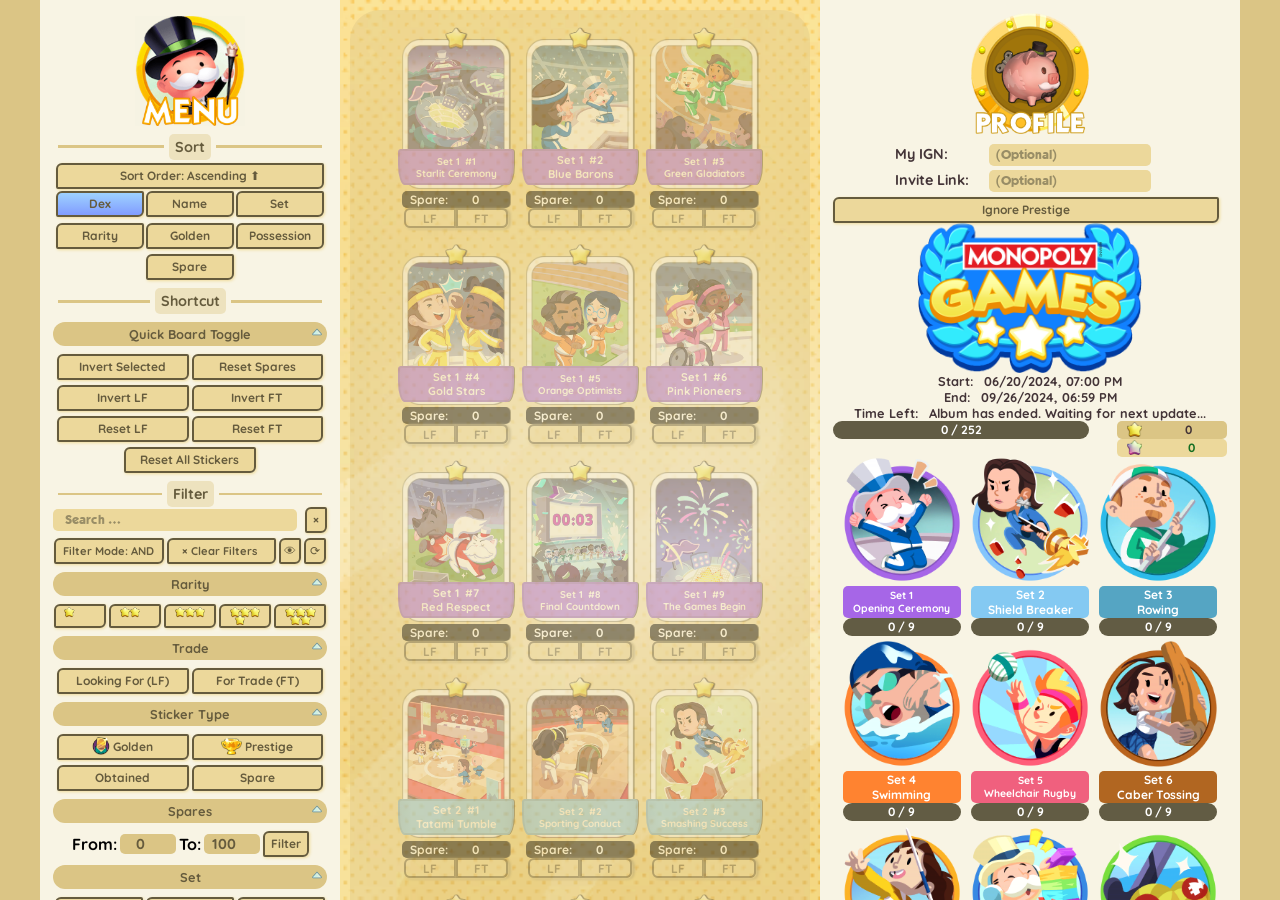
==== commit 20d64dc7: "Add files via upload" ====
--- a/index.html
+++ b/index.html
@@ -9,8 +9,8 @@
 	<meta name="description" content="Sticker Tracker for Monopoly Go!">
 	<meta name="google-site-verification" content="kdCKf8EhTJ6xe9h9Im1VOuCWnsM9ymAB1iLd6At2CII" />
 	<link rel="icon" type="image/png" href="assets/stickers/StickerBoom_IconOnTop.png">
-	<link rel="stylesheet" id="DefaultCSS" type="text/css" href="CSS/style_minify.css">
-	<link rel="stylesheet" id="MobileCSS" type="text/css" href="CSS/mobile_minify.css" disabled>
+	<link rel="stylesheet" id="DefaultCSS" type="text/css" href="CSS/style.css">
+	<link rel="stylesheet" id="MobileCSS" type="text/css" href="CSS/mobile.css" disabled>
 	<meta name="author" content="AceOfSpadesOmelette">
 	<meta name="description" content="MoGoTools is a Monopoly Go! tool that helps users keep track of their stickers and album.">
   	<meta name="keywords" content="monopoly go, monopoly, monopoly go stickers, sticker tracker, monopoly go sticker tracker, mogotools, monopoly go tools, mogo, 大富翁, モノポリー">
@@ -674,7 +674,7 @@
 		</script>
 </body>
 
-<script type="module" src="JS/script_minify.js"></script>
+<script type="module" src="JS/script.js"></script>
 <script src="JS/html2canvas.js"></script>
 
 </html>
--- a/CSS/style.css
+++ b/CSS/style.css
@@ -0,0 +1,1972 @@
+@font-face {
+	font-family: "Quicksand-Bold";
+	font-weight: bold;
+	src: url("../fonts/Quicksand-Bold.ttf") format("truetype");
+}
+
+@font-face {
+	font-family: "NotoSans-Medium";
+	font-weight: bold;
+	src: url("../fonts/NotoSans-Medium.ttf") format("truetype");
+}
+
+@font-face {
+	font-family: "Kabel";
+	font-weight: normal;
+	src: url("../fonts/KBL75.ttf") format("truetype");
+}
+
+@font-face {
+	font-family: "MYSH Font";
+	src: url('../fonts/chinese.msyh.ttf') format("truetype");
+	unicode-range: U+4E00-9FFF;
+}
+
+:root{
+	--beige: #f6f3e3;
+	--lightbrown: #ecd89b;
+	--mediumbrown: #f0dc9c;
+	--darkbrown: #dbc585;
+	--darkerbrown: #655b3d;
+	--brownishblack: #433437;
+	--progress-bar-blue: #34c7fb;
+	--progress-bar-black: #625c44;
+	--progress-bar-blue-transition: #24c8d1;
+}
+
+
+* { box-sizing: border-box; -webkit-box-sizing: border-box;}
+
+/* font size: 16px = 1rem */
+html { scroll-behavior:smooth;}
+
+body {
+	/* width: 1200px auto; */
+	height: 100%;
+	margin: 0;
+	padding: 0;
+	background-color: rgba(219, 197, 133);
+	clear: both;
+	color: var(--brownishblack);
+	font-size: 1rem;
+}
+
+
+#main {
+	font-family: "Quicksand-Bold", "MYSH Font";
+	width: 1200px;
+	margin-left: auto;
+    margin-right: auto;
+	background-color: rgba(248,244,228);
+}
+
+img, .spare-header, .basic-menu-nav-btn, #filter-sort-menu-header, #progress-menu-header, #basic-menu-header, #current-filters-header, #manage-profile-header, #filter-sort-menu-footer, #progress-menu-footer, #basic-menu-footer, #current-filters-footer, #manage-profile-footer {
+	-webkit-touch-callout: none !important;
+	-webkit-user-select: none !important;
+	-khtml-user-select: none !important;
+	-moz-user-select: none !important;
+	-o-user-select: none !important;
+	user-select: none !important;
+}
+
+#main-wrapper{
+	display: flex;
+}
+
+/* BUTTON COMPONENT */
+.btn {
+	border: 2px solid var(--darkerbrown);
+	background: linear-gradient(var(--lightbrown), var(--lightbrown));
+	background-color: rgba(0, 0, 0, 0);
+	background-position-x: 0%;
+	background-position-y: 0%;
+	background-repeat: repeat;
+	background-size: auto;
+	color: var(--darkerbrown);
+	border-top-left-radius: 6px;
+	border-top-right-radius: 2px;
+	border-bottom-right-radius: 6px;
+	border-bottom-left-radius: 2px;
+	box-shadow: 1px 1px 3px var(--mediumbrown);
+	transition-duration: 50ms;
+	font-family: "Quicksand-Bold", "MYSH Font";
+	font-size: 0.75rem;
+	line-height: 20px;
+	text-align: center;
+	position: relative;
+	white-space: nowrap;
+	overflow: hidden;
+	display: inline-flex;
+	justify-content: center;
+	cursor: pointer;
+}
+
+.lf-btn{
+	border: 2px solid var(--darkerbrown);
+	background: linear-gradient(var(--lightbrown), var(--lightbrown));
+	color: var(--darkerbrown);
+	border-top-left-radius: 6px;
+	border-bottom-left-radius: 6px;
+	box-shadow: 1px 1px 3px var(--mediumbrown);
+	transition-duration: 50ms;
+	font-family: "Quicksand-Bold", "MYSH Font";
+	font-size: 0.75rem;
+	height: 20px;
+	text-align: center;
+	position: relative;
+	white-space: nowrap;
+	overflow: hidden;
+	display: inline-flex;
+	justify-content: center;
+	cursor: pointer;
+}
+
+.ft-btn{
+	border: 2px solid var(--darkerbrown);
+	background: linear-gradient(var(--lightbrown), var(--lightbrown));
+	color: var(--darkerbrown);
+	border-top-right-radius: 6px;
+	border-bottom-right-radius: 6px;
+	box-shadow: 1px 1px 3px var(--mediumbrown);
+	transition-duration: 50ms;
+	font-family: "Quicksand-Bold", "MYSH Font";
+	font-size: 0.75rem;
+	height: 20px;
+	text-align: center;
+	position: relative;
+	white-space: nowrap;
+	overflow: hidden;
+	display: inline-flex;
+	justify-content: center;
+	cursor: pointer;
+}
+
+.lfft-btn.scale-down {
+	transform: scale(0.95);
+}
+
+.btn.scale-down {
+	transform: scale(0.95);
+}
+
+.btnGreen {
+	background: linear-gradient(#a7ff00, #ccff33);
+}
+
+.btnRed {
+	background: linear-gradient(#ff9f9f, #ff6b6b);
+}
+
+.btnBlue {
+	background: linear-gradient(#9ed2ff, #819cff);
+}
+
+.btnYellow, .btnYellowTransition {
+	background: linear-gradient(#e3ec96, #ffdd63);
+}
+
+/* TWO SIDES OF THE MENU */
+
+#left-side{
+	padding: 10px;
+	width: 25%;
+	margin-left: auto;
+	margin-right: auto;
+	overflow-x: hidden;
+	overflow-y: overlay;
+  	height: 100vh;
+}
+
+#middle-side{
+	padding: 10px;
+	width: 40%;
+	margin-left: auto;
+	margin-right: auto;
+	overflow-x: hidden;
+	overflow-y: overlay;
+	height: 100vh;
+	background: url("../assets/background/Collections_Album_BG.png");
+	background-size: cover;
+}
+
+#right-side{
+	padding: 10px;
+	width: 35%;
+	overflow-y: overlay;
+  	height: 100vh;
+	margin-left: auto;
+	margin-right: auto;
+	overflow-x: hidden;
+	/* background: url("../assets/background/Album8_Background.png");
+	background-size: cover; */
+}
+
+/* LEFT SUBCATEGORY */
+
+#sort-menu, .basic-menu-submenu{
+	width: 100%;
+	/* display: flex; */
+	flex-direction: row;
+	align-items: center;
+	padding-top: 3px;
+}
+
+.sort-btn{
+	margin: 1% 0 1% 0;
+}
+
+#filter-menu{
+	margin: 1% 0 1% 0;
+}
+
+#filter-settings-container{
+	margin-top: 5px;
+	display: flex;
+	justify-content: center;
+	align-items: center;
+	flex-wrap: wrap;
+	row-gap: 5px;
+	column-gap: 3px;
+}
+
+#filter-results-container{
+	margin: 1% 0 1% 0;
+}
+
+/* #sticker-board{
+	padding: 1% 2% 2% 2%;
+} */
+
+#current-sticker-board{
+	display: flex;
+	justify-content: center;
+	align-items: center;
+	flex-wrap: wrap;
+	border-radius: 30px;
+	padding: 2% 0 2% 0;
+	background-color: rgb(219 197 133 / 40%);
+	column-gap: 16px;
+	row-gap: 8px;
+}
+
+.current-sticker-board-none{
+	color: var(--darkerbrown);
+	display: flex;
+	justify-content: center;
+	align-items: center;
+	line-height: 5rem;
+	font-size: 1.25rem;
+}
+
+#fortrade-screenshot-area, #lookingfor-screenshot-area {
+	display: flex;
+	justify-content: center;
+	flex-wrap: wrap;
+	border-radius: 30px;
+	padding-bottom: 3%;
+	background-color: rgb(219 197 133 / 40%);
+	margin-left: auto;
+	margin-right: auto;
+	margin-bottom: 2%;
+	align-content: flex-start;
+	border-radius: 0 0 15px 0;
+	border: 3px solid var(--darkerbrown);
+	border-top: none;
+	min-height: 195px;
+	column-gap: 16px;
+	row-gap: 8px;
+}
+
+.sticker-card-container{
+	/* margin: 8px;	 */
+	/* width: 25%; */
+	width: 108px;
+  	/* flex-basis: calc(30% - 10px); */
+	/* margin: 5px; */
+	/* flex-basis: calc(25% - 10px);
+	height: 100%; */
+	display: flex;
+	align-items: center;
+	flex-direction: column;
+	font-size: 0;
+	filter: drop-shadow(1px 0.5px 0px var(--darkerbrown));
+	/* min-height: 145px; */
+}
+
+.set-name {
+	width: 100%;
+	min-height: 2rem;
+	max-height: 2rem;
+	background-color: rgba(0, 0, 0, .80);
+	border-radius: 5px;
+	color: white;
+	font-size: 0.75rem;
+	font-family: "Quicksand-Bold", "MYSH Font";
+	display: flex;
+	align-items: center;
+	flex-direction: column;
+	justify-content: center;
+	text-align: center;
+	text-wrap: wrap;
+}
+
+.set-name-long-min15 {
+	width: 100%;
+	min-height: 2rem;
+	max-height: 2rem;
+	background-color: rgba(0, 0, 0, .80);
+	border-radius: 5px;
+	color: white;
+	font-size: 0.65rem;
+	font-family: "Quicksand-Bold", "MYSH Font";
+	display: flex;
+	align-items: center;
+	flex-direction: column;
+	justify-content: center;
+	text-align: center;
+	text-wrap: wrap;
+}
+
+.set-name-long-min18 {
+	width: 100%;
+	min-height: 2rem;
+	max-height: 2rem;
+	background-color: rgba(0, 0, 0, .80);
+	border-radius: 5px;
+	color: white;
+	font-size: 0.7rem;
+	font-family: "Quicksand-Bold", "MYSH Font";
+	display: flex;
+	align-items: center;
+	flex-direction: column;
+	justify-content: center;
+	text-align: center;
+	text-wrap: wrap;
+}
+
+.set-name-dark {
+	width: 100%;
+	min-height: 2rem;
+	max-height: 2rem;
+	background-color: rgba(255, 255, 255, .80);
+	border-radius: 5px;
+	color: #423b4b;
+	font-size: 0.75rem;
+	font-family: "Quicksand-Bold", "MYSH Font";
+	display: flex;
+	align-items: center;
+	flex-direction: column;
+	justify-content: center;
+	text-align: center;
+	text-wrap: wrap;
+}
+
+.set-name-long-min15-dark {
+	width: 100%;
+	min-height: 2rem;
+	max-height: 2rem;
+	background-color: rgba(255, 255, 255, .80);
+	border-radius: 5px;
+	color: #423b4b;
+	font-size: 0.65rem;
+	font-family: "Quicksand-Bold", "MYSH Font";
+	display: flex;
+	align-items: center;
+	flex-direction: column;
+	justify-content: center;
+	text-align: center;
+	text-wrap: wrap;
+}
+
+.set-name-long-min18-dark {
+	width: 100%;
+	min-height: 2rem;
+	max-height: 2rem;
+	background-color: rgba(255, 255, 255, .80);
+	border-radius: 5px;
+	color: #423b4b;
+	font-size: 0.7rem;
+	font-family: "Quicksand-Bold", "MYSH Font";
+	display: flex;
+	align-items: center;
+	flex-direction: column;
+	justify-content: center;
+	text-align: center;
+	text-wrap: wrap;
+}
+
+.sticker-ribbon {
+	grid-row-start: 1;
+  	grid-column-start: 1;
+
+	width: 107%;
+	height: fit-content;
+
+	background-color: rgba(0, 0, 0, .80);
+	border-radius: 50% / 10%;
+	color: white;
+	/* font-size: 11px; */
+	font-family: "Quicksand-Bold", "MYSH Font";
+	/* text-align: center; */
+	/* display: grid; */
+	/* align-items: center; */
+	transform: perspective(200px) rotateX(10deg);
+	border-bottom-left-radius: 6%20px;
+	border-top-left-radius: 3%3px;
+	border-bottom-right-radius: 6%20px;
+	border-top-right-radius: 3%3px;
+	border: 2px solid black;
+	/* margin-top: -41px; */
+	position: relative;
+  	z-index: 3;
+	pointer-events: none;
+	transform: translate(0, 110px);
+}
+
+.sticker-ribbon-screenshot {
+	grid-row-start: 1;
+  	grid-column-start: 1;
+	width: 107%;
+	height: fit-content;
+	background-color: rgba(0, 0, 0, .80);
+	border-radius: 50% / 10%;
+	color: white;
+	font-family: "Quicksand-Bold", "MYSH Font";
+	transform: perspective(200px) rotateX(10deg);
+	border-bottom-left-radius: 6%20px;
+	border-top-left-radius: 3%3px;
+	border-bottom-right-radius: 6%20px;
+	border-top-right-radius: 3%3px;
+	border: 2px solid black;
+	position: relative;
+  	z-index: 3;
+	pointer-events: none;
+	transform: translate(0, 109px);
+}
+
+.sticker-ribbon-transparent {
+	width: 100%;
+	background-color: transparent;
+	/* border-radius: 50% / 10%; */
+	color: white;
+	/* font-size: 11px; */
+	font-family: "Quicksand-Bold", "MYSH Font";
+	text-align: center;
+	display: grid;
+	align-items: center;
+	/* transform: perspective(200px) rotateX(10deg);
+	border-bottom-left-radius: 6%20px;
+	border-top-left-radius: 3%3px;
+	border-bottom-right-radius: 6%20px;
+	border-top-right-radius: 3%3px;
+	border: 2px solid transparent; */
+	/* margin-top: -89px; */
+	margin-left: auto;
+  	margin-right: auto;
+	position: relative;
+	z-index: 3;
+	pointer-events: none;
+	/* transform: translate(0, 102px); */
+
+	height: 100%;
+	grid-row-start: 1;
+  	grid-column-start: 1;
+	padding: 0 12px 0 12px;
+}
+
+.sticker-structure-container{
+	display: grid;
+  	grid-template-columns: 1fr;
+	justify-items: center;
+	width: 100%;
+	padding-top: 20px;
+}
+
+.sticker-name {
+	width: 100%;
+	min-height: 2rem;
+	max-height: 2rem;
+	/* border-radius: 5px 5px 0 0; */
+	/* border-radius: 50% / 10%; */
+	color: white;
+	font-size: 0.7rem;
+	font-family: "Quicksand-Bold", "MYSH Font";
+	text-align: center;
+	display: flex;
+	align-items: center;
+	flex-direction: column;
+	justify-content: center;
+}
+
+
+.sticker-name-long-min14{
+	width: 100%;
+	/* border-radius: 5px 5px 0 0; */
+	color: white;
+	font-size: 0.62rem;
+	font-family: "Quicksand-Bold", "MYSH Font";
+	text-align: center;
+	min-height: 2rem;
+	max-height: 2rem;
+	display: flex;
+	align-items: center;
+	flex-direction: column;
+	justify-content: center;
+}
+
+.sticker-name-long-min18{
+	width: 100%;
+	/* border-radius: 5px 5px 0 0; */
+	color: white;
+	font-size: 0.6rem;
+	font-family: "Quicksand-Bold", "MYSH Font";
+	text-align: center;
+	min-height: 2rem;
+	max-height: 2rem;
+	display: flex;
+	align-items: center;
+	flex-direction: column;
+	justify-content: center;
+}
+
+.sticker-name-dark {
+	width: 100%;
+	min-height: 2rem;
+	max-height: 2rem;
+	/* border-radius: 5px 5px 0 0; */
+	color: #423b4b;
+	font-size: 0.7rem;
+	font-family: "Quicksand-Bold", "MYSH Font";
+	text-align: center;
+	display: flex;
+	align-items: center;
+	flex-direction: column;
+	justify-content: center;
+}
+
+.sticker-name-long-min14-dark{
+	width: 100%;
+	/* border-radius: 5px 5px 0 0; */
+	color: #423b4b;
+	font-size: 0.62rem;
+	font-family: "Quicksand-Bold", "MYSH Font";
+	text-align: center;
+	min-height: 2rem;
+	max-height: 2rem;
+	display: flex;
+	align-items: center;
+	flex-direction: column;
+	justify-content: center;
+}
+
+.sticker-name-long-min18-dark{
+	width: 100%;
+	/* border-radius: 5px 5px 0 0; */
+	color: #423b4b;
+	font-size: 0.6rem;
+	font-family: "Quicksand-Bold", "MYSH Font";
+	text-align: center;
+	min-height: 2rem;
+	max-height: 2rem;
+	display: flex;
+	align-items: center;
+	flex-direction: column;
+	justify-content: center;
+}
+
+.sticker-golden{
+	color: #FFFF00 !important;
+}
+
+.not-selected {
+	/* opacity: 0.4; */
+	transition: 0.1s;
+}
+
+.not-selected .trade-button-container {
+	background-color: transparent;
+}
+
+.selected{
+	/* opacity: 1.0; */
+	transition: 0.1s;
+}
+
+.sticker-card {
+	width: 100%;
+	font-size: 0;
+	cursor: pointer;
+	z-index: 1;
+	/* box-shadow: 0 0 10px red;
+	border-radius: 15px; */
+	grid-row-start: 1;
+  	grid-column-start: 1;
+}
+  
+.sticker-card:hover {
+	animation: glow-animation 0.8s ease-in-out infinite;
+	border-radius: 15px;
+	transform: scale(0.97);
+	transition: 0.1s;
+}
+
+.sticker-card:active {
+	transform: scale(0.94);
+}
+  
+@keyframes glow-animation {
+	0% {
+	  box-shadow: 0 0 5px cyan;
+	}
+	50% {
+	  box-shadow: 0 0 20px cyan;
+	}
+	100% {
+	  box-shadow: 0 0 5px cyan;
+	}
+}
+
+.sticker-btn-icon{
+	width: 38%;
+}
+
+.filter-btn-icon{
+	height: 18px;
+  	top: 50%;
+  	left: 50%;
+}
+
+#loading-overlay {
+	display: none;
+	position: fixed;
+	top: 0;
+	left: 0;
+	width: 100%;
+	height: 100%;
+	background-color: rgba(255, 255, 255, 0.8);
+	z-index: 9999;
+}
+  
+#loading-overlay img {
+	position: absolute;
+	top: 50%;
+	left: 50%;
+	width: 75px;
+	transform: translate(-50%, -50%);
+}
+
+.btn-grp-title{
+	cursor: pointer;
+	background-color: var(--darkbrown);
+	color: var(--darkerbrown);
+	margin: 8px auto;
+	text-align: center;
+	padding: 0;
+	font-size: 0.8rem;
+	line-height: 24px;
+	position: relative;
+	border-radius: 25px;
+}
+
+.ExpandBtnIcon {
+	position: absolute !important;
+	right: 5px !important;
+	width: 10px;
+	height: auto !important;
+	top: 5px !important;
+	filter: none !important;
+	pointer-events: none;
+}
+
+#filtermenu-searchbar{
+	padding: 0px 10px 0px 10px;
+	border-radius: 5px;
+	font-family: "Kabel" !important;
+	background-color: var(--lightbrown);
+	border: 2px solid transparent;
+	color: var(--brownishblack);
+}
+
+#filtermenu-searchbar::placeholder{
+	color: var(--progress-bar-black);
+  	opacity: 0.6;
+}
+
+.player-info-row{
+	margin: 2px 0 2px 0;
+}
+
+#player-ign, #player-link{
+	padding: 0px 5px 0px 5px;
+	border-radius: 5px;
+	font-family: "Kabel" !important;
+	background-color: var(--lightbrown);
+	border: 2px solid transparent;
+	color: var(--brownishblack);
+}
+
+#player-ign::placeholder, #player-link::placeholder{
+	color: var(--progress-bar-black);
+  	opacity: 0.6;
+}
+
+input[type=text] {
+	width: 95%;
+	margin-right: 3%;
+}
+
+#filter-results {
+	border-radius: 10px;
+	border: 2px solid rgb(76,157,175);
+	background-color: rgba(104,147,156,.5);
+	padding: 5px;
+	width: 70%;
+	min-height: 40px;
+	text-align: center;
+	margin-left: auto;
+	margin-right: auto;
+	flex-wrap: wrap;
+	font-size: 0.75rem;
+	color: rgb(255,255,255);
+  }
+
+.hidden > * {
+	display: none;
+}
+
+
+#album-logo-container{
+	/* background-color: white; */
+	display: flex;
+    align-items: center;
+	color: rgba(0, 77, 147);
+	/* font-family: "Kabel" !important; */
+	/* font-size: 20px; */
+	margin-left: auto;
+	margin-right: auto;
+	justify-content: center;
+	height: 150px;
+}
+
+.album-logo{
+	width: 100%;
+	height: inherit;
+  	object-fit: contain;
+}
+
+.sticker-star-container{
+	/* display: flex; */
+	/* gap: 2px; */
+	/* margin-bottom: -16px; */
+	position: relative;
+	z-index: 3;
+	justify-content: center;
+
+	width: inherit;
+	height: fit-content;
+
+	grid-row-start: 1;
+  	grid-column-start: 1;
+	margin-top: -20px;
+	padding: 0 2px 0 2px;
+}
+
+.star-img{
+	width: inherit;
+	/* height: 35px; */
+  	z-index: 999;
+}
+
+#set-progress-tracker{
+	display: flex;
+	justify-content: center;
+	align-items: center;
+	flex-wrap: wrap;
+	row-gap: 5px;
+	column-gap: 10px;
+}
+
+.set-card-container {
+	flex: 0 0 30%;
+}
+
+.set-logo {
+	width: 100%;
+}
+
+.spare-spinner-container{
+	background-color: black;
+	border-radius: 5px;
+	width: 100%;
+	color: white;
+	/* margin-top: 6px; */
+}
+
+.spare-field{
+	display: grid;
+	place-items: center; 
+  	grid-template-columns: repeat(2, 1fr);
+}
+
+.spare-header{
+	font-size: 0.75rem;
+	color: white;
+}
+
+.spare-text{
+	font-size: 0.75rem;
+	font-family: "Quicksand-Bold", "MYSH Font";
+	color: white;
+	background-color: transparent;
+	border-radius: 0 0 5px 5px;
+	border: none;
+	border-color: transparent;
+}
+
+input.spare-text{
+	text-align: center;
+}
+
+.spare-filter-header{
+	color: black;
+  	text-align: right;
+}
+
+.spare-filter-text{
+	font-size: 0.9rem;
+	font-family: "Quicksand-Bold", "MYSH Font";
+	color: var(--darkerbrown);
+	background-color: var(--darkbrown);
+	border-radius: 5px;
+	border: none;
+	border-color: transparent;
+	text-align: center;
+}
+
+input.spare-text{
+	text-align: center;
+}
+
+/* #spare-filter-btn{
+	margin-left: 7%;
+} */
+
+.btn-subgroup{
+	display: flex;
+	justify-content: center;
+	align-items: center;
+	flex-wrap: wrap;
+	row-gap: 5px;
+	column-gap: 3px;
+}
+
+.BtnGroup5 > * {
+	flex: 0 0 19%;
+}
+
+.BtnGroup3 > * {
+	flex: 0 0 32%;
+}
+
+.BtnGroup2 > * {
+	flex: 0 0 48%;
+}
+
+.gold-frame, .normal-frame {
+	/* position: relative; */
+	/* margin-top: -200%; */
+	width: 100%;
+	pointer-events: none;
+	z-index: 2;
+	grid-row-start: 1;
+  	grid-column-start: 1;
+}
+
+#progress-and-vault{
+	display: flex;
+}
+
+#album-progress-tracker{
+	width: 65%;
+}
+
+.progress-container {
+	background-color: var(--progress-bar-black);
+	border-radius: 9px;
+	width: 100%;
+	height: 18px;
+}
+
+.vault-container {
+	width: 35%;
+	/* max-height: 18px; */
+	align-items: center;
+	/* display: flex; */
+}
+  
+.vault-star {
+	height: 15px;
+	margin: 0 auto 0 10px;
+	display: block;
+}
+  
+.vault-subcontainer {
+	background-color: var(--darkbrown);
+	border-radius: 5px;
+	width: 80%;
+	display: flex;
+	align-items: center;
+	justify-content: center;
+	margin-left: 20%;
+	height: 18px;
+	/* set position relative for tooltip */
+	position: relative;
+  }
+  
+.vault-prestige-text {
+	font-size: 0.75rem;
+	font-family: "Quicksand-Bold", "MYSH Font";
+	color: #136e21;
+	background-color: transparent;
+	border-radius: 5px;
+	border-color: transparent;
+	text-align: center;
+	max-height: 18px;
+	width: 55px;
+}
+
+.leftover-vault-subcontainer {
+	background-color: var(--lightbrown);
+	border-radius: 5px;
+	width: 80%;
+	display: flex;
+	align-items: center;
+	justify-content: center;
+	margin-left: 20%;
+	height: 18px;
+	/* set parent container position relative for tooltiptext */
+	position: relative;
+  }
+  
+#total-vault-quantity {
+	font-size: 0.75rem;
+	width: 70%;
+	text-align: center;
+}
+  
+.progress-bar {
+	background-color: #34c7fb;
+	border-radius: 9px;
+	height: inherit;
+	max-width: 100%;
+}
+  
+.progress-text {
+	color: white;
+	font-size: 0.75rem;
+	text-align: center;
+	margin-top: -17px;
+}
+
+.BtnGroup1{
+	width: 100%;
+}
+
+.backup-area, .trade-post-area{
+	margin-top: 10px;
+	resize: vertical;
+	width: 100%;
+	min-height: 8rem;
+	background-color: var(--lightbrown);
+	border: 2px solid var(--darkerbrown);
+	border-radius: 5px;
+}
+
+.time-container {
+	display: flex;
+	flex-direction: column;
+	align-items: center;
+	font-size: 0.8rem;
+  }
+  
+.time-row {
+	display: flex;
+	align-items: center;
+	width: 100%;
+	justify-content: center;
+}
+  
+.time-header {
+	/* width: 50px; */
+	text-align: right;
+}
+
+.time-value{
+	/* width: 200px; */
+  	margin-left: 10px;
+}
+
+#SortOrderBtn, #IgnorePrestigeBtn, #ViewportBtn, #LayoutBtn, #ChangeStickerStyleBtn{
+	width: 98%;
+	margin-top: 3px;
+}
+
+#LayoutBtn{
+	cursor: not-allowed;
+	pointer-events: none;
+}
+
+#webBasicMenu{
+	width: 98%;
+	margin-top: 3px;
+	background: var(--beige);
+}
+
+#sort-btn-group-container{
+	display: flex;
+	flex-wrap: wrap;
+	width: 100%;
+	justify-content: center;
+	column-gap: 2px;
+}
+
+#search-bar-container{
+	display: flex;
+  	flex-direction: row;
+  	align-items: center;
+	justify-content: center;
+}
+
+.sticker-card-container-screenshot {
+	/* margin: 8px; */
+	/* flex-basis: calc(10% - 10px); */
+	width: 108px;
+	display: flex;
+	align-items: center;
+	flex-direction: column;
+	font-size: 0;
+}
+
+.sticker-card-container-screenshot-trade {
+	/* margin: 8px; */
+	/* flex-basis: calc(30% - 10px); */
+	width: 108px;
+	display: flex;
+	align-items: center;
+	flex-direction: column;
+	font-size: 0;
+	/* min-height: 145px; */
+}
+
+.spare-text-screenshot{
+	color: white;
+  	font-size: 0.75rem;
+}
+
+.sticker-photo-container{
+	/* position: relative; */
+	grid-row-start: 1;
+  	grid-column-start: 1;
+
+	display: grid;
+  	grid-template-columns: 1fr;
+	/* transform: translate(0, -20px); */
+}
+
+.trade-button-container{
+	display: flex;
+	justify-content: center;
+	width: 100%;
+}
+
+#filter-sort-menu-header, #progress-menu-header{
+	display: none;
+}
+
+#filter-sort-menu-footer, #progress-menu-footer{
+	display: none;
+}
+
+#filter-sort-menu-body, #progress-menu-body{
+	padding: 3px;
+}
+
+.player-info-header{
+	width: 90px;
+  	display: inline-flex;
+}
+
+.player-info-field{
+	padding: 0px 15px 0px 15px;
+  	border-radius: 5px;
+	font-family: "Kabel" !important;
+}
+
+input[class="player-info-field"]{
+	width: 60%;
+}
+
+.player-info-container{
+	display: flex;
+	flex-direction: column;
+	align-items: center;
+	font-size: 0.9rem;
+}
+
+#mobileMenu{
+	display: none;
+}
+
+#collection-screenshot{
+	width: 1200px;
+	background-color: var(--beige);
+}
+
+#trade-screenshot{
+	background: url("../assets/background/Collections_Album_BG.png");
+}
+
+#dl-png, #dl-trade-png, #SetImageOrientationBtn, #SetTradeImageOrientationBtn{
+	margin-top: 3px;
+	width: 97%;
+}
+
+#progress-by-rarity {
+	display: flex;
+  	flex-direction: row;
+  	align-items: center;
+	justify-content: center;
+	margin-top: 30px;
+}
+
+#progress-by-rarity-table {
+	display: grid;
+	grid-template-columns: 1fr 3fr 2fr;
+	grid-template-rows: repeat(5, 1fr);
+	grid-column-gap: 0px;
+	grid-row-gap: 0px; 
+	background-color: var(--darkbrown);
+	border-radius: 10px;
+	padding: 10px;
+  	align-items: center;
+}
+
+.progress-by-rarity-stars{
+	height: 18px;
+	margin: auto;
+}
+
+.progress-by-rarity-text{
+	text-align: center;
+}
+
+.progress-by-rarity-percentage{
+	font-size: 0.9rem;
+}
+
+#collection-screenshot-player-info{
+	display: flex;
+	/* width: 90%; */
+	/* margin: 10px auto 10px auto; */
+	margin: auto auto 10px auto;
+	background: var(--darkerbrown);
+	text-align: center;
+  	justify-content: center;
+	color: var(--beige);
+	border-radius: 0 0 50px 50px;
+	padding: 5px 0 5px 0;
+	height: 35px;
+}
+
+#collection-screenshot-footer{
+	display: flex;
+	/* width: 90%; */
+	/* margin: 10px auto 10px auto; */
+	margin: 10px auto auto auto;
+	background: var(--darkerbrown);
+	text-align: center;
+  	justify-content: center;
+	color: var(--beige);
+	border-radius: 50px 50px 0 0;
+	padding: 5px 0 5px 0;
+	height: 35px;
+}
+
+#collection-screenshot-footer-gamever {
+	width: 50%;
+	/* font-size: 10px; */
+	font-size: 0.75rem;
+	line-height: 1.5rem;
+}
+
+#collection-screenshot-my-album{
+	width: 40%;
+}
+
+#collection-screenshot-player-name, #collection-screenshot-player-link{
+	width: 30%;
+}
+
+#collection-screenshot-my-album{
+	font-size: 1rem;
+}
+
+#collection-screenshot-player-name, #collection-screenshot-player-link{
+	font-size: 0.8rem;
+	line-height: 1.5rem;
+}
+
+.vault-tier{
+	height: 15px;
+	margin-left: 5%;
+	margin-right: -15%;
+}
+
+.spare-container-no-spinner{
+	width: 30%;
+	font-size: 0.8rem;
+	z-index: 5;
+	/* margin-top: -59px; */
+	display: inherit;
+	position: relative;
+
+	grid-row-start: 1;
+	grid-column-start: 1;
+
+	display: grid;
+	grid-template-columns: 1fr;
+	transform: translate(0, 88px);
+	height: fit-content;
+	justify-self: left;
+}
+
+.spare-container-no-spinner-golden{
+	width: 50%;
+	font-size: 0.8rem;
+	z-index: 5;
+	/* margin-top: -59px; */
+	display: inherit;
+	position: relative;
+
+	grid-row-start: 1;
+	grid-column-start: 1;
+
+	display: grid;
+	grid-template-columns: 1fr;
+	transform: translate(0, 84px);
+	height: fit-content;
+	justify-self: left;
+}
+
+.spare-container-no-spinner-no-art{
+	width: 30%;
+	font-size: 0.8rem;
+	z-index: 5;
+	display: inherit;
+	position: relative;
+
+	grid-row-start: 1;
+	grid-column-start: 1;
+
+	display: grid;
+	grid-template-columns: 1fr;
+	transform: translate(0, 100px);
+	height: fit-content;
+	justify-self: left;
+}
+
+.spare-container-no-spinner-golden-no-art{
+	width: 50%;
+	font-size: 0.8rem;
+	z-index: 5;
+	display: inherit;
+	position: relative;
+
+	grid-row-start: 1;
+	grid-column-start: 1;
+
+	display: grid;
+	grid-template-columns: 1fr;
+	transform: translate(0, 100px);
+	height: fit-content;
+	justify-self: left;
+}
+
+.spare-img{
+	width: 100%;
+
+	grid-row-start: 1;
+	grid-column-start: 1;
+}
+
+.spare-snapshot-text{
+	color: #787155;
+	font-size: 0.75rem;
+	/* margin-left: -32px;
+	margin-top: 3.5px; */
+  	transform: rotateZ(-5deg);
+	z-index: 5;
+	position: relative;
+	width: 100%;
+	text-align: center;
+
+	grid-row-start: 1;
+	grid-column-start: 1;
+	align-self: center;
+}
+
+.spare-snapshot-text-golden{
+	color: white;
+	font-size: 0.75rem;
+	/* margin-left: -32px;
+	margin-top: 3.5px; */
+  	transform: rotateZ(-5deg);
+	z-index: 5;
+	position: relative;
+	width: 100%;
+	text-align: center;
+
+	grid-row-start: 1;
+	grid-column-start: 1;
+	align-self: center;
+	margin-left: 10px;
+  	margin-bottom: 5px;
+}
+
+.tooltiptext-top {
+	visibility: hidden;
+	width: 100px;
+	background-color: rgb(0 0 0 / 80%);
+	color: #fff;
+	text-align: center;
+	border-radius: 3px;
+	padding: 2px 4px;
+	position: absolute;
+	z-index: 10;
+	bottom: 150%;
+	left: 50%;
+	margin-left: -50px;
+	white-space: normal;
+	font-size: 0.75rem;
+	pointer-events: none;
+}
+.tooltiptext-top::after {
+	content: "";
+	position: absolute;
+	top: 100%;
+	left: 50%;
+	margin-left: -5px;
+	border-width: 5px;
+	border-style: solid;
+	border-color: black transparent transparent transparent;
+}
+
+.tooltiptext-bottom {
+	visibility: hidden;
+	width: 100px;
+	background-color: rgb(0 0 0 / 80%);
+	color: #fff;
+	text-align: center;
+	border-radius: 3px;
+	padding: 2px 4px;
+	position: absolute;
+	z-index: 10;
+	top: 150%;
+	left: 50%;
+	margin-left: -50px;
+	white-space: normal;
+	font-size: 0.75rem;
+	pointer-events: none;
+}
+.tooltiptext-bottom::after {
+	content: "";
+	position: absolute;
+	bottom: 100%;
+	left: 50%;
+	margin-left: -5px;
+	border-width: 5px;
+	border-style: solid;
+	border-color: transparent transparent black transparent;
+}
+
+.leftover-vault-tooltiptext-bottom {
+	visibility: hidden;
+	width: 100px;
+	background-color: rgb(0 0 0 / 80%);
+	color: #fff;
+	text-align: center;
+	border-radius: 3px;
+	padding: 2px 4px;
+	position: absolute;
+	z-index: 10;
+	bottom: 0%;
+  	left: 84.2%;
+	margin-left: -50px;
+	white-space: normal;
+	font-size: 0.75rem;
+	pointer-events: none;
+}
+.leftover-vault-tooltiptext-bottom::after {
+	content: "";
+	position: absolute;
+	bottom: 100%;
+	left: 50%;
+	margin-left: -5px;
+	border-width: 5px;
+	border-style: solid;
+	border-color: transparent transparent black transparent;
+}
+
+.btn:has(.tooltiptext-top) { overflow:visible !important; }
+.btn:hover .tooltiptext-top { visibility: visible; }
+.btn:has(.tooltiptext-bottom) { overflow:visible !important; }
+.btn:hover .tooltiptext-bottom { visibility: visible; }
+.leftover-vault-subcontainer:has(.tooltiptext-bottom) { overflow:visible !important; }
+.leftover-vault-subcontainer:hover .tooltiptext-bottom { visibility: visible; }
+.vault-subcontainer:has(.tooltiptext-top) { overflow:visible !important; }
+.vault-subcontainer:hover .tooltiptext-top { visibility: visible; }
+
+#current-filters-modal{
+	display: none;
+	position: fixed;
+	top: 0;
+	left: 0;
+	z-index: 9999;
+	width: 100%;
+	height: 100vh;
+	background-color: rgb(0,0,0); /* Fallback color */
+	background-color: rgba(0,0,0,0.4); /* Black w/ opacity */
+	padding: 10px;
+
+	align-content: center;
+}
+
+#manage-profile-modal{
+	display: none;
+	position: fixed;
+	top: 0;
+	left: 0;
+	z-index: 9999;
+	width: 100%;
+	height: 100vh;
+	background-color: rgb(0,0,0); /* Fallback color */
+	background-color: rgba(0,0,0,0.4); /* Black w/ opacity */
+	padding: 10px;
+}
+
+#current-filters-header, #manage-profile-header{
+	display: flex;
+	flex-direction: row;
+	align-items: center;
+	justify-content: center;
+	width: 100%;
+	border-radius: 10px 10px 0 0;
+	background-color: var(--darkbrown);
+	border-color: var(--darkerbrown);
+	border-width: 3px 3px 3px 3px;
+	border-style: solid;
+	height: 30px;
+	color: var(--darkerbrown);
+}
+
+
+#current-filters-body {
+	margin: auto;
+	padding: 0;
+	/* border: 1px solid #888; */
+	width: 640px;
+	/* box-shadow: 0 4px 8px 0 rgba(0,0,0,0.2),0 6px 20px 0 rgba(0,0,0,0.19); */
+	-webkit-animation-name: animatetoptwenty;
+	-webkit-animation-duration: 0.4s;
+	animation-name: animatetoptwenty;
+	animation-duration: 0.4s;
+
+	top: 20%;
+	left: 0%;
+}
+
+#manage-profile-body {	
+	margin: auto;
+	padding: 0;
+	/* border: 1px solid #888; */
+	width: 640px;
+	/* box-shadow: 0 4px 8px 0 rgba(0,0,0,0.2),0 6px 20px 0 rgba(0,0,0,0.19); */
+	-webkit-animation-name: animatetoptwenty;
+	-webkit-animation-duration: 0.4s;
+	animation-name: animatetoptwenty;
+	animation-duration: 0.4s;
+
+	/* top: 20%;
+	left: 0%; */
+}
+  
+@media screen and (min-width: 800px) {
+	#current-filters-body, #manage-profile-body {
+	  width: 30%;
+	}
+}
+
+#current-filters-content{
+	border-color: var(--darkerbrown);
+	border-width: 3px 3px 3px 3px;
+	border-style: solid;
+	padding: 5px 5px 30px 5px;
+	overflow-x: hidden;
+	overflow-y: overlay;
+	background-color: var(--beige);
+	max-height: calc(85vh - 30px);
+	padding: 10px;
+	color: var(--darkerbrown);
+	font-size: 0.8rem;
+}
+
+#manage-profile-content{
+	border-color: var(--darkerbrown);
+	border-width: 3px 3px 3px 3px;
+	border-style: solid;
+	padding: 12px;
+	overflow-x: hidden;
+	overflow-y: overlay;
+	background-color: var(--beige);
+	max-height: calc(85vh - 30px);
+	color: var(--darkerbrown);
+	font-size: 0.8rem;
+}
+
+#current-filters-footer, #manage-profile-footer{
+	display: flex;
+	flex-direction: row;
+	align-items: center;
+	justify-content: center;
+	width: 100%;
+	background-color: red;
+	color: white;
+	border-radius: 0 0 10px 10px;
+	border-color: var(--darkerbrown);
+	border-width: 0 3px 3px 3px;
+	border-style: solid;
+	height: 30px;
+	cursor: pointer;
+}
+
+#current-filters-footer:active, #manage-profile-footer:active {
+	background-color: rgba(186, 0, 0, 1);
+	transition-duration: 100ms;
+	transition-timing-function: ease-in;
+}
+
+/* Add Animation */
+@-webkit-keyframes animatetop {
+	from {top:300px; opacity:0} 
+	to {top:0; opacity:1}
+}
+	
+@keyframes animatetop {
+	from {top:300px; opacity:0}
+	to {top:0; opacity:1}
+}
+
+@-webkit-keyframes animatetoptwenty {
+	from {top:300px; opacity:0} 
+	to {top:20%; opacity:1}
+}
+	
+@keyframes animatetoptwenty {
+	from {top:300px; opacity:0}
+	to {top:20%; opacity:1}
+}
+
+#basic-menu-modal{
+	display: none;
+	position: fixed;
+	top: 0;
+	left: 0;
+	z-index: 9999;
+	width: 100%;
+	height: 100vh;
+	background-color: rgb(0,0,0); /* Fallback color */
+	background-color: rgba(0,0,0,0.4); /* Black w/ opacity */
+	padding: 10px;
+}
+
+#basic-menu-header{
+	display: flex;
+	flex-direction: row;
+	align-items: center;
+	justify-content: center;
+	width: 100%;
+	border-radius: 10px 10px 0 0;
+	background-color: var(--darkbrown);
+	border-color: var(--darkerbrown);
+	border-width: 3px 3px 3px 3px;
+	border-style: solid;
+	height: 30px;
+}
+
+
+#basic-menu-body {
+	position: relative;
+	margin: auto;
+	padding: 0;
+	/* border: 1px solid #888; */
+	width: 640px;
+	/* box-shadow: 0 4px 8px 0 rgba(0,0,0,0.2),0 6px 20px 0 rgba(0,0,0,0.19); */
+	-webkit-animation-name: animatetop;
+	-webkit-animation-duration: 0.4s;
+	animation-name: animatetop;
+	animation-duration: 0.4s;
+}
+  
+@media screen and (min-width: 800px) {
+	#basic-menu-body {
+		width: 480px;
+	}
+}
+
+#basic-menu-content{
+	border-color: var(--darkerbrown);
+	border-width: 3px 3px 3px 3px;
+	border-style: solid;
+	padding: 5px 5px 30px 5px;
+	overflow-x: hidden;
+	overflow-y: overlay;
+	background-color: var(--beige);
+	height: calc(85vh - 30px);
+	padding: 10px;
+	font-size: 0.8rem;
+}
+
+#basic-menu-footer{
+	display: flex;
+	flex-direction: row;
+	align-items: center;
+	justify-content: center;
+	width: 100%;
+	background-color: red;
+	color: white;
+	border-radius: 0 0 10px 10px;
+	border-color: var(--darkerbrown);
+	border-width: 0 3px 3px 3px;
+	border-style: solid;
+	height: 30px;
+	cursor: pointer;
+}
+
+#basic-menu-footer:active {
+	background-color: rgba(186, 0, 0, 1);
+	transition-duration: 100ms;
+	transition-timing-function: ease-in;
+}
+
+#basic-menu-navigation {
+	display: flex;
+	background: var(--progress-bar-black);
+	justify-content: center;
+	height: 30px;
+}
+
+#basic-menu-navigation > * {
+	width: 33%;
+	text-align: center;
+	color: var(--beige);
+	line-height: 1.7rem;
+	cursor: pointer;
+}
+
+.basic-menu-navigation-btn-selected{
+	background: var(--mediumbrown);
+	/* border-radius: 10px 10px 0 0; */
+  	color: var(--darkerbrown) !important;
+}
+
+.basic-menu-navigation-btn-text{
+	pointer-events: none;
+}
+
+.basic-menu-news-item-header{
+	background: var(--darkbrown);
+	color: white;
+	text-shadow: var(--darkerbrown) 1px 0px,var(--darkerbrown) -1px 0px,var(--darkerbrown) 0px -1px,var(--darkerbrown) 0px 1px,var(--darkerbrown) 1px 1px,var(--darkerbrown) -1px 1px,var(--darkerbrown) 1px -1px,var(--darkerbrown) -1px -1px;
+	text-align: center;
+	border-radius: 10px;
+	padding: 2px;
+	margin-bottom: 5px;
+}
+
+.basic-menu-news-item-content{
+	padding: 0 2px 0 2px;
+	margin-bottom: 5px;
+}
+
+.accordion {
+	background-color: var(--lightbrown);
+	color: #444;
+	cursor: pointer;
+	padding: 9px;
+	width: 100%;
+	border: none;
+	text-align: left;
+	outline: none;
+	font-size: 1rem;
+	transition: 0.4s;
+	font-family: "Quicksand-Bold", "MYSH Font";
+}
+
+.active, .accordion:hover {
+	background-color: var(--darkbrown);
+}
+
+.accordion:after {
+content: '\002B';
+color: #777;
+font-weight: bold;
+float: right;
+margin-left: 5px;
+}
+
+.active:after {
+content: "\2212";
+}
+
+.accordion-panel {
+	padding: 5px 10px 5px 10px;
+	display: none;
+	background-color: #F7EABD;
+	overflow: hidden;
+}
+
+#news-content, #faq-info-content, #display-settings-content{
+	display: none;
+}
+
+#web-layout-basic-menu-container{
+	display: flex;
+  	justify-content: center;
+}
+
+.webBasicMenuImg{
+	width: 40% !important;
+	cursor: pointer;
+	transition-duration: 50ms;
+}
+
+.webBasicMenuImg.scale-down {
+	transform: scale(0.95);
+}
+
+.section-header {
+	display: flex;
+	align-items: center;
+	padding-top: 5px;
+  }
+  
+.section-header::before, .section-header::after {
+	flex: 1;
+	content: '';
+	padding: 0.5%;
+	background-color: rgb(219 197 133);
+	margin: 5px;
+	width: 95px;
+}
+
+.section-header > * {
+	background-color: rgb(219 197 133 / 40%);
+	padding: 4px 6px 4px 6px;
+  	border-radius: 5px;
+	font-size: 0.9rem;
+	color: var(--darkerbrown);
+}
+
+#AndOrFilterModeBtn, #ClearFiltersBtn{
+	font-size: 0.7rem;
+	width: 40%;
+}
+
+#ViewCurrentFiltersBtn, #RefreshFiltersBtn{
+	width: 8%;
+}
+
+#snapshot-area{
+	justify-content: center;
+  	display: flex;
+}
+
+/* .heart-btn-container{
+	width: 100%;
+	position: relative;
+	z-index: 7;
+	margin-left: 370%;
+  	margin-bottom: -200%;
+}
+
+.heart-img{
+	width: 14px;
+	z-index: 7;
+}
+
+.heart-menu-btn{	
+	cursor: pointer;
+}
+
+.heart-menu-btn.scale-down {
+	transform: scale(0.9);
+} */
+
+/* .tooltiptext-heart {
+	visibility: hidden;
+	width: 50px;
+	background-color: rgb(0 0 0 / 80%);
+	color: #fff;
+	text-align: center;
+	border-radius: 3px;
+	padding: 2px 4px;
+	position: absolute;
+	z-index: 10;
+	bottom: 150%;
+	left: 50%;
+	margin-left: -50px;
+	white-space: normal;
+	font-size: 11px;
+	pointer-events: none;
+} */
+
+/* .tooltiptext-heart::after {
+	content: "";
+	position: absolute;
+	top: 100%;
+	left: 50%;
+	margin-left: -5px;
+	border-width: 5px;
+	border-style: solid;
+	border-color: black transparent transparent transparent;
+} */
+
+/* .tooltiptext-heart > .heart-img {
+	padding: 1px;
+} */
+
+/* .heart-btn-container:has(.tooltiptext-heart) { overflow:visible !important; }
+.heart-btn-container:hover .tooltiptext-heart { visibility: visible; } */
+
+.set-logo {
+	cursor: pointer;
+}
+
+.set-logo.scale-down {
+	transform: scale(0.95);
+}
+
+.lfft-snapshot-none{
+	color: var(--darkerbrown);
+	display: flex;
+	justify-content: center;
+	align-items: center;
+	margin: 6px auto auto auto;
+	font-size: 1.25rem;
+}
+
+.lfft-screenshot-section{
+	display: flex;
+	flex-direction: column;
+	justify-content: center;
+	align-items: center;
+}
+
+.lfft-section-header {
+	width: 400px;
+	text-align: center;
+	margin: 8px 0 0 0;
+	border-radius: 15px 0 0 0;
+	border: 3px solid var(--darkerbrown);
+	line-height: 2rem;
+}
+
+.lf-trade-snapshot-header{
+	background: linear-gradient(#a7ff00, #ccff33);
+}
+
+.ft-trade-snapshot-header{
+	background: linear-gradient(#ff9f9f, #ff6b6b);
+}
+
+.lfft-trade-snapshot-header{
+	color: var(--darkerbrown);
+}
+
+.profile-block{
+	display: flex;
+	flex-direction: row;
+	border-radius: 12px;
+	border: 2px solid #c6b65f;
+	background-color: #f5f5f5;
+	padding: 12px;
+	margin: 12px 0 12px 0;
+	line-height: 1.2rem;
+}
+
+#current-profile-block{
+	display: flex;
+	flex-direction: row;
+	border-radius: 12px;
+	border: 2px solid red;
+	background-color: #f5f5f5;
+	padding: 12px;
+	margin: 12px 0 12px 0;
+	line-height: 1.2rem;
+}
+
+.profile-info-container{
+	width: 70%;
+	align-content: center;
+	word-wrap: break-word;
+	padding: 0 4px 0 4px;
+}
+
+.profile-info-container-album{
+	width: fit-content;
+	border-radius: 8px;
+	/* border: 2px solid black; */
+	background-color: rgba(0,0,0,0.2);
+	color: white;
+	padding: 0px 12px 0 12px;
+}
+
+.profile-options-container{
+	width: 30%;
+	row-gap: 4px;
+	display: flex;
+	flex-direction: column;
+}
+
+.profile-options-btn{
+	width: 100%;
+}
+
+#manage-profile-button-container{
+	justify-content: center;
+  	display: flex;
+}
+
+#ManageProfileBtn{
+	width: 30%;
+	padding-bottom: 8px;
+	cursor: pointer;
+  	transition-duration: 50ms;
+}
+
+#ManageProfileBtn.scale-down {
+	transform: scale(0.95);
+}
+
+.filter-settings-text-container{
+	font-size: 0.8rem;
+	color: var(--darkerbrown);
+	justify-content: left !important;
+	padding: 0 4px 4px 4px;
+}
+
+#collection-screenshot-footer-time, #collection-screenshot-footer-link {
+	width: 50%;
+	font-size: 0.75rem;
+	line-height: 1.5rem;
+}
--- a/CSS/mobile.css
+++ b/CSS/mobile.css
@@ -0,0 +1,2032 @@
+@font-face {
+	font-family: "Quicksand-Bold";
+	font-weight: bold;
+	src: url("../fonts/Quicksand-Bold.ttf") format("truetype");
+}
+
+@font-face {
+	font-family: "NotoSans-Medium";
+	font-weight: bold;
+	src: url("../fonts/NotoSans-Medium.ttf") format("truetype");
+}
+
+@font-face {
+	font-family: "Kabel";
+	font-weight: normal;
+	src: url("../fonts/KBL75.ttf") format("truetype");
+}
+
+@font-face {
+	font-family: "MYSH Font";
+	src: url('../fonts/chinese.msyh.ttf') format("truetype");
+	unicode-range: U+4E00-9FFF;
+}
+
+:root{
+	--beige: #f6f3e3;
+	--lightbrown: #ecd89b;
+	--mediumbrown: #f0dc9c;
+	--darkbrown: #dbc585;
+	--darkerbrown: #655b3d;
+	--brownishblack: #433437;
+	--progress-bar-blue: #34c7fb;
+	--progress-bar-black: #625c44;
+	--progress-bar-blue-transition: #24c8d1;
+}
+
+
+* { box-sizing: border-box; -webkit-box-sizing: border-box;}
+
+/* font size: 16px = 1rem */
+html { scroll-behavior:smooth; }
+
+body {
+	/* width: 1200px auto; */
+	margin: 0;
+	padding: 0;
+	background-color: rgba(219, 197, 133);
+	clear: both;
+	height: 100vh;
+	color: var(--brownishblack);
+	font-size: 1rem;
+}
+
+
+#main {
+	font-family: "Quicksand-Bold", "MYSH Font";
+	/* width: 1200px; */
+	margin-left: auto;
+    margin-right: auto;
+	background-color: rgba(248,244,228);
+	min-height: auto;
+}
+
+img, .spare-header, .basic-menu-nav-btn, #filter-sort-menu-header, #progress-menu-header, #basic-menu-header, #current-filters-header, #manage-profile-header, #filter-sort-menu-footer, #progress-menu-footer, #basic-menu-footer, #current-filters-footer, #manage-profile-footer {
+	-webkit-touch-callout: none !important;
+	-webkit-user-select: none !important;
+	-khtml-user-select: none !important;
+	-moz-user-select: none !important;
+	-o-user-select: none !important;
+	user-select: none !important;
+}
+
+/* BUTTON COMPONENT */
+.btn {
+	border: 2px solid var(--darkerbrown);
+	background: linear-gradient(var(--lightbrown), var(--lightbrown));
+	background-color: rgba(0, 0, 0, 0);
+	background-position-x: 0%;
+	background-position-y: 0%;
+	background-repeat: repeat;
+	background-size: auto;
+	color: var(--darkerbrown);
+	border-top-left-radius: 6px;
+	border-top-right-radius: 2px;
+	border-bottom-right-radius: 6px;
+	border-bottom-left-radius: 2px;
+	box-shadow: 1px 1px 3px var(--mediumbrown);
+	transition-duration: 50ms;
+	font-family: "Quicksand-Bold", "MYSH Font";
+	font-size: 0.75rem;
+	line-height: 20px;
+	text-align: center;
+	position: relative;
+	white-space: nowrap;
+	overflow: hidden;
+	display: inline-flex;
+	justify-content: center;
+	cursor: pointer;
+}
+
+.lf-btn{
+	border: 2px solid var(--darkerbrown);
+	background: linear-gradient(var(--lightbrown), var(--lightbrown));
+	color: var(--darkerbrown);
+	border-top-left-radius: 6px;
+	border-bottom-left-radius: 6px;
+	box-shadow: 1px 1px 3px var(--mediumbrown);
+	transition-duration: 50ms;
+	font-family: "Quicksand-Bold", "MYSH Font";
+	font-size: 0.7rem;
+	height: 20px;
+	text-align: center;
+	position: relative;
+	white-space: nowrap;
+	overflow: hidden;
+	display: inline-flex;
+	justify-content: center;
+	cursor: pointer;
+}
+
+.ft-btn{
+	border: 2px solid var(--darkerbrown);
+	background: linear-gradient(var(--lightbrown), var(--lightbrown));
+	color: var(--darkerbrown);
+	border-top-right-radius: 6px;
+	border-bottom-right-radius: 6px;
+	box-shadow: 1px 1px 3px var(--mediumbrown);
+	transition-duration: 50ms;
+	font-family: "Quicksand-Bold", "MYSH Font";
+	font-size: 0.7rem;
+	height: 20px;
+	text-align: center;
+	position: relative;
+	white-space: nowrap;
+	overflow: hidden;
+	display: inline-flex;
+	justify-content: center;
+	cursor: pointer;
+}
+
+.lfft-btn.scale-down {
+	transform: scale(0.95);
+}
+
+.btn.scale-down {
+	transform: scale(0.95);
+}
+
+.btnGreen {
+	background: linear-gradient(#a7ff00, #ccff33);
+}
+
+.btnRed {
+	background: linear-gradient(#ff9f9f, #ff6b6b);
+}
+
+.btnBlue {
+	background: linear-gradient(#9ed2ff, #819cff);
+}
+
+.btnYellow {
+	background: linear-gradient(#e3ec96, #ffdd63);
+}
+
+/* TWO SIDES OF THE MENU */
+
+
+#middle-side{
+	padding: 10px 10px 30px 10px;
+	margin-left: auto;
+	margin-right: auto;
+	overflow-y: overlay;
+	background: url("../assets/background/Collections_Album_BG.png");
+}
+
+/* #right-side {
+	background: url("../assets/background/Album8_Background.png");
+	background-size: cover;
+} */
+
+/* LEFT SUBCATEGORY */
+
+#sort-menu, .basic-menu-submenu{
+	width: 100%;
+	/* display: flex; */
+	flex-direction: row;
+	align-items: center;
+	padding-top: 3px;
+	padding-bottom: 3px;
+}
+
+.sort-btn{
+	margin: 1% 0 1% 0;
+}
+
+#filter-menu{
+	margin: 1% 0 1% 0;
+}
+
+#filter-settings-container{
+	margin-top: 5px;
+	display: flex;
+	justify-content: center;
+	align-items: center;
+	flex-wrap: wrap;
+	row-gap: 5px;
+	column-gap: 3px;
+}
+
+#filter-results-container{
+	margin: 1% 0 1% 0;
+}
+
+/* #sticker-board{
+	padding: 1% 2% 2% 2%;
+} */
+
+#current-sticker-board {
+	display: flex;
+	justify-content: center;
+	align-items: center;
+	flex-wrap: wrap;
+	border-radius: 30px;
+	/* padding: 1% 2% 2% 2%; */
+	max-height: calc(100% - 40px);
+	background-color: rgb(219 197 133 / 40%);
+	column-gap: 16px;
+	row-gap: 8px;
+}
+
+.current-sticker-board-none{
+	color: var(--darkerbrown);
+	display: flex;
+	justify-content: center;
+	align-items: center;
+	line-height: 5rem;
+	font-size: 1.25rem;
+}
+
+#fortrade-screenshot-area, #lookingfor-screenshot-area {
+	display: flex;
+	justify-content: center;
+	/* align-items: center; */
+	flex-wrap: wrap;
+	border-radius: 30px;
+	padding-bottom: 3%;
+	background-color: rgb(219 197 133 / 40%);
+	margin-left: auto;
+	margin-right: auto;
+	margin-bottom: 2%;
+	align-content: flex-start;
+	border-radius: 0 0 15px 0;
+	border: 3px solid var(--darkerbrown);
+	border-top: none;
+	column-gap: 16px;
+	row-gap: 8px;
+}
+
+.sticker-card-container{
+	/* margin: 8px;	 */
+	min-width: 90px;
+	width: 100px;
+  	/* flex-basis: calc(30% - 10px); */
+	/* margin: 5px; */
+	/* flex-basis: calc(25% - 10px);
+	height: 100%; */
+	display: flex;
+	align-items: center;
+	flex-direction: column;
+	font-size: 0;
+	filter: drop-shadow(1px 0.5px 0px var(--darkerbrown));
+	/* min-height: 145px; */
+}
+
+/* @media screen and (max-width: 360px) {
+	.sticker-card-container{
+	  width: 70px;
+	}
+} */
+
+.set-name {
+	width: 100%;
+	min-height: 3rem;
+	max-height: 3rem;
+	background-color: rgba(0, 0, 0, .80);
+	border-radius: 5px;
+	color: white;
+	font-size: 0.65rem;
+	font-family: "Quicksand-Bold", "MYSH Font";
+	display: flex;
+	align-items: center;
+	flex-direction: column;
+	justify-content: center;
+	text-align: center;
+}
+
+.set-name-long-min15 {
+	width: 100%;
+	min-height: 3rem;
+	max-height: 3rem;
+	background-color: rgba(0, 0, 0, .80);
+	border-radius: 5px;
+	color: white;
+	font-size: 0.6rem;
+	font-family: "Quicksand-Bold", "MYSH Font";
+	display: flex;
+	align-items: center;
+	flex-direction: column;
+	justify-content: center;
+	text-align: center;
+}
+
+.set-name-long-min18 {
+	width: 100%;
+	min-height: 3rem;
+	max-height: 3rem;
+	background-color: rgba(0, 0, 0, .80);
+	border-radius: 5px;
+	color: white;
+	font-size: 0.6rem;
+	font-family: "Quicksand-Bold", "MYSH Font";
+	display: flex;
+	align-items: center;
+	flex-direction: column;
+	justify-content: center;
+	text-align: center;
+}
+
+.set-name-dark {
+	width: 100%;
+	min-height: 3rem;
+	max-height: 3rem;
+	background-color: rgba(255, 255, 255, .80);
+	border-radius: 5px;
+	color: #423b4b;
+	font-size: 0.65rem;
+	font-family: "Quicksand-Bold", "MYSH Font";
+	display: flex;
+	align-items: center;
+	flex-direction: column;
+	justify-content: center;
+	text-align: center;
+}
+
+.set-name-long-min15-dark {
+	width: 100%;
+	min-height: 3rem;
+	max-height: 3rem;
+	background-color: rgba(255, 255, 255, .80);
+	border-radius: 5px;
+	color: #423b4b;
+	font-size: 0.6rem;
+	font-family: "Quicksand-Bold", "MYSH Font";
+	display: flex;
+	align-items: center;
+	flex-direction: column;
+	justify-content: center;
+	text-align: center;
+}
+
+.set-name-long-min18-dark {
+	width: 100%;
+	min-height: 3rem;
+	max-height: 3rem;
+	background-color: rgba(255, 255, 255, .80);
+	border-radius: 5px;
+	color: #423b4b;
+	font-size: 0.6rem;
+	font-family: "Quicksand-Bold", "MYSH Font";
+	display: flex;
+	align-items: center;
+	flex-direction: column;
+	justify-content: center;
+	text-align: center;
+}
+
+.sticker-ribbon {
+	grid-row-start: 1;
+  	grid-column-start: 1;
+
+	width: 107%;
+	height: fit-content;
+
+	background-color: rgba(0, 0, 0, .80);
+	border-radius: 50% / 10%;
+	color: white;
+	/* font-size: 0.7rem; */
+	font-family: "Quicksand-Bold", "MYSH Font";
+	/* text-align: center;
+	display: grid;
+	align-items: center; */
+	transform: perspective(200px) rotateX(10deg);
+	border-bottom-left-radius: 6%20px;
+	border-top-left-radius: 3%3px;
+	border-bottom-right-radius: 6%20px;
+	border-top-right-radius: 3%3px;
+	border: 2px solid black;
+	/* margin-top: -40px; */
+	position: relative;
+	z-index: 3;
+	pointer-events: none;
+	transform: translate(0, 97px);
+}
+
+.sticker-ribbon-screenshot {
+	grid-row-start: 1;
+  	grid-column-start: 1;
+	width: 107%;
+	height: fit-content;
+	background-color: rgba(0, 0, 0, .80);
+	border-radius: 50% / 10%;
+	color: white;
+	font-family: "Quicksand-Bold", "MYSH Font";
+	transform: perspective(200px) rotateX(10deg);
+	border-bottom-left-radius: 6%20px;
+	border-top-left-radius: 3%3px;
+	border-bottom-right-radius: 6%20px;
+	border-top-right-radius: 3%3px;
+	border: 2px solid black;
+	position: relative;
+  	z-index: 3;
+	pointer-events: none;
+	transform: translate(0, 109px);
+}
+
+/*@media only screen and (max-width: 600px) { .sticker-ribbon{transform: translate(0, 273%);} }
+@media only screen and (min-width: 600px) { .sticker-ribbon{transform: translate(0, 273%);} }
+@media only screen and (min-width: 768px) { .sticker-ribbon{transform: translate(0, 273%);} }
+@media only screen and (min-width: 992px) { .sticker-ribbon{transform: translate(0, 273%);} }
+@media only screen and (min-width: 1200px) { .sticker-ribbon{transform: translate(0, 276%);} }*/
+
+.sticker-ribbon-transparent {
+	/* width: 78%; */
+	/* width: 85%; */
+	background-color: transparent;
+	/* border-radius: 50% / 10%; */
+	color: white;
+	/* font-size: 0.7rem; */
+	font-family: "Quicksand-Bold", "MYSH Font";
+	text-align: center;
+	display: grid;
+	align-items: center;
+	/* transform: perspective(200px) rotateX(10deg);
+	border-bottom-left-radius: 6%20px;
+	border-top-left-radius: 3%3px;
+	border-bottom-right-radius: 6%20px;
+	border-top-right-radius: 3%3px;
+	border: 2px solid transparent;
+	margin-top: -89px; */
+	margin-left: auto;
+  	margin-right: auto;
+	position: relative;
+	z-index: 3;
+	pointer-events: none;
+
+	height: 100%;
+	grid-row-start: 1;
+  	grid-column-start: 1;
+	padding: 0 12px 0 12px;
+}
+
+.sticker-structure-container{
+	/* display: flex;
+	flex-direction: column;
+	align-items: center; */
+	display: grid;
+  	grid-template-columns: 1fr;
+	justify-items: center;
+	width: 100%;
+	padding-top: 20px;
+}
+
+.sticker-name {
+	width: 100%;
+	min-height: 2rem;
+	max-height: 2rem;
+	color: white;
+	font-size: 0.7rem;
+	font-family: "Quicksand-Bold", "MYSH Font";
+	text-align: center;	
+	border-radius: 10px 10px 5px 5px;
+	display: flex;
+	align-items: center;
+	flex-direction: column;
+	justify-content: center;
+}
+
+.sticker-name-long-min14{
+	width: 100%;
+	color: white;
+	font-size: 0.56rem;
+	font-family: "Quicksand-Bold", "MYSH Font";
+	text-align: center;
+	min-height: 2rem;
+	max-height: 2rem;
+	display: flex;
+	align-items: center;
+	flex-direction: column;
+	justify-content: center;
+}
+
+.sticker-name-long-min18{
+	width: 100%;
+	color: white;
+	font-size: 0.54rem;
+	font-family: "Quicksand-Bold", "MYSH Font";
+	text-align: center;
+	min-height: 2rem;
+	max-height: 2rem;
+	display: flex;
+	align-items: center;
+	flex-direction: column;
+	justify-content: center;
+}
+
+.sticker-name-dark {
+	width: 100%;
+	min-height: 2rem;
+	max-height: 2rem;
+	color: #423b4b;
+	font-size: 0.7rem;
+	font-family: "Quicksand-Bold", "MYSH Font";
+	text-align: center;
+	display: flex;
+	align-items: center;
+	flex-direction: column;
+	justify-content: center;
+}
+
+.sticker-name-long-min14-dark{
+	width: 100%;
+	color: #423b4b;
+	font-size: 0.56rem;
+	font-family: "Quicksand-Bold", "MYSH Font";
+	text-align: center;
+	min-height: 2rem;
+	max-height: 2rem;
+	display: flex;
+	align-items: center;
+	flex-direction: column;
+	justify-content: center;
+}
+
+.sticker-name-long-min18-dark{
+	width: 100%;
+	color: #423b4b;
+	font-size: 0.54rem;
+	font-family: "Quicksand-Bold", "MYSH Font";
+	text-align: center;
+	min-height: 2rem;
+	max-height: 2rem;
+	display: flex;
+	align-items: center;
+	flex-direction: column;
+	justify-content: center;
+}
+
+.sticker-golden{
+	color: #FFFF00 !important;
+}
+
+.not-selected{
+	opacity: 0.4;
+	transition: 0.1s;
+}
+
+.selected{
+	opacity: 1.0;
+	transition: 0.1s;
+}
+
+.sticker-card {
+	width: 100%;
+	font-size: 0;
+	cursor: pointer;
+	z-index: 1;
+
+	grid-row-start: 1;
+  	grid-column-start: 1;
+}
+  
+.sticker-card:hover {
+	animation: glow-animation 0.8s ease-in-out infinite;
+	transform: scale(0.97);
+	transition: 0.1s;
+	border-radius: 15px;
+}
+
+.sticker-card:active {
+	transform: scale(0.94);
+}
+  
+@keyframes glow-animation {
+	0% {
+	  box-shadow: 0 0 5px cyan;
+	}
+	50% {
+	  box-shadow: 0 0 20px cyan;
+	}
+	100% {
+	  box-shadow: 0 0 5px cyan;
+	}
+}
+
+.sticker-btn-icon{
+	width: 38%;
+}
+
+.filter-btn-icon{
+	height: 18px;
+  	top: 50%;
+  	left: 50%;
+}
+
+#loading-overlay {
+	display: none;
+	position: fixed;
+	top: 0;
+	left: 0;
+	width: 100%;
+	height: 100%;
+	background-color: rgba(255, 255, 255, 0.8);
+	z-index: 9999;
+}
+  
+  #loading-overlay img {
+	position: absolute;
+	top: 50%;
+	left: 50%;
+	width: 75px;
+	transform: translate(-50%, -50%);
+}
+
+.btn-grp-title{
+	cursor: pointer;
+	background-color: var(--darkbrown);
+	color: var(--darkerbrown);
+	margin: 8px auto;
+	text-align: center;
+	padding: 0;
+	font-size: 0.75rem;
+	line-height: 24px;
+	position: relative;
+	border-radius: 25px;
+}
+
+.ExpandBtnIcon {
+	position: absolute !important;
+	right: 5px !important;
+	width: 10px;
+	height: auto !important;
+	top: 5px !important;
+	filter: none !important;
+	pointer-events: none;
+}
+
+#filtermenu-searchbar{
+	padding: 0px 10px 0px 10px;
+	border-radius: 5px;
+	font-family: "Kabel" !important;
+	background-color: var(--lightbrown);
+	border: 2px solid transparent;
+	color: var(--brownishblack);
+}
+
+#filtermenu-searchbar::placeholder{
+	color: var(--progress-bar-black);
+  	opacity: 0.6;
+}
+
+.player-info-row{
+	margin: 2px 0 2px 0;
+}
+
+#player-ign, #player-link{
+	padding: 0px 5px 0px 5px;
+	border-radius: 5px;
+	font-family: "Kabel" !important;
+	background-color: var(--lightbrown);
+	border: 2px solid transparent;
+	color: var(--brownishblack);
+}
+
+#player-ign::placeholder, #player-link::placeholder{
+	color: var(--progress-bar-black);
+  	opacity: 0.6;
+}
+
+input[type=text] {
+	width: 95%;
+	margin-right: 3%;
+}
+
+#filter-results {
+	border-radius: 10px;
+	border: 2px solid rgb(76,157,175);
+	background-color: rgba(104,147,156,.5);
+	padding: 5px;
+	width: 70%;
+	min-height: 40px;
+	text-align: center;
+	margin-left: auto;
+	margin-right: auto;
+	flex-wrap: wrap;
+	font-size: 0.75rem;
+	color: rgb(255,255,255);
+  }
+
+.hidden > * {
+	display: none;
+}
+
+
+#album-logo-container{
+	/* background-color: white; */
+	display: flex;
+    align-items: center;
+	color: rgba(0, 77, 147);
+	font-family: "Kabel" !important;
+	font-size: 1.25rem;
+	margin-left: auto;
+	margin-right: auto;
+	justify-content: center;
+	max-width: 70%;
+}
+
+.album-logo{
+	width: 100%;
+}
+
+.sticker-star-container{
+	/* display: flex;
+	gap: 2px;
+	margin-bottom: -12.5px; */
+	position: relative;
+	z-index: 3;
+	justify-content: center;
+	/* width: 97%; */
+
+	position: relative;
+	z-index: 3;
+	justify-content: center;
+
+	width: inherit;
+	height: fit-content;
+
+	grid-row-start: 1;
+  	grid-column-start: 1;
+	margin-top: -20px;
+	padding: 0 2px 0 2px;
+}
+
+.star-img{
+	width: inherit;
+	/* width: 90%; */
+	/* height: 35px; */
+  	z-index: 999;
+  	/* margin-bottom: -8px; */
+}
+
+#set-progress-tracker{
+	display: flex;
+	justify-content: center;
+	align-items: center;
+	flex-wrap: wrap;
+	row-gap: 5px;
+	column-gap: 10px;
+}
+
+.set-card-container {
+	/* flex: 0 0 120px; */
+	min-width: 75px;
+  	max-width: 28%;
+}
+
+.set-logo {
+	width: 100%;
+}
+
+.btn-subgroup-spare {
+	column-gap: 2px !important;
+}
+
+.spare-spinner-container{
+	background-color: black;
+	border-radius: 5px;
+	width: 100%;
+	color: white;
+	/* margin-top: 5px; */
+}
+
+.spare-field{
+	display: grid;
+	place-items: center; 
+  	grid-template-columns: repeat(2, 1fr);
+}
+
+.spare-header{
+	font-size: 0.6rem;
+	color: white;
+}
+
+.spare-text{
+	font-size: 0.6rem;
+	font-family: "Quicksand-Bold", "MYSH Font";
+	color: white;
+	background-color: transparent;
+	border-radius: 0 0 5px 5px;
+	border: none;
+	border-color: transparent;
+}
+
+input.spare-text{
+	text-align: center;
+}
+
+.spare-filter-header{
+	color: black;
+	width: 15%;
+  	text-align: right;
+	font-size: 0.9rem;
+}
+
+.spare-filter-text{
+	font-size: 0.9rem;
+	font-family: "Quicksand-Bold", "MYSH Font";
+	color: var(--darkerbrown);
+	background-color: var(--darkbrown);
+	border-radius: 5px;
+	border: none;
+	border-color: transparent;
+	text-align: center;
+	width: 20%;
+}
+
+input.spare-text{
+	text-align: center;
+}
+
+/* #spare-filter-btn{
+	margin-left: 10%;
+} */
+
+.btn-subgroup{
+	display: flex;
+	justify-content: center;
+	align-items: center;
+	flex-wrap: wrap;
+	row-gap: 5px;
+	column-gap: 3px;
+}
+
+.BtnGroup5 > * {
+	flex: 0 0 19%;
+}
+
+.BtnGroup3 > * {
+	flex: 0 0 32%;
+}
+
+.BtnGroup2 > * {
+	flex: 0 0 48%;
+}
+
+.gold-frame, .normal-frame{
+	/* position: relative;
+	margin-top: -200%; */
+	width: 100%;
+	pointer-events: none;
+	z-index: 2;
+	grid-row-start: 1;
+  	grid-column-start: 1;
+}
+
+#progress-and-vault{
+	display: flex;
+}
+
+#album-progress-tracker{
+	width: 65%;
+}
+
+.progress-container {
+	background-color: var(--progress-bar-black);
+	border-radius: 9px;
+	width: 100%;
+	height: 18px;
+}
+
+.vault-container {
+	width: 35%;
+	/* max-height: 18px; */
+	align-items: center;
+	/* display: flex; */
+}
+  
+.vault-star {
+	height: 15px;
+	margin: 0 auto 0 5px;
+	display: block;
+}
+  
+.vault-subcontainer {
+	background-color: var(--darkbrown);
+	border-radius: 5px;
+	width: 85%;
+	display: flex;
+	align-items: center;
+	justify-content: center;
+	margin-left: 15%;
+	height: 18px;
+	/* set position relative for tooltip */
+	position: relative;
+}
+
+.vault-prestige-text{
+	font-size: 0.75rem;
+	font-family: "Quicksand-Bold", "MYSH Font";
+	color: #136e21;
+	background-color: transparent;
+	border-radius: 5px;
+	border: none;
+	border-color: transparent;
+	text-align: center;
+	max-height: 18px;
+	width: 55px;
+}
+
+.leftover-vault-subcontainer{
+	background-color: var(--lightbrown);
+	border-radius: 5px;
+	width: 85%;
+	display: flex;
+	align-items: center;
+	justify-content: center;
+	margin-left: 15%;
+	height: 18px;
+	/* set parent container position relative for tooltiptext */
+	position: relative;
+}
+  
+#total-vault-quantity {
+	font-size: 0.75rem;
+	width: 65%;
+	text-align: center;
+}
+
+.progress-bar {
+	background-color: #34c7fb;
+	border-radius: 9px;
+	height: inherit;
+	max-width: 100%;
+}
+  
+.progress-text {
+	color: white;
+	font-size: 0.7rem;
+	text-align: center;
+	margin-top: -17px;
+}
+
+.BtnGroup1{
+	width: 100%;
+}
+
+.backup-area, .trade-post-area{
+	margin-top: 10px;
+	resize: vertical;
+	width: 100%;
+	min-height: 8rem;
+	background-color: var(--lightbrown);
+	border: 2px solid var(--darkerbrown);
+	border-radius: 5px;
+}
+
+.time-container {
+	display: flex;
+	flex-direction: column;
+	align-items: center;
+	font-size: 0.8rem;
+  }
+  
+.time-row {
+	display: flex;
+	align-items: center;
+	width: 100%;
+	justify-content: center;
+}
+  
+.time-header {
+	font-size: 0.8rem;
+	text-align: right;
+}
+
+.time-value{
+	font-size: 0.8rem;
+  	margin-left: 10px;
+}
+
+#SortOrderBtn, #IgnorePrestigeBtn, #ViewportBtn, #LayoutBtn, #ChangeStickerStyleBtn{
+	width: 98%;
+	margin-top: 3px;
+}
+
+#ChangeStickerStyleBtn{
+	font-size: 0.7rem;
+}
+
+#LayoutBtn{
+	cursor: not-allowed;
+	pointer-events: none;
+}
+
+#webBasicMenu{
+	display: none;
+}
+
+#sort-btn-group-container{
+	display: flex;
+	flex-wrap: wrap;
+	width: 100%;
+	justify-content: center;
+	column-gap: 2px;
+}
+
+#search-bar-container{
+	display: flex;
+  	flex-direction: row;
+  	align-items: center;
+	justify-content: center;
+}
+
+.sticker-card-container-screenshot {
+	/* margin: 8px; */
+	width: 108px;
+	display: flex;
+	align-items: center;
+	flex-direction: column;
+	font-size: 0;
+}
+
+.sticker-card-container-screenshot-trade {
+	/* margin: 8px; */
+	width: 108px;
+	display: flex;
+	align-items: center;
+	flex-direction: column;
+	font-size: 0;
+	/* min-height: 145px; */
+}
+
+.spare-text-screenshot{
+	color: white;
+  	font-size: 0.75rem;
+}
+
+.sticker-photo-container{
+	/* position: relative; */
+
+	grid-row-start: 1;
+  	grid-column-start: 1;
+
+	display: grid;
+  	grid-template-columns: 1fr;
+}
+
+.trade-button-container{
+	display: flex;
+	justify-content: center;
+	width: 100%;
+}
+
+#filter-sort-menu-header, #progress-menu-header{
+	display: flex;
+	flex-direction: row;
+	align-items: center;
+	justify-content: center;
+	width: 100%;
+	border-radius: 10px 10px 0 0;
+	background-color: var(--darkbrown);
+	border-color: var(--darkerbrown);
+	border-width: 3px 3px 3px 3px;
+	border-style: solid;
+	height: 30px;
+	color: var(--darkerbrown);
+}
+
+#filter-sort-menu-body, #progress-menu-body {
+	position: relative;
+	margin: auto;
+	padding: 0;
+	/* border: 1px solid #888; */
+	width: 80%;
+	/* box-shadow: 0 4px 8px 0 rgba(0,0,0,0.2),0 6px 20px 0 rgba(0,0,0,0.19); */
+	-webkit-animation-name: animatetop;
+	-webkit-animation-duration: 0.4s;
+	animation-name: animatetop;
+	animation-duration: 0.4s;
+}
+  
+@media screen and (min-width: 800px) and (min-width: 835px) {
+	#filter-sort-menu-body {
+		width: 40%;
+	}
+	#progress-menu-body {
+		width: 30%;
+	}
+}
+
+@media screen and (min-width: 800px) and (max-width: 834px) {
+	#filter-sort-menu-body, #progress-menu-body {
+		width: 60%;
+	 }
+}
+
+
+/* Add Animation */
+@-webkit-keyframes animatetop {
+from {top:300px; opacity:0} 
+to {top:0; opacity:1}
+}
+
+@keyframes animatetop {
+from {top:300px; opacity:0}
+to {top:0; opacity:1}
+}
+
+@-webkit-keyframes animatetoptwenty {
+	from {top:300px; opacity:0} 
+	to {top:20%; opacity:1}
+}
+	
+@keyframes animatetoptwenty {
+	from {top:300px; opacity:0}
+	to {top:20%; opacity:1}
+}
+
+#filter-sort-menu-content, #progress-menu-content{
+	border-color: var(--darkerbrown);
+	border-width: 0 3px 3px 3px;
+	border-style: solid;
+	padding: 5px 5px 30px 5px;
+	overflow-x: hidden;
+	overflow-y: overlay;
+	background-color: var(--beige);
+	height: calc(85vh - 30px)
+}
+
+#filter-sort-menu-footer, #progress-menu-footer{
+	display: flex;
+	flex-direction: row;
+	align-items: center;
+	justify-content: center;
+	width: 100%;
+	background-color: red;
+	color: white;
+	border-radius: 0 0 10px 10px;
+	border-color: var(--darkerbrown);
+	border-width: 0 3px 3px 3px;
+	border-style: solid;
+	height: 30px;
+	cursor: pointer;
+}
+
+#filter-sort-menu-footer:active, #progress-menu-footer:active {
+	background-color: rgba(186, 0, 0, 1);
+	transition-duration: 100ms;
+	transition-timing-function: ease-in;
+}
+
+#filter-sort-modal, #progress-menu-modal{
+	display: none;
+	position: fixed;
+	top: 0;
+	z-index: 9999;
+	width: 100%;
+	height: 100vh;
+	background-color: rgb(0,0,0); /* Fallback color */
+	background-color: rgba(0,0,0,0.4); /* Black w/ opacity */
+	padding: 10px;
+}
+
+.player-info-header{
+	width: 90px;
+  	display: inline-flex;
+}
+
+.player-info-field{
+	padding: 0px 15px 0px 15px;
+  	border-radius: 5px;
+	font-family: "Kabel" !important;
+}
+
+input[class="player-info-field"]{
+	width: 60%;
+}
+
+.player-info-container{
+	display: flex;
+	flex-direction: column;
+	align-items: center;
+	font-size: 0.9rem;
+}
+
+#mobileMenu{
+	display: flex;
+	width: 100%;
+	padding: 10px;
+	position: fixed;
+	bottom: 0;
+	z-index: 999;
+	justify-content: space-evenly;
+	background-color: transparent;	
+}
+
+#mobileMenu .btn {
+	width: 50%;
+	margin: 0 2px;
+	outline: none;
+	border: 2px solid var(--darkerbrown);
+	background: var(--beige);
+	color: var(--darkerbrown);
+	border-top-left-radius: 6px;
+	border-top-right-radius: 2px;
+	border-bottom-right-radius: 6px;
+	border-bottom-left-radius: 2px;
+	box-shadow: 1px 1px 3px var(--darkerbrown);
+	transition-duration: 50ms;
+	font-family: "Quicksand-Bold", "MYSH Font";
+	font-size: 0.75rem;
+	text-align: center;
+}
+
+#mobileMenu .btn:hover {
+	cursor: pointer;
+}
+
+#mobileMenu .btn:active {
+	transform: scale(0.95);
+	transition-duration: 50ms;
+}
+
+#collection-screenshot{
+	width: 1200px;
+	background-color: var(--beige);
+}
+
+#trade-screenshot{
+	background: url("../assets/background/Collections_Album_BG.png");
+}
+
+#dl-png, #dl-trade-png, #SetImageOrientationBtn, #SetTradeImageOrientationBtn{
+	margin-top: 3px;
+	width: 97%;
+}
+
+#progress-by-rarity {
+	display: flex;
+  	flex-direction: row;
+  	align-items: center;
+	justify-content: center;
+	margin-top: 30px;
+}
+
+#progress-by-rarity-table {
+	display: grid;
+	grid-template-columns: 1fr 3fr 2fr;
+	grid-template-rows: repeat(5, 1fr);
+	grid-column-gap: 0px;
+	grid-row-gap: 0px; 
+	background-color: var(--darkbrown);
+	border-radius: 10px;
+	padding: 10px;
+  	align-items: center;
+}
+
+.progress-by-rarity-stars{
+	height: 18px;
+	margin: auto;
+}
+
+.progress-by-rarity-text{
+	text-align: center;
+}
+
+.progress-by-rarity-percentage{
+	font-size: 0.9rem;
+}
+
+#loading-overlay-spinner{
+	width: 25%;
+}
+
+#current-filters-modal, #manage-profile-modal{
+	display: none;
+	position: fixed;
+	top: 0;
+	z-index: 9999;
+	width: 100%;
+	height: 100vh;
+	background-color: rgb(0,0,0); /* Fallback color */
+	background-color: rgba(0,0,0,0.4); /* Black w/ opacity */
+	padding: 10px;
+}
+
+#current-filters-header, #manage-profile-header{
+	display: flex;
+	flex-direction: row;
+	align-items: center;
+	justify-content: center;
+	width: 100%;
+	border-radius: 10px 10px 0 0;
+	background-color: var(--darkbrown);
+	border-color: var(--darkerbrown);
+	border-width: 3px 3px 3px 3px;
+	border-style: solid;
+	height: 30px;
+	color: var(--darkerbrown);
+}
+
+
+#current-filters-body {
+	position: relative;
+	margin: auto;
+	padding: 0;
+	/* border: 1px solid #888; */
+	width: 80%;
+	/* box-shadow: 0 4px 8px 0 rgba(0,0,0,0.2),0 6px 20px 0 rgba(0,0,0,0.19); */
+	-webkit-animation-name: animatetoptwenty;
+	-webkit-animation-duration: 0.4s;
+	animation-name: animatetoptwenty;
+	animation-duration: 0.4s;
+
+	top: 20%;
+	left: 0%;
+}
+
+@media screen and (min-width: 800px) and (min-width: 835px) {
+	#current-filters-body {
+	  width: 30%;
+	}
+}
+
+@media screen and (min-width: 800px) and (max-width: 834px) {
+	#current-filters-body {
+	  width: 60%;
+	}
+}
+
+#manage-profile-body {
+	margin: auto;
+	padding: 0;
+	/* border: 1px solid #888; */
+	width: 80%;
+	/* box-shadow: 0 4px 8px 0 rgba(0,0,0,0.2),0 6px 20px 0 rgba(0,0,0,0.19); */
+	-webkit-animation-name: animatetoptwenty;
+	-webkit-animation-duration: 0.4s;
+	animation-name: animatetoptwenty;
+	animation-duration: 0.4s;
+
+	/* top: 20%;
+	left: 0%; */
+}
+
+@media screen and (min-width: 800px) and (min-width: 835px) {
+	#manage-profile-body {
+	  width: 30%;
+	}
+}
+
+@media screen and (min-width: 800px) and (max-width: 834px) {
+	#manage-profile-body {
+	  width: 60%;
+	}
+}
+
+#current-filters-content{
+	border-color: var(--darkerbrown);
+	border-width: 3px 3px 3px 3px;
+	border-style: solid;
+	padding: 5px 5px 30px 5px;
+	overflow-x: hidden;
+	overflow-y: overlay;
+	background-color: var(--beige);
+	max-height: calc(85vh - 30px);
+	color: var(--darkerbrown);
+	font-size: 0.9rem;
+}
+
+#manage-profile-content{
+	border-color: var(--darkerbrown);
+	border-width: 3px 3px 3px 3px;
+	border-style: solid;
+	padding: 8px;
+	overflow-x: hidden;
+	overflow-y: overlay;
+	background-color: var(--beige);
+	max-height: calc(85vh - 30px);
+	color: var(--darkerbrown);
+	font-size: 0.9rem;
+}
+
+#current-filters-footer, #manage-profile-footer{
+	display: flex;
+	flex-direction: row;
+	align-items: center;
+	justify-content: center;
+	width: 100%;
+	background-color: red;
+	color: white;
+	border-radius: 0 0 10px 10px;
+	border-color: var(--darkerbrown);
+	border-width: 0 3px 3px 3px;
+	border-style: solid;
+	height: 30px;
+	cursor: pointer;
+}
+
+#current-filters-footer:active, #manage-profile-footer:active {
+	background-color: rgba(186, 0, 0, 1);
+	transition-duration: 100ms;
+	transition-timing-function: ease-in;
+}
+
+#current-filters-navigation {
+	display: flex;
+	background: var(--progress-bar-black);
+	justify-content: center;
+	height: 30px;
+}
+
+#current-filters-navigation > * {
+	width: 33%;
+	text-align: center;
+	color: var(--beige);
+	line-height: 1.7rem;
+}
+
+.current-filters-navigation-selected{
+	background: var(--progress-bar-blue);
+}
+
+#collection-screenshot-player-info{
+	display: flex;
+	/* width: 90%; */
+	/* margin: 10px auto 10px auto; */
+	margin: auto auto 10px auto;
+	background: var(--darkerbrown);
+	text-align: center;
+  	justify-content: center;
+	color: var(--beige);
+	border-radius: 0 0 50px 50px;
+	padding: 5px 0 5px 0;
+}
+
+#collection-screenshot-footer{
+	display: flex;
+	/* width: 90%; */
+	/* margin: 10px auto 10px auto; */
+	margin: 10px auto auto auto;
+	background: var(--darkerbrown);
+	text-align: center;
+  	justify-content: center;
+	color: var(--beige);
+	border-radius: 50px 50px 0 0;
+	padding: 5px 0 5px 0;
+}
+
+#collection-screenshot-footer-gamever {
+	width: 50%;
+	font-size: 0.65rem;
+	line-height: 1.5rem;
+}
+
+#collection-screenshot-footer-time, #collection-screenshot-footer-link {
+	width: 50%;
+	font-size: 0.75rem;
+	line-height: 1.5rem;
+}
+
+#collection-screenshot-my-album{
+	width: 40%;
+}
+
+#collection-screenshot-player-name, #collection-screenshot-player-link{
+	width: 30%;
+}
+
+#collection-screenshot-my-album{
+	font-size: 1rem;
+}
+
+#collection-screenshot-player-name, #collection-screenshot-player-link{
+	font-size: 0.65rem;
+	line-height: 1.5rem;
+}
+
+.vault-tier{
+	height: 15px;
+	margin-left: 5%;
+}
+
+.spare-container-no-spinner{
+	/* width: 30%;
+	font-size: 0.65rem;
+	z-index: 5;
+	margin-top: -59px;
+	display: inherit;
+	position: relative;
+	justify-self: left; */
+
+	width: 30%;
+	font-size: 0.8rem;
+	z-index: 5;
+	/* margin-top: -59px; */
+	display: inherit;
+	position: relative;
+
+	grid-row-start: 1;
+	grid-column-start: 1;
+
+	display: grid;
+	grid-template-columns: 1fr;
+	transform: translate(0px, 88px);
+	height: fit-content;
+	justify-self: left;
+}
+
+.spare-container-no-spinner-golden{
+	/* width: 50%;
+	font-size: 0.65rem;
+	z-index: 5;
+	margin-top: -59px;
+	display: inherit;
+	position: relative;
+	justify-self: left; */
+
+	width: 50%;
+	font-size: 0.8rem;
+	z-index: 5;
+	/* margin-top: -59px; */
+	display: inherit;
+	position: relative;
+
+	grid-row-start: 1;
+	grid-column-start: 1;
+
+	display: grid;
+	grid-template-columns: 1fr;
+	transform: translate(0, 85px);
+	height: fit-content;
+	justify-self: left;
+}
+
+.spare-container-no-spinner-no-art{
+	width: 30%;
+	font-size: 0.8rem;
+	z-index: 5;
+	display: inherit;
+	position: relative;
+
+	grid-row-start: 1;
+	grid-column-start: 1;
+
+	display: grid;
+	grid-template-columns: 1fr;
+	transform: translate(0px, 100px);
+	height: fit-content;
+	justify-self: left;
+}
+
+.spare-container-no-spinner-golden-no-art{
+	width: 50%;
+	font-size: 0.8rem;
+	z-index: 5;
+	display: inherit;
+	position: relative;
+
+	grid-row-start: 1;
+	grid-column-start: 1;
+
+	display: grid;
+	grid-template-columns: 1fr;
+	transform: translate(0, 100px);
+	height: fit-content;
+	justify-self: left;
+}
+
+.spare-img{
+	width: 100%;
+
+	grid-row-start: 1;
+	grid-column-start: 1;
+}
+
+.spare-snapshot-text{
+	color: #787155;
+	font-size: 0.75rem;
+	/* margin-left: -32px;
+	margin-top: 3.5px; */
+  	transform: rotateZ(-5deg);
+	z-index: 5;
+	position: relative;
+	width: 100%;
+	text-align: center;
+
+	grid-row-start: 1;
+	grid-column-start: 1;
+	align-self: center;
+}
+
+.spare-snapshot-text-golden{
+	color: white;
+	font-size: 0.75rem;
+	/* margin-left: -32px;
+	margin-top: 3.5px; */
+  	transform: rotateZ(-5deg);
+	z-index: 5;
+	position: relative;
+	width: 100%;
+	text-align: center;
+
+	grid-row-start: 1;
+	grid-column-start: 1;
+	align-self: center;
+	margin-left: 10px;
+  	margin-bottom: 5px;
+}
+
+.tooltiptext-top {
+	visibility: hidden;
+	width: 100px;
+	background-color: rgb(0 0 0 / 80%);
+	color: #fff;
+	text-align: center;
+	border-radius: 3px;
+	padding: 2px 4px;
+	position: absolute;
+	z-index: 10;
+	bottom: 150%;
+	left: 50%;
+	margin-left: -50px;
+	white-space: normal;
+	font-size: 0.7rem;
+	pointer-events: none;
+}
+.tooltiptext-top::after {
+	content: "";
+	position: absolute;
+	top: 100%;
+	left: 50%;
+	margin-left: -5px;
+	border-width: 5px;
+	border-style: solid;
+	border-color: black transparent transparent transparent;
+}
+
+.tooltiptext-bottom {
+	visibility: hidden;
+	width: 100px;
+	background-color: rgb(0 0 0 / 80%);
+	color: #fff;
+	text-align: center;
+	border-radius: 3px;
+	padding: 2px 4px;
+	position: absolute;
+	z-index: 10;
+	top: 150%;
+	left: 50%;
+	margin-left: -50px;
+	white-space: normal;
+	font-size: 0.7rem;
+	pointer-events: none;
+}
+.tooltiptext-bottom::after {
+	content: "";
+	position: absolute;
+	bottom: 100%;
+	left: 50%;
+	margin-left: -5px;
+	border-width: 5px;
+	border-style: solid;
+	border-color: transparent transparent black transparent;
+}
+
+.btn:has(.tooltiptext-top) { overflow:visible !important; }
+.btn:hover .tooltiptext-top { visibility: visible; }
+.btn:has(.tooltiptext-bottom) { overflow:visible !important; }
+.btn:hover .tooltiptext-bottom { visibility: visible; }
+.leftover-vault-subcontainer:has(.tooltiptext-bottom) { overflow:visible !important; }
+.leftover-vault-subcontainer:hover .tooltiptext-bottom { visibility: visible; }
+.vault-subcontainer:has(.tooltiptext-top) { overflow:visible !important; }
+.vault-subcontainer:hover .tooltiptext-top { visibility: visible; }
+
+#basic-menu-modal{
+	display: none;
+	position: fixed;
+	top: 0;
+	z-index: 9999;
+	width: 100%;
+	height: 100vh;
+	background-color: rgb(0,0,0); /* Fallback color */
+	background-color: rgba(0,0,0,0.4); /* Black w/ opacity */
+	padding: 10px;
+}
+
+#basic-menu-header{
+	display: flex;
+	flex-direction: row;
+	align-items: center;
+	justify-content: center;
+	width: 100%;
+	border-radius: 10px 10px 0 0;
+	background-color: var(--darkbrown);
+	border-color: var(--darkerbrown);
+	border-width: 3px 3px 3px 3px;
+	border-style: solid;
+	height: 30px;
+}
+
+
+#basic-menu-body {
+	position: relative;
+	margin: auto;
+	padding: 0;
+	/* border: 1px solid #888; */
+	width: 80%;
+	/* box-shadow: 0 4px 8px 0 rgba(0,0,0,0.2),0 6px 20px 0 rgba(0,0,0,0.19); */
+	-webkit-animation-name: animatetop;
+	-webkit-animation-duration: 0.4s;
+	animation-name: animatetop;
+	animation-duration: 0.4s;
+}
+  
+@media screen and (min-width: 800px) and (min-width: 835px) {
+	#basic-menu-body {
+	  width: 30%;
+	}
+}
+
+@media screen and (min-width: 800px) and (max-width: 834px) {
+	#basic-menu-body {
+	  width: 60%;
+	}
+}
+
+#basic-menu-content{
+	border-color: var(--darkerbrown);
+	border-width: 3px 3px 3px 3px;
+	border-style: solid;
+	padding: 5px 5px 30px 5px;
+	overflow-x: hidden;
+	overflow-y: overlay;
+	background-color: var(--beige);
+	height: calc(75vh - 30px);
+	padding: 10px;
+	font-size: 0.8rem;
+}
+
+#basic-menu-footer{
+	display: flex;
+	flex-direction: row;
+	align-items: center;
+	justify-content: center;
+	width: 100%;
+	background-color: red;
+	color: white;
+	border-radius: 0 0 10px 10px;
+	border-color: var(--darkerbrown);
+	border-width: 0 3px 3px 3px;
+	border-style: solid;
+	height: 30px;
+	cursor: pointer;
+}
+
+#basic-menu-footer:active {
+	background-color: rgba(186, 0, 0, 1);
+	transition-duration: 100ms;
+	transition-timing-function: ease-in;
+}
+
+#basic-menu-navigation {
+	display: flex;
+	background: var(--progress-bar-black);
+	justify-content: center;
+	height: 30px;
+	cursor: pointer;
+}
+
+#basic-menu-navigation > * {
+	width: 33%;
+	text-align: center;
+	color: var(--beige);
+	line-height: 1.7rem;
+}
+
+.basic-menu-navigation-btn-selected{
+	background: var(--mediumbrown);
+	/* border-radius: 10px 10px 0 0; */
+  	color: var(--darkerbrown) !important;
+}
+
+.basic-menu-navigation-btn-text{
+	pointer-events: none;
+}
+
+.basic-menu-news-item-header{
+	background: var(--darkbrown);
+	color: white;
+	text-shadow: var(--darkerbrown) 1px 0px,var(--darkerbrown) -1px 0px,var(--darkerbrown) 0px -1px,var(--darkerbrown) 0px 1px,var(--darkerbrown) 1px 1px,var(--darkerbrown) -1px 1px,var(--darkerbrown) 1px -1px,var(--darkerbrown) -1px -1px;
+	text-align: center;
+	border-radius: 10px;
+	padding: 2px;
+	margin-bottom: 5px;
+}
+
+.basic-menu-news-item-content{
+	padding: 0 2px 0 2px;
+	margin-bottom: 5px;
+}
+
+.accordion {
+	background-color: var(--lightbrown);
+	color: #444;
+	cursor: pointer;
+	padding: 9px;
+	width: 100%;
+	border: none;
+	text-align: left;
+	outline: none;
+	font-size: 0.9rem;
+	transition: 0.4s;
+	font-family: "Quicksand-Bold", "MYSH Font";
+}
+
+.active, .accordion:hover {
+	background-color: var(--darkbrown);
+}
+
+.accordion:after {
+content: '\002B';
+color: #777;
+font-weight: bold;
+float: right;
+margin-left: 5px;
+}
+
+.active:after {
+content: "\2212";
+}
+
+.accordion-panel {
+	padding: 5px 10px 5px 10px;
+	display: none;
+	background-color: #F7EABD;
+	overflow: hidden;
+}
+
+#news-content, #faq-info-content, #display-settings-content{
+	display: none;
+}
+
+.section-header {
+	display: flex;
+	align-items: center;
+	padding-top: 5px;
+  }
+  
+.section-header::before, .section-header::after {
+	flex: 1;
+	content: '';
+	padding: 0.3%;
+	background-color: rgb(219 197 133);
+	margin: 5px;
+	width: 95px;
+}
+
+.section-header > * {
+	background-color: rgb(219 197 133 / 40%);
+	padding: 4px 6px 4px 6px;
+  	border-radius: 5px;
+	font-size: 0.9rem;
+	color: var(--darkerbrown);
+}
+
+#AndOrFilterModeBtn, #ClearFiltersBtn{
+	font-size: 0.65rem;
+	width: 37%;
+}
+
+#ViewCurrentFiltersBtn, #RefreshFiltersBtn{
+	width: 8%;
+}
+
+#snapshot-area{
+	justify-content: center;
+  	display: flex;
+}
+
+/* .heart-btn-container{
+	width: 12%;
+	position: relative;
+	z-index: 7;
+	margin-left: 104px;
+	margin-bottom: -55px;
+} */
+
+/* .heart-img{
+	width: 100%;
+	z-index: 7;
+} */
+
+/* .heart-menu-btn{	
+	cursor: pointer;
+} */
+
+/* .heart-menu-btn.scale-down {
+	transform: scale(0.9);
+} */
+
+.set-logo {
+	cursor: pointer;
+}
+
+.set-logo.scale-down {
+	transform: scale(0.95);
+}
+
+.lfft-snapshot-none{
+	color: var(--darkerbrown);
+	display: flex;
+	justify-content: center;
+	align-items: center;
+	margin: 6px auto auto auto;
+	font-size: 1.25rem;
+}
+
+.lfft-screenshot-section{
+	display: flex;
+	flex-direction: column;
+	justify-content: center;
+	align-items: center;
+}
+
+.lfft-section-header {
+	width: 400px;
+	text-align: center;
+	margin: 8px 0 0 0;
+	border-radius: 15px 0 0 0;
+	border: 3px solid var(--darkerbrown);
+	line-height: 2rem;
+}
+
+.lf-trade-snapshot-header{
+	background: linear-gradient(#a7ff00, #ccff33);
+}
+
+.ft-trade-snapshot-header{
+	background: linear-gradient(#ff9f9f, #ff6b6b);
+}
+
+.lfft-trade-snapshot-header{
+	color: var(--darkerbrown);
+}
+
+.profile-block{
+	display: flex;
+	flex-direction: column;
+	border-radius: 12px;
+	border: 2px solid #c6b65f;
+	background-color: #f5f5f5;
+	padding: 12px;
+	margin: 12px 0 12px 0;
+	line-height: 1.2rem;
+}
+
+#current-profile-block{
+	display: flex;
+	flex-direction: column;
+	border-radius: 12px;
+	border: 2px solid red;
+	background-color: #f5f5f5;
+	padding: 12px;
+	margin: 12px 0 12px 0;
+}
+
+.profile-info-container{
+	width: 100%;
+	align-content: center;
+	word-wrap: break-word;
+	padding: 0 4px 0 4px;
+}
+
+.profile-info-container-album{
+	width: fit-content;
+	border-radius: 8px;
+	/* border: 2px solid black; */
+	background-color: rgba(0,0,0,0.2);
+	color: white;
+	padding: 0px 12px 0 12px;
+}
+
+.profile-options-container{
+	width: 100%;
+	column-gap: 4px;
+	display: flex;
+	flex-direction: row;
+}
+
+.profile-options-btn{
+	width: 100%;
+}
+
+#manage-profile-button-container{
+	justify-content: center;
+  	display: flex;
+}
+
+#ManageProfileBtn{
+	width: 30%;
+	padding-bottom: 8px;
+	cursor: pointer;
+  	transition-duration: 50ms;
+}
+
+#ManageProfileBtn.scale-down {
+	transform: scale(0.95);
+}
+
+#collection-screenshot-footer-time, #collection-screenshot-footer-link {
+	width: 50%;
+}
